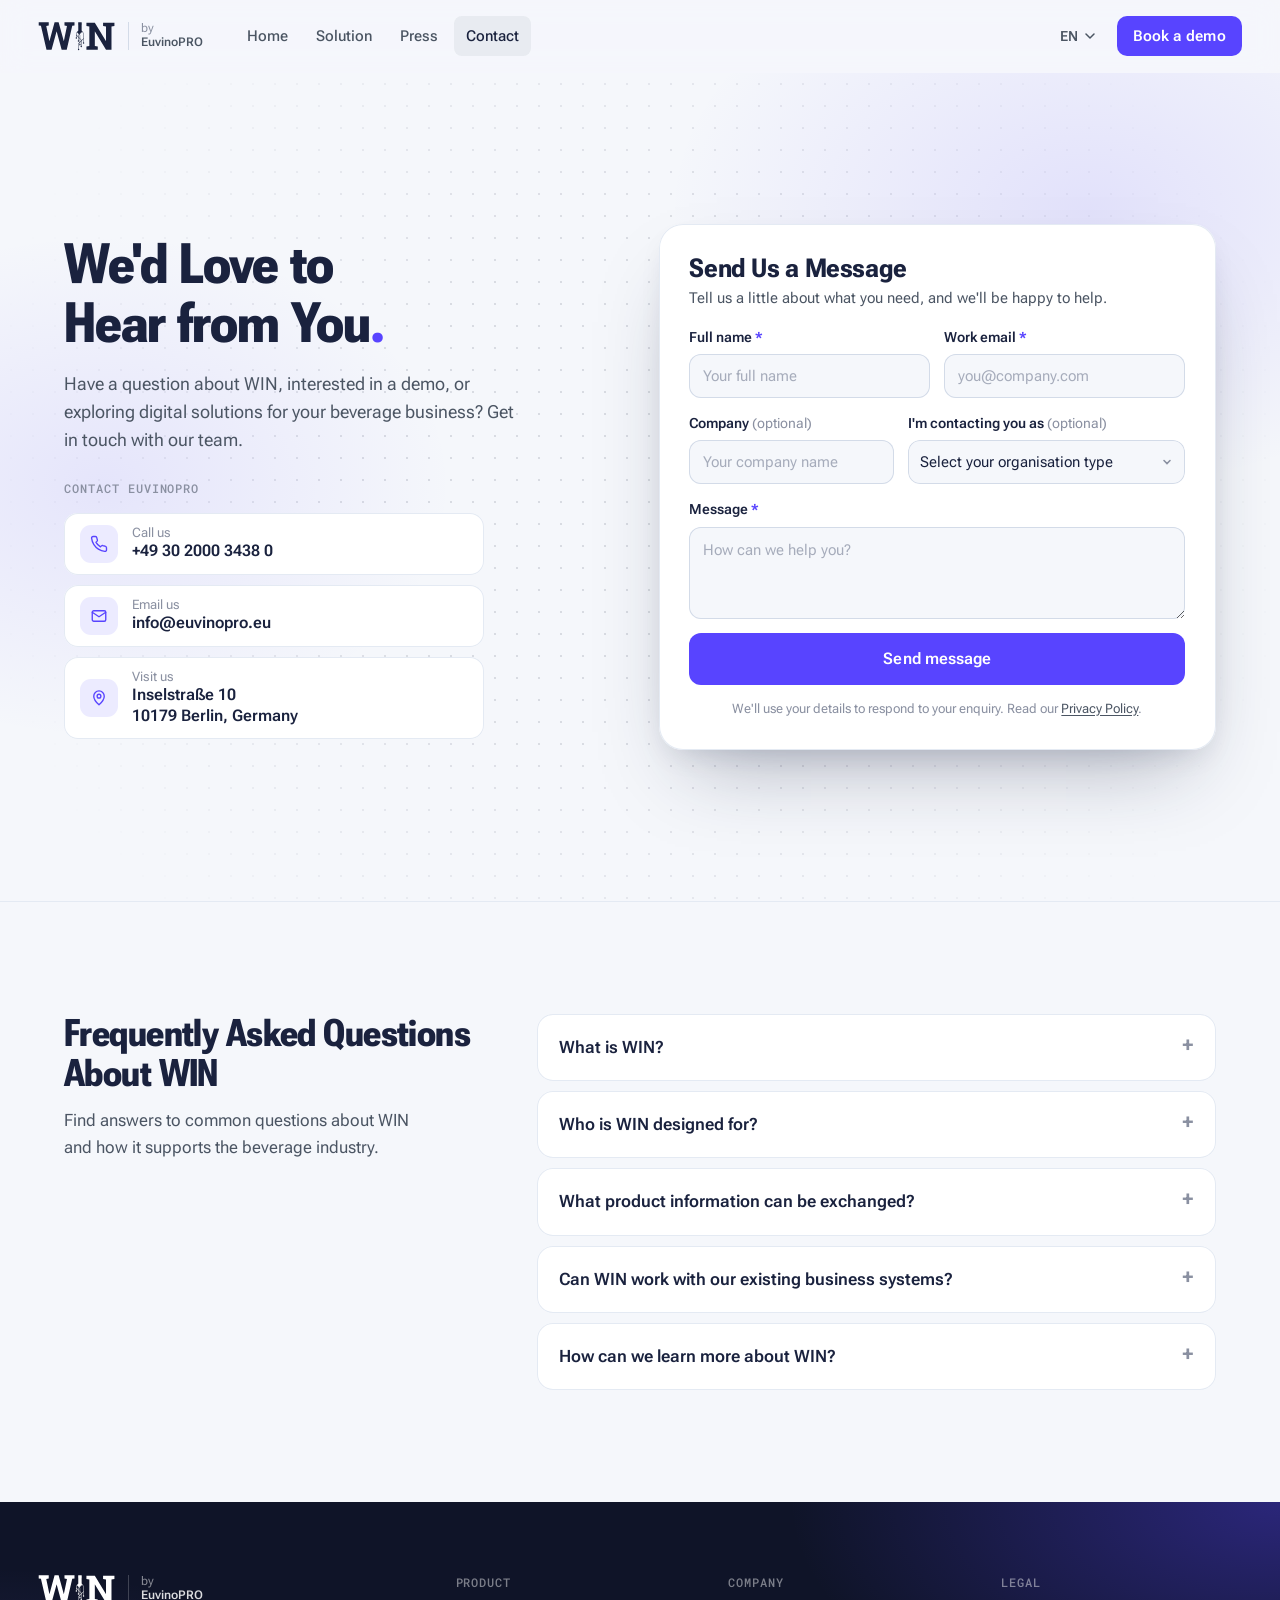
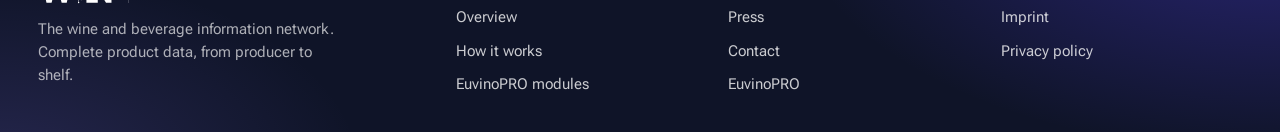
==== contact.html @ f9d50a59 "German version of the whole site: language menu with English/Deutsch, i18n engine, full German dicti" ====
<!doctype html>
<html lang="en">
<head>
  <meta charset="utf-8">
  <meta name="viewport" content="width=device-width, initial-scale=1">
  <title>Contact | WIN by EuvinoPRO</title>
  <meta name="description" content="Contact the EuvinoPRO team about WIN: questions, demos and digital solutions for beverage businesses.">
  <meta name="robots" content="noindex">
  <link rel="icon" href="assets/brand/favicon.svg" type="image/svg+xml">
  <link rel="preconnect" href="https://fonts.googleapis.com">
  <link rel="preconnect" href="https://fonts.gstatic.com" crossorigin>
  <link href="https://fonts.googleapis.com/css2?family=Roboto+Flex:opsz,wdth,wght@8..144,25..151,300..900&family=Roboto+Mono:wght@400;500&display=swap" rel="stylesheet">
  <link rel="stylesheet" href="css/styles.css">
<script src="js/lang-de.js"></script>
<script src="js/i18n.js"></script>
</head>
<body data-page="contact">
<script src="js/layout.js"></script>

<main>
  <section class="cx" aria-labelledby="cxTitle">
    <div class="hero-bg" aria-hidden="true"></div>
    <div class="container cx-grid">
      <div class="cx-intro">
        <h1 id="cxTitle">We'd Love to Hear from You<span class="dot">.</span></h1>
        <p class="cx-lead">Have a question about WIN, interested in a demo, or exploring digital solutions for your beverage business? Get in touch with our team.</p>

        <h2 class="cx-label">Contact EuvinoPRO</h2>
        <ul class="cx-cards">
          <li>
            <a class="cx-card" href="tel:+4930200034380">
              <span class="cx-ico" aria-hidden="true"><svg viewBox="0 0 24 24"><path d="M22 16.9v3a2 2 0 01-2.2 2 19.8 19.8 0 01-8.6-3.1 19.5 19.5 0 01-6-6A19.8 19.8 0 012.1 4.2 2 2 0 014.1 2h3a2 2 0 012 1.7c.1.9.4 1.8.7 2.7a2 2 0 01-.5 2.1L8 9.8a16 16 0 006 6l1.3-1.3a2 2 0 012.1-.4c.9.3 1.8.6 2.7.7a2 2 0 011.7 2z"/></svg></span>
              <span><small>Call us</small><b>+49 30 2000 3438 0</b></span>
            </a>
          </li>
          <li>
            <a class="cx-card" href="mailto:info@euvinopro.eu">
              <span class="cx-ico" aria-hidden="true"><svg viewBox="0 0 24 24"><rect x="3" y="5" width="18" height="14" rx="2"/><path d="M3 7l9 6 9-6"/></svg></span>
              <span><small>Email us</small><b>info@euvinopro.eu</b></span>
            </a>
          </li>
          <li>
            <div class="cx-card">
              <span class="cx-ico" aria-hidden="true"><svg viewBox="0 0 24 24"><path d="M12 21s-7-6.2-7-11.5A7 7 0 0112 2.5a7 7 0 017 7C19 14.8 12 21 12 21z"/><circle cx="12" cy="9.5" r="2.5"/></svg></span>
              <span><small>Visit us</small><b>Inselstraße 10<br>10179 Berlin, Germany</b></span>
            </div>
          </li>
        </ul>
      </div>

      <div class="cx-form-card">
        <form id="contactForm" novalidate>
          <div class="cx-form-head">
            <h2>Send Us a Message</h2>
            <p>Tell us a little about what you need, and we'll be happy to help.</p>
          </div>

          <div class="form-row">
            <div class="fld">
              <label for="f-name">Full name <span class="req" aria-hidden="true">*</span></label>
              <input id="f-name" name="name" type="text" autocomplete="name" required placeholder="Your full name" aria-describedby="e-name">
              <p class="fld-err" id="e-name" role="alert"></p>
            </div>
            <div class="fld">
              <label for="f-email">Work email <span class="req" aria-hidden="true">*</span></label>
              <input id="f-email" name="email" type="email" autocomplete="email" required placeholder="you@company.com" aria-describedby="e-email">
              <p class="fld-err" id="e-email" role="alert"></p>
            </div>
          </div>
          <div class="form-row form-row--org">
            <div class="fld">
              <label for="f-company">Company <span class="opt">(optional)</span></label>
              <input id="f-company" name="company" type="text" autocomplete="organization" placeholder="Your company name">
            </div>
            <div class="fld">
              <label for="f-type">I'm contacting you as <span class="opt">(optional)</span></label>
              <select id="f-type" name="type">
                <option value="">Select your organisation type</option>
                <option>Beverage producer</option>
                <option>Retailer or distributor</option>
                <option>Trade agency or importer</option>
                <option>Other</option>
              </select>
            </div>
          </div>
          <div class="fld">
            <label for="f-message">Message <span class="req" aria-hidden="true">*</span></label>
            <textarea id="f-message" name="message" rows="3" required placeholder="How can we help you?" aria-describedby="e-message"></textarea>
            <p class="fld-err" id="e-message" role="alert"></p>
          </div>

          <button class="btn btn-primary btn-block" type="submit">Send message</button>
          <p class="cx-privacy">We'll use your details to respond to your enquiry. Read our <a href="https://www.win.wine/datenschutzerklaerung/" target="_blank" rel="noopener">Privacy Policy</a>.</p>
        </form>

        <div class="cx-success" id="formSuccess" hidden tabindex="-1">
          <div class="success-ico" aria-hidden="true"><svg viewBox="0 0 24 24"><path d="M5 12.5l4.5 4.5L19 7.5"/></svg></div>
          <h2>Thanks, <span id="successName">your message is ready</span>.</h2>
          <p>This is a design prototype, so <strong>nothing has been sent</strong>. On the live site, your message would go to the EuvinoPRO team. To reach them now, email <a href="mailto:info@euvinopro.eu">info@euvinopro.eu</a>.</p>
          <button class="btn btn-secondary" type="button" id="resetForm">Write another message</button>
        </div>
      </div>
    </div>
  </section>

  <section class="cx-faq" aria-labelledby="faqTitle">
    <div class="container faq-grid">
      <div class="faq-head">
        <h2 id="faqTitle" class="h-sm">Frequently Asked Questions About WIN</h2>
        <p>Find answers to common questions about WIN and how it supports the beverage industry.</p>
      </div>
      <div class="faq">
        <details><summary>What is WIN?</summary><p>WIN is EuvinoPRO's beverage data management platform, helping businesses exchange structured product information digitally.</p></details>
        <details><summary>Who is WIN designed for?</summary><p>WIN supports beverage producers, retailers, distributors, and trade agencies.</p></details>
        <details><summary>What product information can be exchanged?</summary><p>Depending on the workflow, this can include product names, barcodes, packaging details, origin, and other product attributes.</p></details>
        <details><summary>Can WIN work with our existing business systems?</summary><p>WIN supports connections with existing business systems. Contact the team to discuss your organisation's requirements.</p></details>
        <details><summary>How can we learn more about WIN?</summary><p>Send us a message or use the Book a Demo option to discuss how WIN could support your business.</p></details>
      </div>
    </div>
  </section>
</main>

<script>WINi18n.start();</script>
<script>
(function () {
  var form = document.getElementById('contactForm');
  var success = document.getElementById('formSuccess');
  var el = function (n) { return form.elements.namedItem(n); };
  var rules = {
    name: function (v) { return v.trim() ? '' : 'Please enter your full name.'; },
    email: function (v) {
      if (!v.trim()) return 'Please enter your work email.';
      return /^[^\s@]+@[^\s@]+\.[^\s@]+$/.test(v.trim()) ? '' : 'Please enter a valid email address, like you@company.com.';
    },
    message: function (v) { return v.trim() ? '' : 'Please tell us how we can help.'; }
  };
  function check(name) {
    var input = el(name), msg = rules[name](input.value);
    var err = document.getElementById('e-' + name);
    err.textContent = msg;
    input.setAttribute('aria-invalid', msg ? 'true' : 'false');
    input.closest('.fld').classList.toggle('is-invalid', !!msg);
    return !msg;
  }
  Object.keys(rules).forEach(function (n) {
    el(n).addEventListener('blur', function () { if (el(n).value) check(n); });
    el(n).addEventListener('input', function () { if (el(n).closest('.fld').classList.contains('is-invalid')) check(n); });
  });
  form.addEventListener('submit', function (e) {
    e.preventDefault();
    var first = null;
    Object.keys(rules).forEach(function (n) { if (!check(n) && !first) first = el(n); });
    if (first) { first.focus(); return; }
    var name = el('name').value.trim().split(' ')[0];
    document.getElementById('successName').textContent = name || 'your message is ready';
    form.hidden = true; success.hidden = false; success.focus();
  });
  document.getElementById('resetForm').addEventListener('click', function () {
    form.reset();
    form.querySelectorAll('.is-invalid').forEach(function (f) { f.classList.remove('is-invalid'); });
    form.querySelectorAll('.fld-err').forEach(function (p) { p.textContent = ''; });
    success.hidden = true; form.hidden = false; el('name').focus();
  });
})();
</script>
</body>
</html>
---- css/styles.css ----
/* =========================================================
   WIN — concept redesign
   Brand: EuvinoPRO language (navy / violet) + WIN orange
   ========================================================= */

:root {
  /* Brand */
  --navy: #1a223e;
  --navy-900: #0f1428;
  --navy-800: #161d36;
  --navy-700: #232c4d;
  --violet: #5844ff;
  --violet-600: #4733f0;
  --violet-100: #ecebff;
  --orange: #e57f09; /* warnings only */
  --accent: var(--violet);
  --accent-light: #a99dff;
  --accent-soft: #f4f2ff;
  --orange-100: var(--accent-soft);
  --teal: #048ba8;
  --teal-100: #e1f3f7;
  --red: #d9483b;

  /* Neutrals */
  --bg: #f5f7fb;
  --surface: #ffffff;
  --line: #e4eaf3;
  --line-strong: #d3dbe8;
  --ink: var(--navy);
  --ink-2: #4b5563;
  --ink-3: #8a90a1;

  /* Type */
  --font: "Roboto Flex", Roboto, system-ui, sans-serif;
  --mono: "Roboto Mono", ui-monospace, monospace;

  /* Layout */
  --max: 1200px;
  --gutter: 24px;
  --radius: 14px;
  --radius-lg: 22px;

  --shadow-sm: 0 1px 2px rgba(26, 34, 62, .06), 0 1px 1px rgba(26, 34, 62, .04);
  --shadow-md: 0 10px 30px -12px rgba(26, 34, 62, .18), 0 2px 6px rgba(26, 34, 62, .05);
  --shadow-lg: 0 40px 80px -30px rgba(26, 34, 62, .35), 0 12px 30px -12px rgba(26, 34, 62, .15);

  --ease: cubic-bezier(.2, .7, .2, 1);
}

*, *::before, *::after { box-sizing: border-box; }
html { scroll-behavior: smooth; scroll-padding-top: 88px; -webkit-text-size-adjust: 100%; }
body {
  margin: 0;
  font-family: var(--font);
  font-size: 17px;
  line-height: 1.6;
  color: var(--ink);
  background: var(--bg);
  -webkit-font-smoothing: antialiased;
  overflow-x: hidden;
}
img, svg { display: block; max-width: 100%; }
a { color: inherit; text-decoration: none; }
button { font: inherit; color: inherit; cursor: pointer; border: 0; background: none; padding: 0; }
:focus-visible { outline: 2px solid var(--violet); outline-offset: 3px; border-radius: 6px; }

.container { width: 100%; max-width: var(--max); margin: 0 auto; padding: 0 var(--gutter); }
.sr-only { position: absolute; width: 1px; height: 1px; overflow: hidden; clip: rect(0 0 0 0); white-space: nowrap; }

/* ---------- Type ---------- */
.display, h1, h2, h3 {
  font-variation-settings: "wdth" 78, "opsz" 72;
  font-weight: 700;
  letter-spacing: -0.015em;
  line-height: 1.04;
  margin: 0;
}
h1 { font-size: clamp(44px, 6.4vw, 84px); }
h2 { font-size: clamp(34px, 4.4vw, 56px); }
h3 { font-size: 24px; line-height: 1.15; font-variation-settings: "wdth" 85, "opsz" 32; }
.dot { color: var(--accent); }
p { margin: 0; }
.lead { font-size: clamp(18px, 1.6vw, 21px); color: var(--ink-2); line-height: 1.55; max-width: 60ch; }
.eyebrow {
  display: inline-flex; align-items: center; gap: 10px;
  font-family: var(--mono); font-size: 12.5px; font-weight: 500;
  letter-spacing: .08em; text-transform: uppercase; color: var(--ink-2);
}
.eyebrow::before { content: ""; width: 18px; height: 2px; background: var(--accent); border-radius: 2px; }
.mono { font-family: var(--mono); }

.section { padding: clamp(80px, 11vw, 140px) 0; position: relative; }
.section-head { display: grid; gap: 18px; max-width: 760px; margin-bottom: clamp(40px, 6vw, 64px); }
.section-head.center { margin-inline: auto; text-align: center; justify-items: center; }

/* ---------- Buttons (text-only by default) ---------- */
.btn {
  display: inline-flex; align-items: center; justify-content: center;
  height: 48px; padding: 0 22px; border-radius: 12px;
  font-weight: 600; font-size: 16px; letter-spacing: .005em;
  transition: transform .2s var(--ease), background .2s, box-shadow .2s, color .2s;
  white-space: nowrap;
}
.btn:active { transform: translateY(1px); }
.btn-primary { background: var(--violet); color: #fff; }
.btn-primary:hover { background: var(--violet-600); }
.btn-primary:focus-visible { outline: none; box-shadow: 0 0 0 3px #fff, 0 0 0 5px var(--violet); }
.btn-secondary { background: var(--surface); color: var(--ink); box-shadow: inset 0 0 0 1px var(--line-strong); }
.btn-secondary:hover { box-shadow: inset 0 0 0 1px var(--ink-3); }
.btn-ghost-light { color: #fff; box-shadow: inset 0 0 0 1px rgba(255,255,255,.28); }
.btn-ghost-light:hover { box-shadow: inset 0 0 0 1px rgba(255,255,255,.6); }
.btn-sm { height: 40px; padding: 0 16px; font-size: 15px; border-radius: 10px; }

.text-link { color: var(--violet); font-weight: 600; display: inline-flex; gap: 6px; align-items: center; }
.text-link::after { content: "→"; transition: transform .2s var(--ease); }
.text-link:hover::after { transform: translateX(3px); }

/* ---------- Concept strip ---------- */
.concept-strip {
  background: var(--navy-900); color: rgba(255,255,255,.72);
  font-size: 13px; text-align: center; padding: 8px var(--gutter);
}
.concept-strip strong { color: #fff; font-weight: 600; }

/* ---------- Nav ---------- */
.nav {
  position: sticky; top: 0; z-index: 50;
  background: rgba(245, 247, 251, .78);
  backdrop-filter: saturate(1.6) blur(14px);
  -webkit-backdrop-filter: saturate(1.6) blur(14px);
  border-bottom: 1px solid transparent;
  transition: border-color .3s, background .3s;
}
.nav.is-scrolled { border-bottom-color: var(--line); background: rgba(255, 255, 255, .85); }
.nav-inner { height: 72px; display: flex; align-items: center; gap: 32px; width: 100%; padding: 0 clamp(20px, 3vw, 48px); }
.brand { display: flex; align-items: center; gap: 12px; flex-shrink: 0; }
.win-logo { height: 30px; width: auto; }
.win-logo__type { fill: var(--navy); }
.win-logo__vine { fill: var(--navy); }
.brand-by { font-size: 12px; color: var(--ink-3); line-height: 1.15; padding-left: 12px; border-left: 1px solid var(--line-strong); }
.brand-by b { display: block; color: var(--ink-2); font-weight: 600; }

.nav-links { display: flex; gap: 4px; margin-right: auto; }
.nav-links a {
  font-size: 15px; font-weight: 500; color: var(--ink-2);
  padding: 8px 12px; border-radius: 8px; transition: color .2s, background .2s;
}
.nav-links a:hover { color: var(--ink); background: rgba(26,34,62,.05); }
.nav-actions { display: flex; align-items: center; gap: 14px; }
.nav-login { font-size: 15px; font-weight: 500; color: var(--ink-2); }
.nav-login:hover { color: var(--ink); }

.lang-toggle {
  display: inline-flex; padding: 3px; border-radius: 10px;
  background: rgba(26,34,62,.06); position: relative;
}
.lang-toggle button {
  font-family: var(--mono); font-size: 12px; font-weight: 500; letter-spacing: .06em;
  width: 38px; height: 28px; border-radius: 7px; color: var(--ink-3);
  position: relative; z-index: 1; transition: color .2s;
}
.lang-toggle button[aria-pressed="true"] { color: var(--ink); }
.lang-toggle .lang-thumb {
  position: absolute; top: 3px; left: 3px; width: 38px; height: 28px; border-radius: 7px;
  background: var(--surface); box-shadow: var(--shadow-sm); transition: transform .25s var(--ease);
}
.lang-toggle[data-lang="de"] .lang-thumb { transform: translateX(38px); }

.nav-burger { display: none; width: 40px; height: 40px; border-radius: 10px; align-items: center; justify-content: center; }
.nav-burger span, .nav-burger span::before, .nav-burger span::after {
  display: block; width: 18px; height: 2px; background: var(--ink); border-radius: 2px; position: relative; transition: transform .25s var(--ease), opacity .2s;
}
.nav-burger span::before, .nav-burger span::after { content: ""; position: absolute; left: 0; }
.nav-burger span::before { top: -6px; }
.nav-burger span::after { top: 6px; }
.nav.is-open .nav-burger span { background: transparent; }
.nav.is-open .nav-burger span::before { transform: translateY(6px) rotate(45deg); }
.nav.is-open .nav-burger span::after { transform: translateY(-6px) rotate(-45deg); }

.mobile-menu { display: none; }

.lang-notice {
  position: fixed; left: 50%; bottom: 24px; z-index: 80;
  transform: translate(-50%, 20px); opacity: 0; pointer-events: none;
  background: var(--navy); color: #fff; font-size: 14px;
  padding: 12px 18px; border-radius: 12px; box-shadow: var(--shadow-lg);
  transition: opacity .3s, transform .3s var(--ease); max-width: calc(100% - 32px); text-align: center;
}
.lang-notice.is-visible { opacity: 1; transform: translate(-50%, 0); }

/* ---------- Hero ---------- */
.hero { position: relative; padding: clamp(56px, 8vw, 96px) 0 0; overflow: hidden; }
.hero-bg {
  position: absolute; inset: 0; pointer-events: none; z-index: 0;
  background:
    radial-gradient(600px 400px at 85% 138px, rgba(88, 68, 255, .12), transparent 70%),
    radial-gradient(500px 360px at 8% 413px, rgba(88,68,255, .10), transparent 70%);
}
.hero-bg::after {
  content: ""; position: absolute; inset: 0;
  background-image: radial-gradient(rgba(26,34,62,.13) 1px, transparent 1px);
  background-size: 22px 22px;
  mask-image: radial-gradient(ellipse 70% 826px at 50% 413px, #000 30%, transparent 75%);
  -webkit-mask-image: radial-gradient(ellipse 70% 826px at 50% 413px, #000 30%, transparent 75%);
}
.hero-copy { position: relative; z-index: 1; display: grid; justify-items: center; text-align: center; gap: 26px; }
.hero-pill {
  display: inline-flex; align-items: center; gap: 10px;
  padding: 6px 14px 6px 6px; border-radius: 999px;
  background: var(--surface); box-shadow: var(--shadow-sm), inset 0 0 0 1px var(--line);
  font-size: 14px; color: var(--ink-2);
}
.hero-pill b {
  font-family: var(--mono); font-size: 11px; letter-spacing: .06em; text-transform: uppercase;
  background: var(--violet-100); color: var(--violet); padding: 4px 9px; border-radius: 999px; font-weight: 500;
}
.hero h1 { max-width: 17ch; font-size: clamp(40px, 5.2vw, 72px); }
.hero h1 .accent {
  background: linear-gradient(100deg, #4733f0 5%, var(--violet) 45%, #9a7cff 95%);
  -webkit-background-clip: text; background-clip: text; color: transparent;
}
.hero .lead { margin: 0 auto; text-align: center; }
.hero-ctas { display: flex; gap: 12px; flex-wrap: wrap; justify-content: center; }

/* ---------- Product mockup ---------- */
.hero-stage { position: relative; z-index: 1; margin-top: clamp(40px, 6vw, 72px); padding-bottom: clamp(56px, 7vw, 96px); }
.stage-glow {
  position: absolute; left: 50%; top: 12%; width: 80%; height: 70%; transform: translateX(-50%);
  background: radial-gradient(closest-side, rgba(88,68,255,.25), transparent); filter: blur(40px); z-index: -1;
}
/* Container-scroll tilt (after aceternity / manuarora700 container-scroll-animation) */
.device-scene { perspective: 1200px; max-width: 1120px; margin: 0 auto; }
.device {
  --rx: 20deg; --sc: 1.05;
  transform: rotateX(var(--rx)) scale(var(--sc)); transform-origin: center top;
  padding: 12px; border-radius: 30px; background: var(--navy-800);
  border: 4px solid #2c3660;
  box-shadow: 0 9px 20px rgba(15,20,40,.29), 0 37px 37px rgba(15,20,40,.26), 0 84px 50px rgba(15,20,40,.15), 0 149px 60px rgba(15,20,40,.04);
  will-change: transform;
}
.device .browser { border-radius: 18px; box-shadow: none; max-width: none; }
.browser {
  background: var(--surface); border-radius: 16px 16px 0 0;
  box-shadow: var(--shadow-lg), 0 0 0 1px rgba(26,34,62,.08);
  overflow: hidden; max-width: 1080px; margin: 0 auto;
}
.browser-bar {
  height: 44px; display: flex; align-items: center; gap: 14px; padding: 0 16px;
  background: #f0f3f8; border-bottom: 1px solid var(--line);
}
.browser-dots { display: flex; gap: 7px; }
.browser-dots i { width: 11px; height: 11px; border-radius: 50%; background: #d6dce7; }
.browser-url {
  flex: 1; max-width: 420px; margin: 0 auto; height: 28px; border-radius: 8px; background: var(--surface);
  display: flex; align-items: center; justify-content: center; gap: 8px;
  font-family: var(--mono); font-size: 12px; color: var(--ink-3); box-shadow: inset 0 0 0 1px var(--line);
}
.browser-url::before {
  content: ""; width: 10px; height: 10px;
  background: url("data:image/svg+xml,%3Csvg xmlns='http://www.w3.org/2000/svg' viewBox='0 0 12 12'%3E%3Crect x='2' y='5' width='8' height='6' rx='1.5' fill='%238a90a1'/%3E%3Cpath d='M4 5V3.6a2 2 0 014 0V5' fill='none' stroke='%238a90a1' stroke-width='1.3'/%3E%3C/svg%3E") center/contain no-repeat;
}
.browser-spacer { width: 47px; }

.app { display: grid; grid-template-columns: 210px 1fr; min-height: 520px; text-align: left; }
.app-side { background: #fafbfd; border-right: 1px solid var(--line); padding: 18px 14px; display: flex; flex-direction: column; gap: 4px; }
.app-side .win-logo { height: 22px; margin: 2px 8px 18px; }
.app-side-label { font-family: var(--mono); font-size: 10.5px; letter-spacing: .08em; text-transform: uppercase; color: var(--ink-3); padding: 12px 10px 6px; }
.app-nav-item {
  display: flex; align-items: center; gap: 10px; padding: 8px 10px; border-radius: 8px;
  font-size: 13.5px; color: var(--ink-2); font-weight: 500;
}
.app-nav-item svg { width: 16px; height: 16px; stroke: currentColor; fill: none; stroke-width: 1.6; flex-shrink: 0; }
.app-nav-item.is-active { background: var(--violet-100); color: var(--violet); }
.app-nav-item .count { margin-left: auto; font-family: var(--mono); font-size: 11px; background: var(--accent); color: #fff; border-radius: 999px; padding: 1px 7px; }
.app-side-foot { margin-top: auto; display: flex; align-items: center; gap: 10px; padding: 10px; border-top: 1px solid var(--line); }
.avatar { width: 28px; height: 28px; border-radius: 50%; background: linear-gradient(135deg, var(--navy), var(--violet)); color: #fff; font-size: 11px; font-weight: 700; display: grid; place-items: center; }
.app-side-foot div { font-size: 12px; line-height: 1.3; color: var(--ink-2); }
.app-side-foot b { display: block; color: var(--ink); font-weight: 600; }

.app-main { padding: 22px 26px; min-width: 0; }
.app-head { display: flex; align-items: center; justify-content: space-between; gap: 16px; margin-bottom: 18px; }
.app-crumb { font-family: var(--mono); font-size: 11px; color: var(--ink-3); letter-spacing: .04em; }
.app-title { font-size: 22px; font-weight: 700; font-variation-settings: "wdth" 85; margin-top: 2px; }
.app-btn { height: 34px; padding: 0 14px; border-radius: 9px; background: var(--violet); color: #fff; font-size: 13px; font-weight: 600; display: inline-flex; align-items: center; }

.kpis { display: grid; grid-template-columns: repeat(5, 1fr); gap: 10px; margin-bottom: 18px; }
.kpi { border: 1px solid var(--line); border-radius: 12px; padding: 12px 14px; background: var(--surface); }
.kpi span { font-size: 11.5px; color: var(--ink-3); display: flex; align-items: center; gap: 6px; }
.kpi span::before { content: ""; width: 7px; height: 7px; border-radius: 50%; background: var(--c, var(--ink-3)); }
.kpi b { display: block; font-size: 22px; font-weight: 700; font-variation-settings: "wdth" 85; margin-top: 2px; }

.app-tools { display: flex; gap: 10px; margin-bottom: 12px; }
.app-search {
  flex: 1; height: 34px; border-radius: 9px; border: 1px solid var(--line); font-size: 12.5px; color: var(--ink-3);
  display: flex; align-items: center; padding: 0 12px; gap: 8px;
}
.app-search svg { width: 14px; height: 14px; stroke: var(--ink-3); fill: none; stroke-width: 1.8; }
.app-filter { height: 34px; border-radius: 9px; border: 1px solid var(--line); font-size: 12.5px; color: var(--ink-2); padding: 0 12px; display: flex; align-items: center; }

.table { width: 100%; border-collapse: collapse; font-size: 13px; }
.table th {
  text-align: left; font-weight: 500; font-size: 11px; color: var(--ink-3); letter-spacing: .04em; text-transform: uppercase;
  padding: 8px 10px; border-bottom: 1px solid var(--line); white-space: nowrap;
}
.table td { padding: 10px; border-bottom: 1px solid #eef2f8; white-space: nowrap; color: var(--ink-2); }
.table td:first-child { color: var(--ink); font-weight: 600; }
.table tr { transition: background .3s; }
.table tr.is-flash { background: #fff8ee; }
.id { font-family: var(--mono); font-size: 11.5px; color: var(--ink-3); }
.flag { display: inline-block; font-family: var(--mono); font-size: 10.5px; padding: 1px 6px; border-radius: 5px; background: #f0f3f8; color: var(--ink-2); }
.status { display: inline-flex; align-items: center; gap: 6px; font-size: 12px; font-weight: 500; padding: 3px 9px; border-radius: 999px; }
.status::before { content: ""; width: 6px; height: 6px; border-radius: 50%; background: currentColor; }
.status.complete { background: var(--teal-100); color: var(--teal); }
.status.progress { background: var(--violet-100); color: #b56300; }
.status.invited { background: var(--violet-100); color: var(--violet); }
.bar { width: 90px; height: 6px; border-radius: 6px; background: #eef2f8; overflow: hidden; }
.bar i { display: block; height: 100%; border-radius: 6px; background: var(--teal); width: var(--w); }
.bar.warn i { background: var(--warn, #e5a03a); }

/* Floating event cards */
.float {
  position: absolute; z-index: 3; background: var(--surface); border-radius: 14px;
  box-shadow: var(--shadow-lg), 0 0 0 1px rgba(26,34,62,.06);
  padding: 12px 14px; display: flex; gap: 12px; align-items: center; width: 320px; text-align: left;
  opacity: 0; transform: translateY(14px) scale(.97);
  transition: opacity .6s var(--ease), transform .6s var(--ease);
}
.float.is-on { opacity: 1; transform: none; }
.float-icon { width: 36px; height: 36px; border-radius: 10px; display: grid; place-items: center; flex-shrink: 0; }
.float-icon svg { width: 18px; height: 18px; fill: none; stroke-width: 2; stroke-linecap: round; stroke-linejoin: round; }
.float-icon.violet { background: var(--violet-100); } .float-icon.violet svg { stroke: var(--violet); }
.float-icon.orange { background: var(--violet-100); } .float-icon.orange svg { stroke: var(--accent); }
.float-icon.teal { background: var(--teal-100); } .float-icon.teal svg { stroke: var(--teal); }
.float small { display: block; font-family: var(--mono); font-size: 10.5px; letter-spacing: .06em; text-transform: uppercase; color: var(--ink-3); }
.float b { display: block; font-size: 14px; line-height: 1.3; font-weight: 600; }
.float em { font-style: normal; color: var(--ink-2); font-weight: 400; }
.float-1 { top: 70px; right: max(-30px, calc(50% - 600px)); }
.float-2 { top: 250px; left: max(-30px, calc(50% - 610px)); }
.float-3 { top: 400px; right: max(-10px, calc(50% - 590px)); }

/* ---------- Logos ---------- */
.logos { padding: 56px 0 24px; border-bottom: 1px solid var(--line); background: var(--surface); position: relative; z-index: 2; }
.logos p { text-align: center; font-size: 14px; color: var(--ink-3); margin-bottom: 28px; }
.marquee { overflow: hidden; mask-image: linear-gradient(90deg, transparent, #000 10%, #000 90%, transparent); -webkit-mask-image: linear-gradient(90deg, transparent, #000 10%, #000 90%, transparent); }
.marquee-track { display: flex; width: max-content; }

/* ---------- Before / After ---------- */

 

/* ---------- Pillars / bento ---------- */
.bento { display: grid; grid-template-columns: repeat(6, 1fr); gap: 20px; }
.tile {
  background: var(--surface); border-radius: var(--radius-lg); padding: 32px;
  box-shadow: var(--shadow-sm), inset 0 0 0 1px var(--line);
  display: flex; flex-direction: column; gap: 14px; overflow: hidden; position: relative;
}
.tile-wide { grid-column: span 3; }
.tile-third { grid-column: span 2; }
.tile-tag { font-family: var(--mono); font-size: 12px; letter-spacing: .08em; text-transform: uppercase; color: var(--accent); font-weight: 500; }
.tile h3 { font-size: 28px; }
.tile > p { color: var(--ink-2); font-size: 16px; }
.tile-visual { margin-top: auto; padding-top: 12px; }

/* Field config visual */
.fields { display: grid; gap: 8px; }
.field { display: flex; align-items: center; justify-content: space-between; gap: 10px; padding: 10px 14px; border-radius: 10px; background: #f7f9fc; box-shadow: inset 0 0 0 1px var(--line); font-size: 14px; }
.field span:first-child { display: flex; gap: 10px; align-items: center; }
.field .mono { font-size: 11px; color: var(--ink-3); }
.seg { display: inline-flex; padding: 2px; border-radius: 8px; background: #e9edf4; font-size: 11.5px; font-weight: 600; }
.seg i { font-style: normal; padding: 3px 9px; border-radius: 6px; color: var(--ink-3); }
.seg i.on { background: var(--surface); color: var(--ink); box-shadow: var(--shadow-sm); }
.seg i.on.req { color: var(--violet); }

/* Validation visual */
.checks { display: grid; gap: 8px; }
.check { display: flex; align-items: center; gap: 12px; font-size: 14px; padding: 9px 12px; border-radius: 10px; background: #f7f9fc; box-shadow: inset 0 0 0 1px var(--line); }
.check .mono { margin-left: auto; font-size: 11.5px; color: var(--ink-3); }
.tick { width: 20px; height: 20px; border-radius: 50%; display: grid; place-items: center; flex-shrink: 0; background: var(--teal-100); }
.tick svg { width: 12px; height: 12px; stroke: var(--teal); fill: none; stroke-width: 2.4; stroke-linecap: round; stroke-linejoin: round; }
.tick.err { background: #fbe6e3; } .tick.err svg { stroke: var(--red); }
.check.is-err { box-shadow: inset 0 0 0 1px #f3c9c3; background: #fff8f7; }
.check.is-err .mono { color: var(--red); }

/* Speed visual */
.pipe { display: flex; align-items: center; gap: 10px; }
.pipe-node { flex: 1; text-align: center; padding: 14px 8px; border-radius: 12px; background: #f7f9fc; box-shadow: inset 0 0 0 1px var(--line); font-size: 13px; font-weight: 600; }
.pipe-node small { display: block; font-family: var(--mono); font-weight: 400; font-size: 10.5px; color: var(--ink-3); margin-top: 2px; }
.pipe-node.hub { background: var(--navy); color: #fff; box-shadow: none; }
.pipe-node.hub small { color: rgba(255,255,255,.6); }
.pipe-line { width: 34px; height: 2px; background: repeating-linear-gradient(90deg, var(--line-strong) 0 4px, transparent 4px 8px); position: relative; overflow: visible; flex-shrink: 0; }
.pipe-line::after { content: ""; position: absolute; top: -3px; left: 0; width: 8px; height: 8px; border-radius: 50%; background: var(--accent); animation: packet 1.8s var(--ease) infinite; }
.pipe-line:nth-of-type(4)::after { animation-delay: .9s; }

.stat-pair { grid-column: span 3; display: grid; grid-template-columns: 1fr 1fr; gap: 20px; }
.stat-tile { justify-content: space-between; }
.stat-num { font-size: clamp(48px, 5vw, 64px); font-weight: 800; font-variation-settings: "wdth" 70, "opsz" 72; line-height: 1; letter-spacing: -.02em; }
.stat-num .unit { color: var(--accent); }
.stat-tile p { color: var(--ink-2); font-size: 15px; }

/* ---------- How it works ---------- */

.diagram-card {
  background: var(--bg); border-radius: var(--radius-lg); box-shadow: inset 0 0 0 1px var(--line);
  padding: 20px; position: sticky; top: 100px;
}
.diagram { width: 100%; height: auto; overflow: visible; }
.diagram .lane { fill: none; stroke: var(--line-strong); stroke-width: 2; stroke-dasharray: 5 6; transition: stroke .4s; }
.diagram .lane.is-active { stroke: var(--violet); stroke-dasharray: none; }
.diagram .node-box { fill: var(--surface); stroke: var(--line-strong); stroke-width: 1.5; transition: stroke .4s, fill .4s; }
.diagram .node.is-active .node-box { stroke: var(--violet); stroke-width: 2; }
.diagram .node-label { font: 600 15px var(--font); fill: var(--ink); font-variation-settings: "wdth" 85; }
.diagram .node-sub { font: 400 11px var(--mono); fill: var(--ink-3); letter-spacing: .04em; }
.diagram .node-ico { fill: none; stroke: var(--ink-2); stroke-width: 1.6; stroke-linecap: round; stroke-linejoin: round; transition: stroke .4s; }
.diagram .node.is-active .node-ico { stroke: var(--violet); }
.diagram .hub-ring { fill: none; stroke: var(--accent); stroke-width: 2; stroke-dasharray: 6 7; transform-origin: center; transform-box: fill-box; animation: spin 24s linear infinite; }
.diagram .hub-core { fill: var(--navy); }
.diagram .hub.is-active .hub-core { fill: var(--navy-700); }
.diagram .agency { transition: opacity .5s var(--ease); }
.diagram[data-mode="direct"] .agency { opacity: 0; pointer-events: none; }

.diagram .packet { fill: var(--accent); filter: drop-shadow(0 0 6px rgba(88,68,255,.7)); opacity: 0; }
.diagram .packet.is-data { fill: var(--teal); filter: drop-shadow(0 0 6px rgba(4,139,168,.6)); }
.diagram .bubble rect { fill: var(--navy); }
.diagram .bubble text { font: 500 12px var(--font); fill: #fff; }
.diagram .bubble { opacity: 0; transition: opacity .35s; }
.diagram .bubble.is-on { opacity: 1; }
@keyframes spin { to { transform: rotate(360deg); } }
.diagram-caption { display: flex; justify-content: space-between; align-items: center; gap: 16px; padding: 14px 6px 2px; font-size: 13px; color: var(--ink-3); }
.diagram-caption .legend { display: flex; gap: 16px; }
.diagram-caption .legend span { display: inline-flex; align-items: center; gap: 6px; }
.diagram-caption .legend i { width: 9px; height: 9px; border-radius: 50%; }
.play-btn { font-size: 13px; font-weight: 600; color: var(--violet); }

.steps { list-style: none; margin: 0; padding: 0; display: grid; gap: 4px; counter-reset: s; }
.step {
  display: grid; grid-template-columns: 36px 1fr; gap: 16px; padding: 16px; border-radius: 14px;
  cursor: pointer; transition: background .25s; position: relative;
}
.step:hover { background: #f7f9fc; }
.step-num {
  width: 36px; height: 36px; border-radius: 10px; display: grid; place-items: center;
  font-family: var(--mono); font-size: 13px; font-weight: 500; color: var(--ink-3);
  background: #f0f3f8; transition: background .25s, color .25s;
}
.step h4 { margin: 6px 0 2px; font-size: 17px; font-weight: 600; line-height: 1.3; }
.step p { font-size: 15px; color: var(--ink-2); line-height: 1.5; max-height: 0; overflow: hidden; opacity: 0; transition: max-height .4s var(--ease), opacity .3s; }
.step .who { font-family: var(--mono); font-size: 11px; letter-spacing: .06em; text-transform: uppercase; color: var(--ink-3); }
.step.is-active { background: #f7f6ff; }
.step.is-active .step-num { background: var(--violet); color: #fff; }
.step.is-active p { max-height: 120px; opacity: 1; margin-top: 4px; }
.step-progress { position: absolute; left: 16px; right: 16px; bottom: 6px; height: 2px; border-radius: 2px; background: transparent; overflow: hidden; }
.step.is-active .step-progress i { display: block; height: 100%; background: var(--violet); opacity: .35; animation: grow var(--dur, 3.2s) linear forwards; }
.is-paused .step.is-active .step-progress i { animation-play-state: paused; }
@keyframes grow { from { width: 0; } to { width: 100%; } }

/* ---------- Solutions ---------- */
.roles-tabs { display: flex; gap: 8px; flex-wrap: wrap; margin-bottom: 28px; }
.role-tab {
  padding: 12px 18px; border-radius: 12px; font-weight: 600; font-size: 15px; color: var(--ink-2);
  background: var(--surface); box-shadow: inset 0 0 0 1px var(--line); transition: all .2s;
}
.role-tab[aria-selected="true"] { background: var(--navy); color: #fff; box-shadow: none; }
.role-panel { display: none; grid-template-columns: 1fr 1fr; gap: 20px; }
.role-panel.is-active { display: grid; animation: fadeUp .5s var(--ease); }
.role-copy { background: var(--surface); border-radius: var(--radius-lg); padding: 40px; box-shadow: inset 0 0 0 1px var(--line); display: flex; flex-direction: column; gap: 18px; }
.role-copy h3 { font-size: 32px; }
.role-copy > p { color: var(--ink-2); }
.role-list { list-style: none; margin: 0; padding: 0; display: grid; gap: 14px; }
.role-list li { display: grid; grid-template-columns: 28px 1fr; gap: 12px; font-size: 16px; color: var(--ink-2); line-height: 1.5; }
.role-list li b { color: var(--ink); font-weight: 600; display: block; }
.role-list li::before {
  content: ""; width: 28px; height: 28px; border-radius: 8px; background: var(--violet-100) url("data:image/svg+xml,%3Csvg xmlns='http://www.w3.org/2000/svg' viewBox='0 0 14 14'%3E%3Cpath d='M3.2 7.3l2.5 2.5 5.1-5.3' fill='none' stroke='%235844ff' stroke-width='1.9' stroke-linecap='round' stroke-linejoin='round'/%3E%3C/svg%3E") center/14px no-repeat;
}
.role-copy .text-link { margin-top: auto; }
.role-visual {
  border-radius: var(--radius-lg); padding: 32px; position: relative; overflow: hidden;
  background: linear-gradient(160deg, #1f2850, var(--navy-900)); color: #fff; display: flex; flex-direction: column; justify-content: center; gap: 12px; min-height: 420px;
}
.role-visual::before {
  content: ""; position: absolute; inset: 0;
  background-image: radial-gradient(rgba(255,255,255,.08) 1px, transparent 1px); background-size: 20px 20px;
}
.role-visual > * { position: relative; }
.rv-card { background: rgba(255,255,255,.06); border: 1px solid rgba(255,255,255,.1); border-radius: 14px; padding: 14px 16px; display: flex; align-items: center; gap: 14px; backdrop-filter: blur(6px); }
.rv-card .rv-ico { width: 36px; height: 36px; border-radius: 10px; display: grid; place-items: center; background: rgba(88,68,255,.18); flex-shrink: 0; }
.rv-card .rv-ico svg { width: 18px; height: 18px; stroke: var(--accent-light); fill: none; stroke-width: 1.8; stroke-linecap: round; stroke-linejoin: round; }
.rv-card b { display: block; font-size: 15px; font-weight: 600; }
.rv-card small { font-size: 13px; color: rgba(255,255,255,.6); }
.rv-card .rv-right { margin-left: auto; font-family: var(--mono); font-size: 12px; color: rgba(255,255,255,.7); }
.rv-card .pill-ok { margin-left: auto; font-size: 12px; font-weight: 600; padding: 4px 10px; border-radius: 999px; background: rgba(4,139,168,.25); color: #7fd6e8; }
.rv-card .pill-off { margin-left: auto; font-size: 12px; font-weight: 600; padding: 4px 10px; border-radius: 999px; background: rgba(255,255,255,.08); color: rgba(255,255,255,.55); }
.rv-title { font-family: var(--mono); font-size: 11.5px; letter-spacing: .08em; text-transform: uppercase; color: rgba(255,255,255,.55); margin-bottom: 4px; }
.rv-big { font-size: 64px; font-weight: 800; font-variation-settings: "wdth" 70; line-height: 1; }
.rv-big span { color: var(--accent); }

/* ---------- Trust (dark) ---------- */
.trust { background: var(--navy-900); color: #fff; overflow: hidden; }
.trust::before {
  content: ""; position: absolute; inset: 0; pointer-events: none;
  background:
    radial-gradient(700px 400px at 90% 0%, rgba(88,68,255,.22), transparent 70%),
    radial-gradient(500px 300px at 0% 100%, rgba(88,68,255,.12), transparent 70%);
}
.trust .container { position: relative; }
.trust .eyebrow { color: rgba(255,255,255,.65); }
.trust .lead { color: rgba(255,255,255,.7); }
.trust-grid { display: grid; grid-template-columns: repeat(4, 1fr); gap: 16px; }
.trust-card {
  border-radius: var(--radius-lg); padding: 28px; background: rgba(255,255,255,.04);
  border: 1px solid rgba(255,255,255,.08); display: flex; flex-direction: column; gap: 12px;
  transition: background .3s, border-color .3s;
}
.trust-card:hover { background: rgba(255,255,255,.07); border-color: rgba(255,255,255,.16); }
.trust-ico { width: 44px; height: 44px; border-radius: 12px; display: grid; place-items: center; background: rgba(88,68,255,.2); margin-bottom: 8px; }
.trust-ico svg { width: 22px; height: 22px; stroke: #a99dff; fill: none; stroke-width: 1.7; stroke-linecap: round; stroke-linejoin: round; }
.trust-card h3 { font-size: 21px; }
.trust-card p { font-size: 15px; color: rgba(255,255,255,.65); line-height: 1.55; }

/* ---------- Ecosystem ---------- */
.eco { display: grid; grid-template-columns: 1fr 1.4fr; gap: 56px; align-items: center; }
.eco-copy { display: grid; gap: 20px; }
.eco-orbit { position: relative; aspect-ratio: 1 / .82; }
.eco-orbit svg.orbit-lines { position: absolute; inset: 0; width: 100%; height: 100%; }
.orbit-lines ellipse { fill: none; stroke: var(--line-strong); stroke-width: 1.5; stroke-dasharray: 4 6; vector-effect: non-scaling-stroke; }
.eco-core {
  position: absolute; left: 50%; top: 50%; transform: translate(-50%, -50%);
  width: 150px; height: 150px; border-radius: 50%; background: var(--navy); display: grid; place-items: center;
  box-shadow: 0 0 0 12px rgba(26,34,62,.06), 0 0 0 26px rgba(26,34,62,.03), var(--shadow-lg);
}
.eco-core .win-logo { height: 34px; }
.eco-core .win-logo__type, .eco-core .win-logo__vine { fill: #fff; }
.eco-module {
  position: absolute; transform: translate(-50%, -50%);
  background: var(--surface); border-radius: 14px; padding: 12px 16px; box-shadow: var(--shadow-md), inset 0 0 0 1px var(--line);
  display: flex; align-items: center; gap: 10px; font-size: 14.5px; font-weight: 600; white-space: nowrap;
  transition: transform .3s var(--ease), box-shadow .3s;
}
.eco-module:hover { transform: translate(-50%, -54%); box-shadow: var(--shadow-lg), inset 0 0 0 1px var(--line); }
.eco-module i { width: 30px; height: 30px; border-radius: 9px; display: grid; place-items: center; background: var(--violet-100); }
.eco-module i svg { width: 16px; height: 16px; stroke: var(--violet); fill: none; stroke-width: 1.8; stroke-linecap: round; stroke-linejoin: round; }
.eco-module .new { font-family: var(--mono); font-size: 10px; letter-spacing: .06em; background: var(--accent); color: #fff; padding: 2px 7px; border-radius: 999px; font-weight: 500; }
.eco-module small { display: block; font-weight: 400; font-size: 12px; color: var(--ink-3); }

/* ---------- Press ---------- */
.press-grid { display: grid; grid-template-columns: 1.3fr 1fr; gap: 20px; }
.press-feature {
  border-radius: var(--radius-lg); padding: 40px; background: var(--surface); box-shadow: inset 0 0 0 1px var(--line);
  display: flex; flex-direction: column; gap: 22px; position: relative; overflow: hidden;
}
.press-feature::after { content: "“"; position: absolute; right: 28px; top: -10px; font-size: 220px; line-height: 1; color: var(--violet-100); font-family: Georgia, serif; }
.press-meta { display: flex; gap: 10px; align-items: center; font-family: var(--mono); font-size: 12px; letter-spacing: .06em; text-transform: uppercase; color: var(--ink-3); position: relative; z-index: 1; }
.press-meta b { color: var(--accent); font-weight: 500; }
.press-feature blockquote { margin: 0; font-size: clamp(22px, 2.3vw, 30px); line-height: 1.3; font-weight: 500; font-variation-settings: "wdth" 90; position: relative; z-index: 1; }
.press-feature .press-src { font-size: 14px; color: var(--ink-2); }
.press-feature .press-logo { display: flex; align-items: center; gap: 14px; margin-top: auto; padding-top: 22px; border-top: 1px solid var(--line); }
.press-feature .press-logo img { height: auto; max-height: 48px; }
.press-list { display: grid; gap: 12px; }
.press-item {
  display: grid; grid-template-columns: 1fr auto; gap: 6px 16px; align-items: center;
  padding: 20px 22px; border-radius: 16px; background: var(--surface); box-shadow: inset 0 0 0 1px var(--line);
  transition: box-shadow .25s, transform .25s var(--ease);
}
.press-item:hover { box-shadow: inset 0 0 0 1px var(--line-strong), var(--shadow-md); transform: translateY(-2px); }
.press-item h4 { margin: 0; font-size: 17px; font-weight: 600; line-height: 1.3; }
.press-item .press-meta { grid-column: 1; }
.press-item .arrow { grid-row: 1 / span 2; grid-column: 2; width: 34px; height: 34px; border-radius: 50%; display: grid; place-items: center; background: #f0f3f8; color: var(--ink-2); transition: background .2s, color .2s; }
.press-item:hover .arrow { background: var(--violet); color: #fff; }

/* ---------- CTA ---------- */
.cta-wrap { padding: 0 0 clamp(80px, 10vw, 120px); }
.cta {
  border-radius: 28px; padding: clamp(40px, 6vw, 72px); background: var(--navy); color: #fff;
  display: grid; grid-template-columns: 1.3fr 1fr; gap: 40px; align-items: center; position: relative; overflow: hidden;
}
.cta::before {
  content: ""; position: absolute; inset: 0;
  background:
    radial-gradient(500px 300px at 100% 0%, rgba(88,68,255,.45), transparent 70%),
    radial-gradient(400px 260px at 0% 120%, rgba(88,68,255,.3), transparent 70%);
}
.cta > * { position: relative; }
.cta h2 { font-size: clamp(34px, 4vw, 52px); }
.cta p { color: rgba(255,255,255,.72); margin-top: 16px; font-size: 18px; }
.cta-actions { display: grid; gap: 14px; justify-items: start; }
.cta-contact { display: grid; gap: 10px; margin-top: 8px; }
.cta-contact a { display: flex; gap: 12px; align-items: center; color: rgba(255,255,255,.85); font-size: 16px; }
.cta-contact a:hover { color: #fff; }
.cta-contact span { font-family: var(--mono); font-size: 11px; letter-spacing: .08em; text-transform: uppercase; color: rgba(255,255,255,.5); width: 54px; }

/* ---------- Footer ---------- */
.footer { border-top: 1px solid var(--line); background: var(--surface); padding: 56px 0 32px; font-size: 14.5px; }
.footer-grid { display: grid; grid-template-columns: 1.6fr repeat(3, 1fr); gap: 32px; }
.footer-brand { display: grid; gap: 14px; align-content: start; max-width: 300px; }
.footer-brand p { color: var(--ink-2); }
.footer-brand .eu { display: flex; align-items: center; gap: 8px; color: var(--ink-3); font-size: 13px; }
.footer-brand .eu img { height: 64px; width: auto; margin-left: -18px; }
.footer h5 { margin: 0 0 14px; font-family: var(--mono); font-size: 11.5px; letter-spacing: .08em; text-transform: uppercase; color: var(--ink-3); font-weight: 500; }
.footer ul { list-style: none; padding: 0; margin: 0; display: grid; gap: 10px; }
.footer ul a { color: var(--ink-2); }
.footer ul a:hover { color: var(--ink); }
.footer-bottom { margin-top: 48px; padding-top: 24px; border-top: 1px solid var(--line); display: flex; justify-content: space-between; gap: 16px; flex-wrap: wrap; color: var(--ink-3); font-size: 13px; }

/* ---------- Reveal ---------- */
.reveal { opacity: 0; transform: translateY(24px); transition: opacity .8s var(--ease), transform .8s var(--ease); }
.reveal.is-in { opacity: 1; transform: none; }
.hero-copy > * { animation: fadeUp .9s var(--ease) both; }
.hero-copy > *:nth-child(2) { animation-delay: .08s; }
.hero-copy > *:nth-child(3) { animation-delay: .16s; }
.hero-copy > *:nth-child(4) { animation-delay: .24s; }
.hero-copy > *:nth-child(5) { animation-delay: .32s; }
.hero-stage { animation: fadeUp 1.1s .35s var(--ease) both; }
@keyframes fadeUp { from { opacity: 0; transform: translateY(24px); } to { opacity: 1; transform: none; } }

/* =========================================================
   Responsive
   ========================================================= */
@media (max-width: 1080px) {
  .nav-links a { padding: 8px 9px; }
  .brand-by { display: none; }
  .float-1 { right: 8px; } .float-2 { left: 8px; } .float-3 { right: 8px; }
  .trust-grid { grid-template-columns: repeat(2, 1fr); }
  .kpis { grid-template-columns: repeat(3, 1fr); }
  .kpis .kpi:nth-child(n+4) { display: none; }
}

@media (max-width: 900px) {
  .nav-links, .nav-login, .nav-actions .btn { display: none; }
  .nav-burger { display: inline-flex; }
  .nav-inner { gap: 12px; }
  .nav-actions { margin-left: auto; }
  .mobile-menu {
    display: grid; gap: 4px; padding: 0 var(--gutter); max-height: 0; overflow: hidden;
    transition: max-height .4s var(--ease), padding .4s var(--ease);
    background: var(--surface);
  }
  .nav.is-open .mobile-menu { max-height: 480px; padding: 8px var(--gutter) 24px; border-bottom: 1px solid var(--line); }
  .mobile-menu a:not(.btn) { padding: 14px 4px; font-size: 18px; font-weight: 600; border-bottom: 1px solid var(--line); }
  .mobile-menu .btn { margin-top: 16px; height: 52px; }

  .app { grid-template-columns: 1fr; min-height: 0; }
  .app-side { display: none; }
  .app-main { padding: 18px; }
  .table .hide-sm { display: none; }
  .float { width: 250px; padding: 10px 12px; }
  .float-1 { top: 54px; }
  .float-2 { display: none; }
  .float-3 { top: auto; bottom: 80px; }
  .device { padding: 6px; border-radius: 20px; border-width: 3px; }
  .device .browser { border-radius: 14px; }

  
  .bento { grid-template-columns: 1fr 1fr; }
  .tile-wide { grid-column: span 2; }
  .tile-third { grid-column: span 1; }
  .stat-pair { grid-column: span 2; }
  
  .diagram-card { position: relative; top: 0; }
  .role-panel { grid-template-columns: 1fr; }
  .role-visual { min-height: 0; }
  .eco { grid-template-columns: 1fr; }
  .press-grid { grid-template-columns: 1fr; }
  .cta { grid-template-columns: 1fr; }
  .footer-grid { grid-template-columns: 1fr 1fr; }
  .footer-brand { grid-column: span 2; }
}

@media (max-width: 600px) {
  :root { --gutter: 16px; }
  body { font-size: 16px; }
  .concept-strip { font-size: 12px; }
  .hero-pill { font-size: 13px; }
  .hero-ctas { width: 100%; }
  .hero-ctas .btn { flex: 1; }
  
  .browser-bar { height: 36px; } .browser-url { font-size: 10.5px; } .browser-spacer { display: none; }
  .kpis { grid-template-columns: repeat(2, 1fr); }
  .kpis .kpi:nth-child(n+3) { display: none; }
  .app-tools .app-filter { display: none; }
  .table .hide-xs { display: none; }
  .table th, .table td { padding: 9px 6px; }
  .table td:first-child { white-space: normal; }
  .status { font-size: 11px; padding: 3px 7px; }
  .float { width: 220px; }
  .float b { font-size: 13px; }
  .float-1 { right: 8px; top: 40px; }
  .float-3 { right: auto; left: 8px; bottom: 14px; }
  .logo-tile { width: 140px; height: 80px; }
  
  
  .bento { grid-template-columns: 1fr; }
  .tile-wide, .tile-third, .stat-pair { grid-column: span 1; }
  .tile { padding: 26px 22px; }
  
  
  .diagram-card { padding: 10px; }
  .diagram .node-label { font-size: 21px; }
  .diagram .node-sub { display: none; }
  
  
  
  .diagram .bubble text { font-size: 17px; }
  .field { flex-wrap: wrap; font-size: 14px; }
  .field .mono { display: none; }
  .diagram-caption { flex-direction: column; align-items: flex-start; gap: 8px; }
  .step { padding: 14px 10px; gap: 12px; }
  .roles-tabs { flex-wrap: nowrap; overflow-x: auto; margin-inline: calc(var(--gutter) * -1); padding: 0 var(--gutter) 4px; scrollbar-width: none; }
  .role-tab { flex-shrink: 0; padding: 10px 14px; font-size: 14px; }
  .role-copy { padding: 28px 22px; }
  .role-copy h3 { font-size: 26px; }
  .role-visual { padding: 22px; }
  .trust-grid { grid-template-columns: 1fr; }
  .eco-orbit { aspect-ratio: auto; display: grid; gap: 10px; }
  .eco-orbit svg.orbit-lines { display: none; }
  .eco-core { position: relative; left: auto; top: auto; transform: none; width: 100%; height: 110px; border-radius: 18px; margin-bottom: 6px; box-shadow: var(--shadow-md); }
  .eco-module { position: relative; transform: none !important; left: auto !important; top: auto !important; white-space: normal; }
  .press-feature { padding: 28px 22px; }
  .press-item { padding: 18px; }
  .cta { border-radius: 22px; padding: 36px 22px; }
  .cta-actions .btn { width: 100%; }
  .footer-grid { grid-template-columns: 1fr 1fr; gap: 28px 16px; }
  .footer-bottom { flex-direction: column; }
}

@media (prefers-reduced-motion: reduce) {
  .device { --rx: 0deg !important; --sc: 1 !important; }
  *, *::before, *::after { animation-duration: .01ms !important; animation-iteration-count: 1 !important; transition-duration: .01ms !important; scroll-behavior: auto !important; }
  .reveal { opacity: 1; transform: none; }
}

/* =========================================================
   Sub-pages (press, contact)
   ========================================================= */
.nav-links a[aria-current="page"] { color: var(--ink); background: rgba(26,34,62,.06); }
.section-tight { padding: clamp(40px, 6vw, 72px) 0; position: relative; }
.h-sm { font-size: clamp(28px, 3vw, 38px); }

.page-hero { position: relative; padding: clamp(56px, 8vw, 104px) 0 clamp(24px, 4vw, 48px); overflow: hidden; }
.page-hero-inner { position: relative; z-index: 1; display: grid; gap: 20px; max-width: 820px; }
.page-hero h1 { max-width: 16ch; }

/* Contact */
.contact-grid { position: relative; z-index: 1; display: grid; grid-template-columns: 1fr 1fr; gap: clamp(32px, 5vw, 72px); align-items: start; }
.contact-copy { display: grid; gap: 22px; }
.contact-copy h1 { font-size: clamp(42px, 5.4vw, 72px); }
.next-steps { list-style: none; margin: 6px 0 0; padding: 0; display: grid; gap: 14px; }
.next-steps li { display: grid; grid-template-columns: 40px 1fr; gap: 14px; color: var(--ink-2); font-size: 15.5px; line-height: 1.45; }
.next-steps b { display: block; color: var(--ink); font-size: 16px; }
.next-steps li > span { width: 40px; height: 40px; border-radius: 12px; display: grid; place-items: center; background: var(--surface); box-shadow: inset 0 0 0 1px var(--line); font-family: var(--mono); font-size: 13px; color: var(--accent); }
.contact-cards { display: grid; grid-template-columns: 1fr 1fr; gap: 10px; margin-top: 6px; }
.contact-card { padding: 14px 16px; border-radius: 14px; background: var(--surface); box-shadow: inset 0 0 0 1px var(--line); display: grid; gap: 2px; transition: box-shadow .2s; }
a.contact-card:hover { box-shadow: inset 0 0 0 1px var(--line-strong), var(--shadow-sm); }
.contact-card small { font-family: var(--mono); font-size: 11px; letter-spacing: .06em; text-transform: uppercase; color: var(--ink-3); }
.contact-card b { font-size: 15px; font-weight: 600; }

.form-card { background: var(--surface); border-radius: 24px; padding: clamp(24px, 3vw, 36px); box-shadow: var(--shadow-lg), inset 0 0 0 1px var(--line); position: sticky; top: 96px; }
.form-card form { display: grid; gap: 16px; }
.form-card form[hidden] { display: none; }
.topic { border: 0; margin: 0 0 4px; padding: 0; }
.topic legend { font-weight: 600; font-size: 15px; margin-bottom: 10px; padding: 0; }
.topic-options { display: flex; flex-wrap: wrap; gap: 8px; }
.topic-options label { cursor: pointer; }
.topic-options input { position: absolute; opacity: 0; pointer-events: none; }
.topic-options span { display: inline-flex; height: 38px; align-items: center; padding: 0 14px; border-radius: 999px; font-size: 14px; font-weight: 500; color: var(--ink-2); box-shadow: inset 0 0 0 1px var(--line-strong); transition: all .2s; }
.topic-options input:checked + span { background: var(--violet-100); color: var(--violet); box-shadow: inset 0 0 0 1.5px var(--violet); }
.topic-options input:focus-visible + span { outline: 2px solid var(--violet); outline-offset: 2px; }
.form-row { display: grid; grid-template-columns: 1fr 1fr; gap: 14px; }
.field-l { display: grid; gap: 6px; font-size: 14px; font-weight: 600; }
.field-l em { font-style: normal; font-weight: 400; color: var(--ink-3); }
.field-l input, .field-l select, .field-l textarea {
  font: inherit; font-weight: 400; font-size: 15px; color: var(--ink); width: 100%;
  height: 46px; padding: 0 14px; border-radius: 12px; border: 0; background: var(--bg);
  box-shadow: inset 0 0 0 1px var(--line-strong); transition: box-shadow .2s, background .2s;
  appearance: none; -webkit-appearance: none;
}
.field-l select { background-image: url("data:image/svg+xml,%3Csvg xmlns='http://www.w3.org/2000/svg' viewBox='0 0 12 12'%3E%3Cpath d='M3 4.5l3 3 3-3' fill='none' stroke='%238a90a1' stroke-width='1.6' stroke-linecap='round'/%3E%3C/svg%3E"); background-repeat: no-repeat; background-position: right 14px center; background-size: 12px; }
.field-l textarea { height: auto; padding: 12px 14px; resize: vertical; line-height: 1.5; }
.field-l input::placeholder, .field-l textarea::placeholder { color: #a6acbb; }
.field-l input:focus, .field-l select:focus, .field-l textarea:focus { outline: none; background: #fff; box-shadow: inset 0 0 0 1.5px var(--violet), 0 0 0 4px rgba(88,68,255,.12); }
.field-l.is-invalid input, .field-l.is-invalid select { box-shadow: inset 0 0 0 1.5px var(--red); background: #fff8f7; }
.consent { display: flex; gap: 10px; align-items: flex-start; font-size: 14px; color: var(--ink-2); line-height: 1.45; cursor: pointer; }
.consent input { width: 18px; height: 18px; margin: 1px 0 0; accent-color: var(--violet); flex-shrink: 0; }
.consent.is-invalid { color: var(--red); }
.btn-block { width: 100%; height: 52px; }
.form-note { font-size: 12.5px; color: var(--ink-3); text-align: center; }
.form-success { display: grid; gap: 14px; justify-items: start; padding: 20px 4px; }
.form-success[hidden] { display: none; }
.success-ico { width: 56px; height: 56px; border-radius: 16px; background: var(--teal-100); display: grid; place-items: center; }
.success-ico svg { width: 28px; height: 28px; stroke: var(--teal); fill: none; stroke-width: 2.4; stroke-linecap: round; stroke-linejoin: round; }
.form-success p { color: var(--ink-2); }

.faq-grid { display: grid; grid-template-columns: 1fr 1.6fr; gap: 48px; align-items: start; }
.faq { display: grid; gap: 10px; }
.faq details { background: var(--surface); border-radius: 16px; box-shadow: inset 0 0 0 1px var(--line); padding: 0 22px; }
.faq summary { list-style: none; cursor: pointer; padding: 20px 0; font-weight: 600; font-size: 17px; display: flex; justify-content: space-between; gap: 16px; }
.faq summary::-webkit-details-marker { display: none; }
.faq summary::after { content: "+"; font-size: 22px; line-height: 1; color: var(--ink-3); transition: transform .25s var(--ease); }
.faq details[open] summary::after { transform: rotate(45deg); color: var(--violet); }
.faq details p { padding: 0 0 20px; color: var(--ink-2); font-size: 16px; }

@media (max-width: 900px) {
  .contact-grid { grid-template-columns: 1fr; }
  .form-card { position: relative; top: 0; }
  .faq-grid { grid-template-columns: 1fr; gap: 20px; }
}
@media (max-width: 600px) {
  .contact-cards { grid-template-columns: 1fr; }
  .form-row { grid-template-columns: 1fr; }
  .faq details { padding: 0 18px; }
}

.cursor.is-visible { opacity: 1; }
.cursor-label {
  display: flex; align-items: center; justify-content: center; white-space: nowrap;
  min-width: 0; height: 0; padding: 0; border-radius: 999px; background: var(--accent); opacity: 0;
  transform: translate(18px, 14px); font-size: 0; font-weight: 600; color: #fff; letter-spacing: .01em;
  transition: height .3s var(--ease), padding .3s var(--ease), font-size .2s, background .25s, color .25s, box-shadow .25s;
}
.cursor.has-label .cursor-label { height: 34px; padding: 0 14px; font-size: 13px; opacity: 1; }
.cursor.is-link .cursor-label { background: var(--accent); box-shadow: 0 10px 30px -8px rgba(88,68,255,.7); }
.cursor.is-logo .cursor-label { background: #fff; color: var(--navy); }
.cursor.is-scroll .cursor-label { background: rgba(255,255,255,.1); color: #fff; backdrop-filter: blur(8px); -webkit-backdrop-filter: blur(8px); box-shadow: inset 0 0 0 1px rgba(255,255,255,.25); }
.cursor.is-down .cursor-label { transform: translate(18px, 14px) scale(.92); }

/* Home: side section navigation (scrollspy) */
.section-nav {
  position: fixed; right: clamp(12px, 1.6vw, 28px); top: 50%; z-index: 40;
  transform: translate(12px, -50%); opacity: 0; pointer-events: none;
  transition: opacity .35s, transform .35s var(--ease);
}
.section-nav.is-visible { opacity: 1; transform: translate(0, -50%); pointer-events: auto; }
.section-nav ol {
  list-style: none; margin: 0; padding: 10px 8px; display: grid; gap: 2px;
  background: rgba(255,255,255,.78); backdrop-filter: saturate(1.6) blur(14px); -webkit-backdrop-filter: saturate(1.6) blur(14px);
  border-radius: 16px; box-shadow: var(--shadow-md), inset 0 0 0 1px rgba(26,34,62,.06);
}
.section-nav a {
  display: flex; align-items: center; justify-content: flex-end; gap: 10px;
  height: 26px; padding: 0 6px; border-radius: 8px; color: var(--ink-3); font-size: 13px; font-weight: 500;
  transition: color .2s, background .2s;
}
.section-nav a::after {
  content: ""; width: 12px; height: 2px; border-radius: 2px; background: var(--line-strong); flex-shrink: 0;
  transition: width .3s var(--ease), background .3s;
}
.section-nav span {
  max-width: 0; opacity: 0; overflow: hidden; white-space: nowrap;
  transition: max-width .35s var(--ease), opacity .2s;
}
.section-nav:hover span, .section-nav:focus-within span { max-width: 140px; opacity: 1; }
.section-nav a:hover { color: var(--ink); background: rgba(26,34,62,.05); }
.section-nav a:hover::after { background: var(--ink-3); }
.section-nav a[aria-current="true"] { color: var(--ink); }
.section-nav a[aria-current="true"]::after { width: 24px; background: var(--accent); }
@media (max-width: 1179px) {
  /* Narrower screens: the section nav becomes a floating chip bar at the bottom */
  .section-nav { top: auto; right: 50%; bottom: 16px; transform: translate(50%, 12px); max-width: calc(100% - 32px); }
  .section-nav.is-visible { transform: translate(50%, 0); }
  .section-nav ol {
    display: flex; gap: 4px; padding: 6px; overflow-x: auto; scrollbar-width: none; border-radius: 999px;
    background: rgba(255,255,255,.88); scroll-behavior: smooth;
  }
  .section-nav ol::-webkit-scrollbar { display: none; }
  .section-nav a { height: 34px; padding: 0 14px; border-radius: 999px; white-space: nowrap; color: var(--ink-2); }
  .section-nav a::after { display: none; }
  .section-nav span { max-width: none; opacity: 1; }
  .section-nav a[aria-current="true"] { background: var(--navy); color: #fff; }
}

/* v3.1: more breathing room, balanced date, larger logos */

/* =========================================================
   Contact page v2: two columns, fits the first viewport
   ========================================================= */
.cx { position: relative; overflow: hidden; min-height: calc(100vh - 72px); display: flex; align-items: center; padding: clamp(24px, 4vh, 48px) 0; }
.cx-grid { position: relative; z-index: 1; display: grid; grid-template-columns: 1fr 1.05fr; gap: clamp(40px, 5vw, 80px); align-items: center; }
.cx-intro { display: grid; gap: 18px; align-content: center; }
.cx-intro h1 { font-size: clamp(40px, 4.4vw, 64px); max-width: 12ch; }
.cx-lead { font-size: 18px; line-height: 1.55; color: var(--ink-2); max-width: 46ch; }
.cx-label { margin: 10px 0 0; font-family: var(--mono); font-size: 12px; font-weight: 500; letter-spacing: .08em; text-transform: uppercase; color: var(--ink-3); font-variation-settings: normal; }
.cx-cards { list-style: none; margin: 0; padding: 0; display: grid; gap: 10px; max-width: 420px; }
.cx-card { display: flex; align-items: center; gap: 14px; padding: 12px 16px; border-radius: 14px; background: var(--surface); box-shadow: inset 0 0 0 1px var(--line); transition: box-shadow .2s, transform .2s var(--ease); }
a.cx-card:hover { box-shadow: inset 0 0 0 1px var(--line-strong), var(--shadow-sm); transform: translateY(-1px); }
.cx-ico { width: 38px; height: 38px; border-radius: 11px; display: grid; place-items: center; background: var(--violet-100); flex-shrink: 0; }
.cx-ico svg { width: 18px; height: 18px; fill: none; stroke: var(--violet); stroke-width: 1.8; stroke-linecap: round; stroke-linejoin: round; }
.cx-card small { display: block; font-size: 12.5px; color: var(--ink-3); line-height: 1.3; }
.cx-card b { display: block; font-size: 15.5px; font-weight: 600; line-height: 1.35; }

.cx-form-card { background: var(--surface); border-radius: 24px; padding: clamp(22px, 2.4vw, 32px); box-shadow: var(--shadow-lg), inset 0 0 0 1px var(--line); }
.cx-form-card form { display: grid; gap: 14px; }
.cx-form-card form[hidden] { display: none; }
.cx-form-head { display: grid; gap: 4px; margin-bottom: 2px; }
.cx-form-head h2 { font-size: 26px; font-variation-settings: "wdth" 85, "opsz" 32; }
.cx-form-head p { font-size: 15px; color: var(--ink-2); }
.fld { display: grid; gap: 6px; min-width: 0; }
.fld label { font-size: 14px; font-weight: 600; }
.fld .req { color: var(--violet); }
.fld .opt { font-weight: 400; color: var(--ink-3); }
.fld input, .fld select, .fld textarea {
  font: inherit; font-size: 15px; color: var(--ink); width: 100%; height: 44px; padding: 0 14px; border: 0; border-radius: 12px;
  background: var(--bg); box-shadow: inset 0 0 0 1px var(--line-strong); transition: box-shadow .2s, background .2s; appearance: none; -webkit-appearance: none;
}
.fld select { padding-right: 36px; background-image: url("data:image/svg+xml,%3Csvg xmlns='http://www.w3.org/2000/svg' viewBox='0 0 12 12'%3E%3Cpath d='M3 4.5l3 3 3-3' fill='none' stroke='%238a90a1' stroke-width='1.6' stroke-linecap='round'/%3E%3C/svg%3E"); background-repeat: no-repeat; background-position: right 14px center; background-size: 12px; }
.fld select:invalid, .fld select option[value=""] { color: #a6acbb; }
.fld textarea { height: auto; min-height: 92px; padding: 12px 14px; line-height: 1.5; resize: vertical; }
.fld input::placeholder, .fld textarea::placeholder { color: #a6acbb; }
.fld input:focus-visible, .fld select:focus-visible, .fld textarea:focus-visible { outline: none; background: #fff; box-shadow: inset 0 0 0 1.5px var(--violet), 0 0 0 4px rgba(88,68,255,.15); }
.fld.is-invalid input, .fld.is-invalid textarea { background: #fff8f7; box-shadow: inset 0 0 0 1.5px var(--red); }
.fld-err { font-size: 13px; color: var(--red); line-height: 1.35; min-height: 0; }
.fld-err:empty { display: none; }
.cx-privacy { font-size: 13px; color: var(--ink-3); text-align: center; }
.cx-privacy a { color: var(--ink-2); text-decoration: underline; text-underline-offset: 2px; }
.cx-privacy a:hover { color: var(--violet); }
.cx-success { display: grid; gap: 14px; justify-items: start; padding: 12px 4px; }
.cx-success[hidden] { display: none; }
.cx-success:focus { outline: none; }
.cx-success h2 { font-size: 28px; }
.cx-success p { color: var(--ink-2); }
.cx-success p a { color: var(--violet); font-weight: 600; }

.cx-faq { padding: clamp(64px, 9vw, 112px) 0; border-top: 1px solid var(--line); }
.faq-head { display: grid; gap: 14px; align-content: start; }
.faq-head p { color: var(--ink-2); max-width: 40ch; }

@media (max-width: 900px) {
  .cx { min-height: 0; display: block; padding: 40px 0 56px; }
  .cx-grid { grid-template-columns: 1fr; gap: 36px; }
  .cx-cards { max-width: none; }
}
@media (max-width: 600px) {
  .cx-intro h1 { font-size: 40px; }
  .cx-lead { font-size: 16.5px; }
  .cx-form-card { border-radius: 20px; }
}
.form-row--org { grid-template-columns: .85fr 1.15fr; }
.fld select { font-size: 14.5px; padding-left: 12px; padding-right: 32px; background-position: right 12px center; text-overflow: ellipsis; }
@media (max-width: 600px) { .form-row--org { grid-template-columns: 1fr; } }

/* =========================================================
   Press 2: 3D scroll gallery (port of youcefbnm/animated-gallery)
   ========================================================= */
.gx-intro { position: relative; padding: clamp(56px, 9vh, 104px) 0 clamp(24px, 4vh, 48px); text-align: center; z-index: 2; }
.gx-intro-inner { display: grid; justify-items: center; gap: 18px; }
.gx-intro h1 { font-size: clamp(42px, 5.4vw, 76px); max-width: 16ch; }
.gx-intro h1 .accent { background: linear-gradient(100deg, #4733f0 5%, var(--violet) 45%, #9a7cff 95%); -webkit-background-clip: text; background-clip: text; color: transparent; }
.gx-intro .lead { margin: 0 auto; text-align: center; }
/* staggered blur-in, like the component's ContainerStagger */
.gx-in { animation: gxBlurIn .9s var(--ease) both; }
.gx-in:nth-child(2) { animation-delay: .15s; }
.gx-in:nth-child(3) { animation-delay: .3s; }
@keyframes gxBlurIn { from { opacity: 0; filter: blur(10px); transform: translateY(8px); } to { opacity: 1; filter: blur(0); transform: none; } }

.gx { position: relative; height: 420vh; perspective: 1000px; perspective-origin: center top; }
.gx-sticky { position: sticky; top: 72px; height: calc(100svh - 72px); overflow: hidden; perspective: 1000px; perspective-origin: center top; }
.gx-grid {
  display: grid; grid-template-columns: repeat(3, 1fr); gap: clamp(8px, 1vw, 14px);
  width: 100%; height: 100%; padding: 0 clamp(8px, 1.2vw, 18px);
  transform: rotateX(75deg) scale(1.2); transform-style: preserve-3d; transform-origin: 50% 0; will-change: transform;
}
.gx-col { display: flex; flex-direction: column; gap: clamp(8px, 1vw, 14px); will-change: transform; }
.gx-col--mid { margin-top: -18%; }
.gx-tile {
  position: relative; display: block; aspect-ratio: 16 / 11; border-radius: 12px; overflow: hidden; flex-shrink: 0;
  background: var(--surface); box-shadow: 0 10px 30px -14px rgba(26,34,62,.35), 0 0 0 1px rgba(26,34,62,.06);
}
.gx-tile img { width: 100%; height: 100%; object-fit: cover; object-position: top center; transition: transform .6s var(--ease); }
.gx-tile:hover img { transform: scale(1.04); }
.gx-cap {
  position: absolute; left: 0; right: 0; bottom: 0; padding: 28px 16px 14px; display: grid; gap: 3px;
  background: linear-gradient(to top, rgba(15,20,40,.88), rgba(15,20,40,.55) 55%, transparent); color: #fff;
  transform: translateY(35%); opacity: .0; transition: transform .35s var(--ease), opacity .3s;
}
.gx-cap small { font-family: var(--mono); font-size: 11px; letter-spacing: .06em; text-transform: uppercase; color: var(--accent-light); }
.gx-cap b { font-size: clamp(14px, 1.2vw, 18px); line-height: 1.25; font-weight: 600; }
.gx-tile:hover .gx-cap, .gx-tile:focus-visible .gx-cap { transform: none; opacity: 1; }
.gx-tile:focus-visible { outline: 3px solid var(--violet); outline-offset: 3px; }

/* text clippings for coverage without an image */
.gx-clip { display: flex; flex-direction: column; justify-content: flex-end; padding: clamp(14px, 1.6vw, 24px); gap: 8px; }
.gx-clip-pub { position: absolute; top: clamp(14px, 1.6vw, 22px); left: clamp(14px, 1.6vw, 24px); font-weight: 700; font-size: clamp(13px, 1.1vw, 16px); font-variation-settings: "wdth" 85; letter-spacing: .01em; }
.gx-clip-kicker { font-family: var(--mono); font-size: 11px; letter-spacing: .08em; text-transform: uppercase; opacity: .7; }
.gx-clip-title { font-size: clamp(18px, 2vw, 30px); line-height: 1.08; font-weight: 700; font-variation-settings: "wdth" 78, "opsz" 48; max-width: 16ch; }
.gx-clip .gx-cap { display: none; }
.gx-clip.is-navy { background: var(--navy); color: #fff; }
.gx-clip.is-orange { background: var(--violet-100); color: var(--navy); }
.gx-clip.is-violet { background: var(--violet); color: #fff; }
.gx-clip.is-light { background: #fff; color: var(--navy); }
.gx-clip.is-light .gx-clip-kicker { color: var(--accent); opacity: 1; }
.gx-clip { transition: transform .35s var(--ease), box-shadow .35s; }
.gx-clip:hover { transform: translateY(-3px); box-shadow: 0 18px 40px -16px rgba(26,34,62,.5); }

.gx.is-static { height: auto; }
.gx.is-static .gx-sticky { position: relative; top: 0; height: auto; overflow: visible; padding-bottom: 80px; }
.gx.is-static .gx-grid { transform: none; }
.gx.is-static .gx-col--mid { margin-top: 0; }

@media (hover: none) { .gx-cap { transform: none; opacity: 1; } }
@media (max-width: 700px) {
  .gx-cap { padding: 16px 8px 8px; } .gx-cap small { display: none; } .gx-cap b { font-size: 11.5px; }
  .gx-clip-title { font-size: 13px; } .gx-clip-kicker { display: none; } .gx-clip-pub { font-size: 10.5px; }
  .gx-tile { border-radius: 8px; }
}

/* =========================================================
   Home motion: data being requested, checked, delivered
   ========================================================= */
/* Cursor-following highlight on cards */

.tile, .trust-card { transition: transform .4s var(--ease), box-shadow .4s var(--ease), opacity .8s var(--ease); }
.tile:hover { transform: translateY(-4px); box-shadow: var(--shadow-md), inset 0 0 0 1px var(--line); }
.trust-card:hover { transform: translateY(-4px); }

 
 
 
 

/* Easy: toggles snap into place */
.seg i { transition: background .3s, color .3s, box-shadow .3s; }
.field { transition: box-shadow .4s, background .4s; }
.field.is-setting { background: var(--violet-100); box-shadow: inset 0 0 0 1px rgba(88,68,255,.35); }

/* Right: validation runs row by row */
.check { transition: box-shadow .35s, background .35s, opacity .35s; }
.check .tick { transition: background .3s, transform .35s cubic-bezier(.3,1.6,.5,1); }
.check.is-pending { opacity: .55; }
.check.is-pending .tick { background: #eef1f6; transform: scale(.85); }
.check.is-pending .tick svg { opacity: 0; }
.check.is-pending .tick::after {
  content: ""; width: 10px; height: 10px; border-radius: 50%; border: 2px solid var(--line-strong); border-top-color: var(--violet);
  animation: spin .7s linear infinite; position: absolute;
}
.check .tick { position: relative; }
.check.is-fixed { box-shadow: inset 0 0 0 1px rgba(4,139,168,.35); background: #f2fbfd; }
.check.is-fixed .mono { color: var(--teal); }

/* Fast: hub pulses as packets pass */
.pipe-node.hub { animation: hubPulse 1.8s ease-in-out infinite; }
@keyframes hubPulse { 0%,100% { box-shadow: 0 0 0 0 rgba(88,68,255,0); } 50% { box-shadow: 0 0 0 6px rgba(88,68,255,.18); } }

/* Security: icons draw in */
.trust-ico svg * { stroke-dasharray: 80; stroke-dashoffset: 80; transition: stroke-dashoffset 1.2s var(--ease) .2s; }
.trust-card.is-in .trust-ico svg * { stroke-dashoffset: 0; }
.trust-card:nth-child(2) .trust-ico svg * { transition-delay: .35s; }
.trust-card:nth-child(3) .trust-ico svg * { transition-delay: .5s; }
.trust-card:nth-child(4) .trust-ico svg * { transition-delay: .65s; }
.trust-card:nth-child(2) { transition-delay: .08s; } .trust-card:nth-child(3) { transition-delay: .16s; } .trust-card:nth-child(4) { transition-delay: .24s; }

/* Platform: data flows from WIN to each module */
.orbit-lines .spoke { stroke: var(--accent); stroke-width: 1.5; vector-effect: non-scaling-stroke; stroke-dasharray: 2 10; opacity: 0; transition: opacity .6s; }
.eco-orbit.is-in .orbit-lines .spoke { opacity: .55; animation: flow 1.6s linear infinite; animation-delay: var(--d); }
@keyframes flow { to { stroke-dashoffset: -24; } }
.eco-module { opacity: 0; transition: opacity .5s var(--ease), transform .5s var(--ease), box-shadow .3s; }
.eco-orbit:not(.is-in) .eco-module { transform: translate(-50%, -40%) scale(.85); }
.eco-orbit.is-in .eco-module { opacity: 1; animation: bob 5s ease-in-out infinite; }
.eco-orbit.is-in .eco-module:nth-of-type(2) { transition-delay: .1s; animation-delay: -1s; }
.eco-orbit.is-in .eco-module:nth-of-type(3) { transition-delay: .2s; animation-delay: -2s; }
.eco-orbit.is-in .eco-module:nth-of-type(4) { transition-delay: .3s; animation-delay: -3s; }
.eco-orbit.is-in .eco-module:nth-of-type(5) { transition-delay: .4s; animation-delay: -4s; }
.eco-orbit.is-in .eco-module:nth-of-type(6) { transition-delay: .5s; animation-delay: -2.5s; }
.eco-orbit.is-in .eco-module:nth-of-type(7) { transition-delay: .6s; animation-delay: -3.5s; }
@keyframes bob { 0%,100% { transform: translate(-50%, -50%); } 50% { transform: translate(-50%, calc(-50% - 6px)); } }
.eco-core { animation: corePulse 3.2s ease-in-out infinite; }
@keyframes corePulse { 0%,100% { box-shadow: 0 0 0 12px rgba(26,34,62,.06), 0 0 0 26px rgba(26,34,62,.03), var(--shadow-lg); } 50% { box-shadow: 0 0 0 16px rgba(88,68,255,.10), 0 0 0 34px rgba(88,68,255,.04), var(--shadow-lg); } }

/* Solutions: cards slide in on tab switch */
.role-panel.is-active .rv-card, .role-panel.is-active .rv-big { animation: rvIn .55s var(--ease) both; }
.role-panel.is-active .rv-card:nth-of-type(2) { animation-delay: .08s; }
.role-panel.is-active .rv-card:nth-of-type(3) { animation-delay: .16s; }
.role-panel.is-active .rv-card:nth-of-type(4) { animation-delay: .24s; }
@keyframes rvIn { from { opacity: 0; transform: translateX(18px); } to { opacity: 1; transform: none; } }

/* Logo carousel: lift on hover */

@media (max-width: 600px) {
  .eco-orbit:not(.is-in) .eco-module { transform: translateY(10px) scale(.95); }
  .eco-orbit.is-in .eco-module { animation: none; }
}
@media (prefers-reduced-motion: reduce) {
  .trust-ico svg * { stroke-dashoffset: 0 !important; }
  
}

/* =========================================================
   Why WIN: stacking cards (after uilayout/stacking-card)
   Header stays pinned; each card pins below it, the next one
   slides over it and earlier cards ease back.
   ========================================================= */
.why { --why-top: 92px; --stack-top: 236px; }
.why-head { position: sticky; top: var(--why-top); z-index: 3; display: grid; gap: 14px; padding: 12px 0 28px;
  background: linear-gradient(to bottom, var(--bg) 78%, rgba(245,247,251,0)); }
.stack { position: relative; }
.stack-item { position: sticky; top: var(--stack-top); height: calc(100vh - var(--stack-top)); z-index: calc(4 + var(--i)); pointer-events: none; }
.stack-item { padding-top: calc(var(--i) * 26px); }
.stack-item .stack-card { pointer-events: auto; }
.stack::after { content: ""; display: block; height: 36vh; }
.stack-card {
  display: grid; grid-template-columns: 1fr 1.1fr; gap: clamp(28px, 4vw, 56px); align-items: center;
  min-height: min(420px, calc(100vh - var(--stack-top) - 90px)); padding: clamp(28px, 3.4vw, 48px); border-radius: 28px;
  background: var(--surface); box-shadow: 0 -12px 40px -24px rgba(26,34,62,.35), var(--shadow-md), inset 0 0 0 1px var(--line);
  transform-origin: 50% 0; will-change: transform; transition: filter .3s;
}
.stack-copy { display: grid; gap: 16px; align-content: center; }
.stack-copy h3 { font-size: clamp(30px, 3vw, 42px); }
.stack-copy p { color: var(--ink-2); font-size: 17px; line-height: 1.6; max-width: 44ch; }
.stack-visual { border-radius: 20px; padding: clamp(18px, 2vw, 26px); background: var(--bg); box-shadow: inset 0 0 0 1px var(--line); }
.stack-visual .tile-visual { margin: 0; padding: 0; }
.stack-card.is-right { background: var(--navy); color: #fff; box-shadow: 0 -12px 40px -24px rgba(15,20,40,.6), var(--shadow-lg); }
.stack-card.is-right .stack-copy p { color: rgba(255,255,255,.7); }
.stack-card.is-right .stack-visual { background: rgba(255,255,255,.06); box-shadow: inset 0 0 0 1px rgba(255,255,255,.1); }
.stack-card.is-right .check { color: var(--ink); }
.stack-card.is-fast { background: linear-gradient(160deg, var(--accent-soft), #ffffff 60%); }
.stack-card.is-fast .stack-visual { background: #fff; padding-top: 36px; padding-bottom: 36px; }

@media (max-width: 900px) {
  .why { --stack-top: 88px; }
  .why-head { position: relative; top: 0; padding-bottom: 20px; background: none; }
  .stack-item { height: auto; min-height: calc(100vh - var(--stack-top)); }
  .stack-item { padding-top: calc(var(--i) * 14px); }
  .stack-card { grid-template-columns: 1fr; gap: 22px; min-height: 0; padding: 26px 22px; border-radius: 22px; }
  .stack-copy h3 { font-size: 28px; }
  .stack-copy p { font-size: 16px; }
}
@media (prefers-reduced-motion: reduce) { .stack-card { transform: none !important; } }

/* Language menu (simple "EN ⌄" trigger, room for more languages) */
.lang-dd { position: relative; flex-shrink: 0; }
.lang-trigger { display: inline-flex; align-items: center; gap: 6px; height: 36px; padding: 0 8px; border-radius: 8px; font-size: 14px; font-weight: 600; color: var(--ink-2); letter-spacing: .02em; transition: color .2s, background .2s; }
.lang-trigger:hover { color: var(--ink); background: rgba(26,34,62,.05); }
.lang-trigger svg { width: 10px; height: 6px; fill: none; stroke: currentColor; stroke-width: 1.5; stroke-linecap: round; stroke-linejoin: round; transition: transform .2s var(--ease); }
.lang-dd.is-open .lang-trigger svg { transform: rotate(180deg); }
.lang-menu { position: absolute; right: 0; top: calc(100% + 6px); min-width: 190px; padding: 6px; border-radius: 12px; background: var(--surface); box-shadow: var(--shadow-md), inset 0 0 0 1px var(--line); display: none; z-index: 60; }
.lang-dd.is-open .lang-menu { display: grid; gap: 2px; animation: fadeUp .18s var(--ease); }
.lang-opt { display: flex; align-items: center; justify-content: space-between; gap: 12px; width: 100%; padding: 9px 10px; border-radius: 8px; font-size: 14px; color: var(--ink-2); text-align: left; }
.lang-opt:hover { background: var(--bg); color: var(--ink); }
.lang-opt.is-active { color: var(--violet); font-weight: 600; }
.lang-opt small { font-family: var(--mono); font-size: 10.5px; letter-spacing: .06em; text-transform: uppercase; color: var(--ink-3); }

/* Hero: real product screenshot inside the device */
.device-screen { display: block; border-radius: 18px; overflow: hidden; background: #fff; }
.device-screen img { display: block; width: 100%; height: auto; }
.float-icon.amber { background: #fff4e3; } .float-icon.amber svg { stroke: #c27a12; }
.float-1 { top: 18%; } .float-2 { top: 46%; } .float-3 { top: 70%; }
@media (max-width: 900px) { .device .device-screen { border-radius: 14px; } .float-1 { top: 8%; } .float-3 { top: auto; bottom: 10%; } }

/* =========================================================
   Why WIN v2: one card style, live UI moments (no inner box)
   ========================================================= */
.stack-card, .stack-card.is-right, .stack-card.is-fast {
  background: radial-gradient(600px 300px at 100% 0%, rgba(88,68,255,.07), transparent 60%), var(--surface);
  color: var(--ink); box-shadow: 0 -12px 40px -24px rgba(26,34,62,.35), var(--shadow-md), inset 0 0 0 1px var(--line);
}
.stack-card.is-right .stack-copy p { color: var(--ink-2); }
.stack-visual, .stack-card.is-right .stack-visual, .stack-card.is-fast .stack-visual { background: none; box-shadow: none; padding: 0; border-radius: 0; }
.ui { position: relative; display: grid; gap: 10px; font-size: 14px; }
.ui-head { display: flex; align-items: baseline; gap: 10px; flex-wrap: wrap; padding-bottom: 6px; }
.ui-head > b { font-size: 16px; font-weight: 700; }
.ui-sub { color: var(--ink-3); font-size: 13px; }

/* Easy: required-fields switches with a moving pointer */
.ui-count { margin-left: auto; font-size: 13px; color: var(--violet); background: var(--violet-100); padding: 3px 10px; border-radius: 999px; font-weight: 500; }
.ui-count b { font-weight: 700; display: inline-block; transition: transform .3s cubic-bezier(.3,1.6,.5,1); }
.ui-count.is-bump b { transform: scale(1.35); }
.ui-row { display: grid; grid-template-columns: 1fr auto 40px; align-items: center; gap: 12px; padding: 11px 2px; border-bottom: 1px solid var(--line); transition: background .3s; border-radius: 8px; }
.ui-row:last-of-type { border-bottom: 0; }
.ui-row.is-hot { background: var(--accent-soft); }
.ui-label { font-weight: 500; }
.ui-chip { font-family: var(--mono); font-size: 10.5px; letter-spacing: .05em; text-transform: uppercase; color: var(--ink-3); padding: 2px 7px; border-radius: 6px; background: #f0f3f8; }
.ui-switch { position: relative; width: 38px; height: 22px; border-radius: 999px; background: #d9dfe9; transition: background .25s; }
.ui-switch::after { content: ""; position: absolute; top: 3px; left: 3px; width: 16px; height: 16px; border-radius: 50%; background: #fff; box-shadow: 0 1px 3px rgba(26,34,62,.3); transition: transform .25s cubic-bezier(.3,1.4,.5,1); }
.ui-switch.is-on { background: var(--violet); }
.ui-switch.is-on::after { transform: translateX(16px); }
.ui-cursor { position: absolute; left: 0; top: 0; width: 22px; height: 22px; fill: var(--navy); stroke: #fff; stroke-width: 1.4; stroke-linejoin: round; filter: drop-shadow(0 2px 4px rgba(26,34,62,.35)); transform: translate(var(--cx, 70%), var(--cy, 110%)); transition: transform .8s cubic-bezier(.45,0,.2,1); pointer-events: none; z-index: 2; opacity: 0; }
.ui-fields.is-live .ui-cursor { opacity: 1; }
.ui-cursor.is-click { animation: clickPress .25s ease; }
@keyframes clickPress { 50% { transform: translate(var(--cx), var(--cy)) scale(.82); } }

/* Right: producer form fills in and gets checked */
.ui-field { display: grid; grid-template-columns: 96px 1fr; align-items: center; gap: 4px 12px; }
.ui-field label { font-size: 13px; color: var(--ink-2); font-weight: 500; }
.ui-input { display: flex; align-items: center; height: 40px; padding: 0 12px; border-radius: 10px; background: var(--bg); box-shadow: inset 0 0 0 1px var(--line-strong); font-family: var(--mono); font-size: 13.5px; transition: box-shadow .25s, background .25s; }
.ui-caret { display: none; width: 1.5px; height: 18px; margin-left: 1px; background: var(--violet); animation: blink 1s steps(1) infinite; }
.ui-field.is-typing .ui-input { background: #fff; box-shadow: inset 0 0 0 1.5px var(--violet), 0 0 0 3px rgba(88,68,255,.12); }
.ui-field.is-typing .ui-caret { display: block; }
.ui-field.is-ok .ui-input { box-shadow: inset 0 0 0 1px rgba(4,139,168,.45); }
.ui-field.is-err .ui-input { background: #fff8f7; box-shadow: inset 0 0 0 1.5px var(--red); }
.ui-msg { grid-column: 2; font-size: 12px; min-height: 0; line-height: 1.3; display: none; }
.ui-field.is-ok .ui-msg { display: block; color: var(--teal); }
.ui-field.is-err .ui-msg { display: block; color: var(--red); }
@keyframes blink { 50% { opacity: 0; } }
.ui-progress { display: grid; grid-template-columns: 1fr auto; gap: 6px; margin-top: 6px; font-size: 13px; color: var(--ink-2); }
.ui-progress b { color: var(--ink); }
.ui-progress i { grid-column: 1 / -1; height: 6px; border-radius: 6px; background: #eef1f6; overflow: hidden; }
.ui-progress em { display: block; height: 100%; width: var(--pct, 0%); background: #b6bdcc; border-radius: 6px; transition: width .6s var(--ease), background .3s; }
.ui-progress.is-full em { background: var(--violet); }
.ui-send { justify-self: start; display: inline-flex; align-items: center; gap: 8px; height: 38px; padding: 0 16px; border-radius: 10px; font-weight: 600; font-size: 14px; background: #e3e7ef; color: var(--ink-3); transition: background .3s, color .3s, transform .15s; }
.ui-send.is-ready { background: var(--violet); color: #fff; }
.ui-send.is-press { transform: scale(.95); }
.ui-send.is-sent { background: var(--violet); color: #fff; }

/* Fast: request travels and the log fills in */

 
 

 
@keyframes logIn { from { opacity: 0; transform: translateY(6px); } to { opacity: 1; transform: none; } }

@media (max-width: 600px) {
  .ui-field { grid-template-columns: 1fr; } .ui-msg { grid-column: 1; }
   
  
}
@media (max-width: 600px) { .ui-input { height: 36px; } .ui-form { gap: 8px; } .stack-copy { gap: 12px; } }

/* Footer: deep navy with the brand glow (replaces the old CTA band) */
.footer { position: relative; overflow: hidden; background: var(--navy-900); color: rgba(255,255,255,.72); border-top: 0; padding: 72px 0 32px; }
.footer::before { content: ""; position: absolute; inset: 0; pointer-events: none;
  background: radial-gradient(700px 360px at 100% 0%, rgba(88,68,255,.38), transparent 70%), radial-gradient(520px 300px at 0% 120%, rgba(143,125,255,.18), transparent 70%); }
.footer .container { position: relative; }
.footer .win-logo__type, .footer .win-logo__vine { fill: #fff; }
.footer-brand p { color: rgba(255,255,255,.66); }
.footer-brand .eu { color: rgba(255,255,255,.5); }
.footer-brand .eu img { filter: brightness(0) invert(1); opacity: .85; }
.footer h5 { color: rgba(255,255,255,.45); }
.footer ul a { color: rgba(255,255,255,.78); transition: color .2s; }
.footer ul a:hover { color: #fff; }
.footer-bottom { border-top-color: rgba(255,255,255,.1); color: rgba(255,255,255,.45); }

/* =========================================================
   How it works v2: two real windows and the WIN hub
   ========================================================= */

 

 

.win-pane { border-radius: 16px; background: #fff; box-shadow: var(--shadow-lg), 0 0 0 1px rgba(26,34,62,.08); overflow: hidden; transition: box-shadow .35s, transform .35s var(--ease); }
.win-pane.is-active { box-shadow: var(--shadow-lg), 0 0 0 2px var(--violet), 0 0 0 7px rgba(88,68,255,.12); transform: translateY(-3px); }
.pane-bar { display: flex; align-items: center; gap: 6px; height: 36px; padding: 0 12px; background: #f0f3f8; border-bottom: 1px solid var(--line); font-size: 12px; color: var(--ink-2); font-weight: 600; }
.pane-bar i { width: 9px; height: 9px; border-radius: 50%; background: #d6dce7; }
.pane-bar span { margin-left: 8px; transition: opacity .3s; }
.pane-body { padding: 14px 16px 16px; min-height: 270px; position: relative; }

.erp-head, .erp-row { display: grid; grid-template-columns: 72px 1.5fr 1fr 96px; gap: 8px; align-items: center; font-size: 12.5px; }
.erp-head { color: var(--ink-3); font-size: 11px; text-transform: uppercase; letter-spacing: .05em; padding: 0 8px 8px; border-bottom: 1px solid var(--line); }
.erp-row { padding: 10px 8px; border-bottom: 1px solid #eef2f8; border-radius: 8px; transition: background .4s; }
.erp-row .mono { font-size: 11.5px; color: var(--ink-3); }
.erp-row.is-new { background: var(--accent-soft); opacity: 0; transform: translateY(6px); transition: opacity .35s, transform .35s var(--ease), background .4s; }
.erp-row.is-new.is-in { opacity: 1; transform: none; }
.erp-row.is-new.is-complete { background: #eaf7fa; }
.erp-name { display: flex; align-items: center; min-width: 0; } .erp-name b { font-weight: 600; white-space: nowrap; overflow: hidden; }
.erp-name .ui-caret { display: none; } .erp-row.is-typing .erp-name .ui-caret { display: block; }
.pill { justify-self: start; font-size: 11px; font-weight: 600; padding: 3px 8px; border-radius: 999px; background: #eef1f6; color: var(--ink-2); white-space: nowrap; transition: background .3s, color .3s; }
.pill.ok { background: var(--teal-100); color: var(--teal); }
.pill.req { background: var(--violet-100); color: var(--violet); }
.pill.wait { background: #fff4e3; color: #b26d0e; }
.erp-detail { margin-top: 14px; display: grid; grid-template-columns: 1fr auto; gap: 6px; font-size: 12.5px; color: var(--ink-2); opacity: .45; transition: opacity .3s; }
.erp-detail.is-on { opacity: 1; }
.erp-detail i { grid-column: 1 / -1; height: 6px; border-radius: 6px; background: #eef1f6; overflow: hidden; }
.erp-detail em { display: block; height: 100%; width: 0; background: var(--teal); border-radius: 6px; transition: width .9s var(--ease); }

.hub-col { position: relative; height: 100%; display: grid; place-items: center; }
.hub-line { position: absolute; top: 50%; height: 2px; width: calc(50% - 34px); background: repeating-linear-gradient(90deg, var(--line-strong) 0 6px, transparent 6px 12px); }
.hub-line.l { left: 0; } .hub-line.r { right: 0; }
.hub-col.is-left .hub-line.l, .hub-col.is-right .hub-line.r { background: repeating-linear-gradient(90deg, var(--violet) 0 6px, transparent 6px 12px); animation: dash .6s linear infinite; }
.hub-col.is-data.is-left .hub-line.l, .hub-col.is-data.is-right .hub-line.r { background: repeating-linear-gradient(90deg, var(--teal) 0 6px, transparent 6px 12px); }
@keyframes dash { to { background-position: 12px 0; } }
.hub-badge { position: relative; z-index: 2; width: 68px; height: 68px; border-radius: 20px; background: var(--navy); color: #fff; display: grid; place-content: center; text-align: center; box-shadow: 0 0 0 8px rgba(88,68,255,.08); transition: box-shadow .3s; }
.hub-badge b { font-size: 17px; letter-spacing: .04em; font-variation-settings: "wdth" 80; } .hub-badge small { font-size: 9.5px; color: rgba(255,255,255,.65); font-family: var(--mono); }
.hub-col.is-left .hub-badge, .hub-col.is-right .hub-badge { box-shadow: 0 0 0 8px rgba(88,68,255,.2); }
.hub-pill { position: absolute; z-index: 3; top: calc(50% - 40px); left: 50%; transform: translateX(-50%); white-space: nowrap; font-size: 11.5px; font-weight: 600; padding: 4px 10px; border-radius: 999px; background: var(--violet); color: #fff; box-shadow: var(--shadow-md); opacity: 0; transition: left .9s cubic-bezier(.45,0,.2,1), opacity .25s, background .2s; }
.hub-pill.is-data { background: var(--teal); }

.prod-view { display: none; animation: fadeUp .35s var(--ease); }
.prod-view.is-on { display: block; }
.empty { display: grid; gap: 4px; place-items: center; text-align: center; min-height: 230px; color: var(--ink-3); font-size: 13px; } .empty b { color: var(--ink-2); font-size: 14px; }
.notif, .rule { display: flex; align-items: center; gap: 12px; padding: 14px; border-radius: 12px; background: var(--bg); box-shadow: inset 0 0 0 1px var(--line); font-size: 13px; margin-top: 50px; }
.notif small, .rule small { display: block; font-size: 11px; color: var(--ink-3); } .notif b, .rule b { display: block; font-size: 13.5px; } .notif span, .rule span { color: var(--ink-2); }
.notif { animation: notifIn .5s cubic-bezier(.3,1.4,.5,1); box-shadow: inset 0 0 0 1px rgba(88,68,255,.35), var(--shadow-md); background: #fff; }
@keyframes notifIn { from { opacity: 0; transform: translateY(-14px) scale(.96); } to { opacity: 1; transform: none; } }
.notif-dot { width: 10px; height: 10px; border-radius: 50%; background: var(--violet); flex-shrink: 0; box-shadow: 0 0 0 0 rgba(88,68,255,.5); animation: ping 1.4s ease-out infinite; }
@keyframes ping { to { box-shadow: 0 0 0 10px rgba(88,68,255,0); } }
.notif-btn { margin-left: auto; font-size: 12px; font-weight: 600; color: #fff; background: var(--violet); padding: 6px 12px; border-radius: 8px; }
.rule .ui-switch { margin-left: auto; flex-shrink: 0; }
.pf-head { display: flex; align-items: center; justify-content: space-between; gap: 8px; margin-bottom: 8px; font-size: 13.5px; }
.pf-chip { font-size: 11px; font-weight: 600; padding: 3px 8px; border-radius: 999px; background: var(--violet-100); color: var(--violet); white-space: nowrap; }
.pf-row { display: grid; grid-template-columns: 96px 1fr 18px; align-items: center; gap: 8px; height: 36px; padding: 0 10px; margin-top: 6px; border-radius: 9px; background: var(--bg); box-shadow: inset 0 0 0 1px var(--line); font-size: 12.5px; transition: box-shadow .25s, background .25s; }
.pf-row span { color: var(--ink-3); } .pf-row b { font-family: var(--mono); font-weight: 500; font-size: 12.5px; }
.pf-row::after { content: ""; width: 16px; height: 16px; border-radius: 50%; }
.pf-row.is-typing { background: #fff; box-shadow: inset 0 0 0 1.5px var(--violet); }
.pf-row.is-ok::after { background: var(--teal-100) url("data:image/svg+xml,%3Csvg xmlns='http://www.w3.org/2000/svg' viewBox='0 0 12 12'%3E%3Cpath d='M2.5 6.3l2.2 2.2 4.8-4.8' fill='none' stroke='%23048ba8' stroke-width='1.8' stroke-linecap='round' stroke-linejoin='round'/%3E%3C/svg%3E") center/11px no-repeat; }
.pf-foot { display: flex; align-items: center; justify-content: space-between; margin-top: 12px; font-size: 12.5px; color: var(--ink-2); }
.pf-send { font-size: 12.5px; font-weight: 600; padding: 7px 14px; border-radius: 9px; background: #e3e7ef; color: var(--ink-3); transition: background .3s, color .3s, transform .15s; }
.pf-send.is-ready { background: var(--violet); color: #fff; } .pf-send.is-sent { background: var(--teal); color: #fff; }

@media (max-width: 1100px) {   .erp-head, .erp-row { grid-template-columns: 64px 1.4fr .9fr 88px; } }
@media (max-width: 900px) {
  
  
  
  
  .hub-col { height: 96px; }
  .hub-line { top: 0; bottom: 0; left: 50% !important; right: auto !important; width: 2px; height: calc(50% - 34px); background: repeating-linear-gradient(180deg, var(--line-strong) 0 6px, transparent 6px 12px); }
  .hub-line.r { top: auto; bottom: 0; }
  .hub-col.is-left .hub-line.l, .hub-col.is-right .hub-line.r { background: repeating-linear-gradient(180deg, var(--violet) 0 6px, transparent 6px 12px); }
  .hub-pill { top: 50%; left: calc(50% + 48px) !important; transform: translateY(-50%); }
  .pane-body { min-height: 0; }
}
@media (max-width: 600px) { .erp-head, .erp-row { grid-template-columns: 58px 1fr 76px; } .erp-head span:nth-child(3), .erp-row > span:nth-child(3) { display: none; } }

/* Fast card v2: the dot travels only along the link between two boxes */

/* Footer brand lockup matches the nav */
.footer .brand-by { display: block; color: rgba(255,255,255,.5); border-left-color: rgba(255,255,255,.2); }
.footer .brand-by b { color: rgba(255,255,255,.85); }

/* Side section nav: just the lines; panel and labels appear on hover or focus */
@media (min-width: 1180px) {
  .section-nav ol { background: transparent; box-shadow: none; backdrop-filter: none; -webkit-backdrop-filter: none; transition: background .25s, box-shadow .25s; }
  .section-nav:hover ol, .section-nav:focus-within ol {
    background: rgba(255,255,255,.88); backdrop-filter: saturate(1.6) blur(14px); -webkit-backdrop-filter: saturate(1.6) blur(14px);
    box-shadow: var(--shadow-md), inset 0 0 0 1px rgba(26,34,62,.06);
  }
  .section-nav a::after { background: rgba(26,34,62,.32); box-shadow: 0 0 0 1px rgba(255,255,255,.55); }
  .section-nav a[aria-current="true"]::after { background: var(--violet); }
}

/* =========================================================
   How it works v3: network diagram (left) + active party's screen (right)
   ========================================================= */
.how3-wrap { display: grid; gap: 26px; }
.how3-top { display: flex; align-items: end; justify-content: space-between; gap: 20px; flex-wrap: wrap; }
.how3-runs { display: flex; align-items: center; gap: 10px; flex-wrap: wrap; }
.run { display: inline-flex; align-items: center; gap: 8px; height: 36px; padding: 0 14px; border-radius: 999px; font-size: 13.5px; font-weight: 600; color: var(--ink-3); background: var(--bg); box-shadow: inset 0 0 0 1px var(--line); transition: all .3s; }
.run i { width: 8px; height: 8px; border-radius: 50%; background: var(--line-strong); }
.run.is-on { color: var(--ink); background: #fff; box-shadow: inset 0 0 0 1.5px var(--violet); }
.run.is-on i { background: var(--violet); animation: ping 1.4s ease-out infinite; }
.how3-grid { display: grid; grid-template-columns: .9fr 1.1fr; gap: clamp(24px, 3vw, 48px); align-items: center; }

/* diagram */
.net { position: relative; aspect-ratio: 440 / 380; width: 100%; max-height: 470px; margin: 0 auto; border-radius: 24px; background: radial-gradient(circle at 50% 50%, rgba(88,68,255,.06), transparent 65%), var(--bg); box-shadow: inset 0 0 0 1px var(--line); }

.edge { fill: none; stroke: var(--line-strong); stroke-width: 2; stroke-dasharray: 5 7; transition: stroke .3s, opacity .4s; }
.edge.is-live { stroke: var(--violet); animation: edgeFlow .7s linear infinite; }
.edge.is-live.is-data { stroke: var(--teal); }
@keyframes edgeFlow { to { stroke-dashoffset: -24; } }

 

 

.net[data-run="direct"] .agency-only { opacity: .22; }

 

/* screen */
.scr { display: grid; gap: 12px; }
.scr-who { display: inline-flex; align-items: center; gap: 8px; font-size: 13px; font-weight: 600; color: var(--ink-2); }
.scr-dot { width: 8px; height: 8px; border-radius: 50%; background: var(--violet); }
.scr-win { border-radius: 16px; background: #fff; box-shadow: var(--shadow-lg), 0 0 0 1px rgba(26,34,62,.08); overflow: hidden; }
.scr-url { font-family: var(--mono); font-weight: 400; color: var(--ink-3); margin-left: 10px; padding: 3px 10px; border-radius: 7px; background: #fff; box-shadow: inset 0 0 0 1px var(--line); font-size: 11.5px; }
.scr-body { position: relative; height: 330px; padding: 18px 20px; }
.scr-view { position: absolute; inset: 18px 20px; display: grid; align-content: start; gap: 12px; opacity: 0; transform: translateY(8px); pointer-events: none; transition: opacity .35s, transform .35s var(--ease); }
.scr-view.is-on { opacity: 1; transform: none; }
.scr-h { display: flex; align-items: center; justify-content: space-between; gap: 10px; font-size: 15px; }
.muted { font-size: 12.5px; color: var(--ink-3); }
.frm { display: grid; grid-template-columns: 112px 1fr; gap: 8px 12px; align-items: center; font-size: 13px; }
.frm label { color: var(--ink-2); font-size: 12.5px; }
.inp { display: flex; align-items: center; height: 36px; padding: 0 12px; border-radius: 9px; background: var(--bg); box-shadow: inset 0 0 0 1px var(--line); font-size: 13px; transition: box-shadow .25s, background .25s; }
.inp.mono { font-family: var(--mono); font-size: 12.5px; }
.inp .ui-caret { display: none; }
.inp.is-typing { background: #fff; box-shadow: inset 0 0 0 1.5px var(--violet); } .inp.is-typing .ui-caret { display: block; }
.inp.is-ok { box-shadow: inset 0 0 0 1px rgba(4,139,168,.45); }
.scr-actions { display: flex; align-items: center; justify-content: space-between; gap: 12px; margin-top: 4px; }
.btn-fake { display: inline-flex; align-items: center; height: 36px; padding: 0 16px; border-radius: 9px; background: var(--violet); color: #fff; font-size: 13px; font-weight: 600; transition: transform .15s, background .3s; }
.btn-fake.sm { height: 28px; padding: 0 12px; font-size: 12px; }
.btn-fake.is-press { transform: scale(.94); } .btn-fake.is-done { background: var(--teal); }
.frm-count { font-size: 12.5px; color: var(--ink-2); }
.console { list-style: none; margin: 0; padding: 14px; border-radius: 12px; background: var(--navy); color: rgba(255,255,255,.85); font-family: var(--mono); font-size: 12px; line-height: 1.5; display: grid; gap: 8px; min-height: 200px; align-content: start; }
.console li { display: grid; grid-template-columns: 62px 1fr; gap: 10px; animation: logIn .35s var(--ease) both; }
.console time { color: rgba(255,255,255,.45); } .console .hl { color: #b8adff; } .console .ok { color: #7fd6e8; }
.mail-list { display: grid; border-radius: 12px; box-shadow: inset 0 0 0 1px var(--line); overflow: hidden; }
.mail { display: grid; gap: 2px; padding: 11px 14px; border-bottom: 1px solid var(--line); font-size: 12.5px; }
.mail:last-child { border-bottom: 0; }
.mail .from { font-size: 11.5px; color: var(--ink-3); } .mail b { font-weight: 500; font-size: 13px; } .mail .snippet { color: var(--ink-3); white-space: nowrap; overflow: hidden; text-overflow: ellipsis; }
.mail.is-new { background: var(--accent-soft); box-shadow: inset 3px 0 0 var(--violet); } .mail.is-new b { font-weight: 700; }
.mail.is-new.is-arrive { animation: notifIn .5s cubic-bezier(.3,1.4,.5,1); }
.mail-tag { justify-self: start; margin-top: 4px; font-size: 11px; font-weight: 600; padding: 2px 8px; border-radius: 999px; background: var(--violet); color: #fff; }
.req-head, .req-row { display: grid; grid-template-columns: 80px 1.6fr 1.1fr 64px; gap: 8px; align-items: center; font-size: 12.5px; }
.req-head { font-size: 11px; color: var(--ink-3); text-transform: uppercase; letter-spacing: .05em; padding: 0 10px 6px; border-bottom: 1px solid var(--line); }
.req-row { padding: 11px 10px; border-bottom: 1px solid #eef2f8; border-radius: 9px; }
.req-row.is-new { background: var(--accent-soft); font-weight: 600; }
.req-row.is-new.is-arrive { animation: notifIn .5s cubic-bezier(.3,1.4,.5,1); }
.checklist { list-style: none; margin: 0; padding: 0; display: grid; gap: 8px; }
.checklist li { display: grid; grid-template-columns: 22px 1fr auto; align-items: center; gap: 10px; height: 40px; padding: 0 12px; border-radius: 10px; background: var(--bg); box-shadow: inset 0 0 0 1px var(--line); font-size: 13px; opacity: .45; transition: opacity .3s, box-shadow .3s; }
.checklist li::before { content: ""; width: 18px; height: 18px; border-radius: 50%; border: 2px solid var(--line-strong); border-top-color: var(--violet); animation: spin .7s linear infinite; }
.checklist li span { font-family: var(--mono); font-size: 11.5px; color: var(--ink-3); }
.checklist li.is-ok { opacity: 1; box-shadow: inset 0 0 0 1px rgba(4,139,168,.35); }
.checklist li.is-ok::before { border: 0; animation: none; background: var(--teal-100) url("data:image/svg+xml,%3Csvg xmlns='http://www.w3.org/2000/svg' viewBox='0 0 12 12'%3E%3Cpath d='M2.5 6.3l2.2 2.2 4.8-4.8' fill='none' stroke='%23048ba8' stroke-width='1.8' stroke-linecap='round' stroke-linejoin='round'/%3E%3C/svg%3E") center/12px no-repeat; }
.approved { justify-self: start; font-size: 13px; font-weight: 600; color: #fff; background: var(--teal); padding: 8px 14px; border-radius: 9px; opacity: 0; transform: translateY(6px); transition: opacity .3s, transform .3s var(--ease); }
.approved.is-on { opacity: 1; transform: none; }
.attr { display: grid; grid-template-columns: 1fr 1fr; gap: 8px; }
.attr div { display: grid; gap: 2px; padding: 9px 12px; border-radius: 10px; background: var(--bg); box-shadow: inset 0 0 0 1px var(--line); font-size: 12px; opacity: 0; transform: translateY(6px); transition: opacity .3s, transform .3s var(--ease); }
.attr div.is-in { opacity: 1; transform: none; }
.attr span { color: var(--ink-3); font-size: 11px; } .attr b { font-weight: 600; font-size: 13px; }
.scr-steps { list-style: none; margin: 0; padding: 0; display: flex; gap: 6px; }
.scr-steps li { flex: 1; height: 4px; border-radius: 4px; background: var(--line); overflow: hidden; }
.scr-steps li i { display: block; height: 100%; width: 0; background: var(--violet); }
.scr-steps li.is-done i { width: 100%; }
.scr-steps li.is-active i { animation: grow var(--dur, 3000ms) linear forwards; }
.how3.is-paused .scr-steps li.is-active i { animation-play-state: paused; }
.frm .agency-field { display: none; } .frm.has-agency .agency-field { display: flex; } .frm.has-agency label.agency-field { display: block; }

@media (max-width: 1000px) { .how3-grid { grid-template-columns: 1fr; } .net { max-width: 520px; } }
@media (max-width: 600px) {
    
   
  
  .scr-body { height: 360px; padding: 14px; } .scr-view { inset: 14px; }
  .frm { grid-template-columns: 1fr; gap: 4px; }
  .req-head, .req-row { grid-template-columns: 1fr 64px; } .req-head span:nth-child(1), .req-head span:nth-child(3), .req-row > span:nth-child(1), .req-row > span:nth-child(3) { display: none; }
  .attr { grid-template-columns: 1fr; } .attr div:nth-child(n+5) { display: none; }
  .how3-runs .run { height: 32px; font-size: 12.5px; }
}

/* =========================================================
   How it works v4: normal flow, data lane, steps + screen
   ========================================================= */

/* lane */
.lane { position: relative; padding: 28px clamp(16px, 2vw, 28px) 30px; border-radius: 28px; background: var(--bg); box-shadow: inset 0 0 0 1px var(--line); margin-bottom: clamp(36px, 4vw, 56px); }
.lane-parties { display: grid; grid-template-columns: repeat(4, 1fr); gap: 16px; }
.party { display: grid; justify-items: center; gap: 4px; text-align: center; padding: 18px 12px 16px; border-radius: 18px; background: #fff; box-shadow: var(--shadow-sm), inset 0 0 0 1px var(--line); transition: box-shadow .35s, opacity .45s, transform .35s var(--ease); }
.party .ico { width: 40px; height: 40px; border-radius: 12px; display: grid; place-items: center; background: var(--violet-100); margin-bottom: 6px; }
.party .ico svg { width: 20px; height: 20px; fill: none; stroke: var(--violet); stroke-width: 1.7; stroke-linecap: round; stroke-linejoin: round; }
.party > b { font-size: 16px; } .party small { font-size: 12.5px; color: var(--ink-3); }
.party.is-hub .ico { background: var(--navy); color: #fff; font-size: 16px; }
.party.is-active { box-shadow: var(--shadow-md), inset 0 0 0 2px var(--violet), 0 0 0 6px rgba(88,68,255,.1); transform: translateY(-3px); }
.lane[data-run="direct"] .agency-only { opacity: .3; }
.lane-track { position: relative; height: 4px; margin: 34px 12.5% 0; border-radius: 4px; background: repeating-linear-gradient(90deg, var(--line-strong) 0 8px, transparent 8px 14px); }
.lane-fill { position: absolute; top: 0; height: 100%; border-radius: 4px; background: var(--violet); left: var(--from, 0%); width: var(--w, 0%); transition: left 1.1s cubic-bezier(.45,0,.2,1), width 1.1s cubic-bezier(.45,0,.2,1), background .3s; }
.lane-fill.is-data { background: var(--teal); }
.lane-stop { position: absolute; top: 50%; left: calc((var(--x) - 12.5%) / .75); width: 14px; height: 14px; margin: -7px 0 0 -7px; border-radius: 50%; background: #fff; box-shadow: inset 0 0 0 3px var(--line-strong); }
.lane-track { --s: 1; }
.record { position: relative; left: var(--rx, 12.5%); transform: translateX(-50%); width: 260px; margin-top: 18px; padding: 12px 14px; border-radius: 14px; background: #fff; box-shadow: var(--shadow-md), inset 0 0 0 1.5px var(--violet); display: grid; gap: 6px; transition: left 1.1s cubic-bezier(.45,0,.2,1), box-shadow .3s; }
.record::before { content: ""; position: absolute; left: 50%; top: -9px; width: 14px; height: 14px; margin-left: -7px; background: #fff; transform: rotate(45deg); box-shadow: -1.5px -1.5px 0 0 var(--violet); }
.record.is-data { box-shadow: var(--shadow-md), inset 0 0 0 1.5px var(--teal); } .record.is-data::before { box-shadow: -1.5px -1.5px 0 0 var(--teal); }
.record-top { display: flex; align-items: center; justify-content: space-between; }
.record-tag { font-size: 11.5px; font-weight: 600; padding: 3px 9px; border-radius: 999px; background: var(--violet-100); color: var(--violet); transition: background .3s, color .3s; }
.record.is-data .record-tag { background: var(--teal-100); color: var(--teal); }
.record-dir { font-size: 15px; color: var(--ink-3); }
.record-name { font-size: 13.5px; }
.record-meter { display: grid; grid-template-columns: 1fr auto; align-items: center; gap: 10px; font-size: 12px; color: var(--ink-2); }
.record-meter i { height: 6px; border-radius: 6px; background: #eef1f6; overflow: hidden; }
.record-meter em { display: block; height: 100%; width: 1%; border-radius: 6px; background: var(--violet); transition: width .8s var(--ease), background .3s; }
.record.is-data .record-meter em { background: var(--teal); }

/* steps + screen */

@media (max-width: 700px) {
  .lane { padding: 18px 12px 22px; border-radius: 20px; }
  .lane-parties { gap: 6px; } .party { padding: 10px 4px; border-radius: 12px; } .party .ico { width: 30px; height: 30px; } .party > b { font-size: 12px; } .party small { display: none; }
  .lane-track { margin-top: 22px; }
  .record { width: 200px; padding: 10px 12px; }
  .record { left: clamp(100px, var(--rx), calc(100% - 100px)); }
    
}

/* =========================================================
   How it works v5: classic diagram + screen (left), steps (right)
   ========================================================= */

.dia { border-radius: 24px; background: var(--bg); box-shadow: inset 0 0 0 1px var(--line); padding: 18px 18px 14px; }
.dia-svg { display: block; width: 100%; height: auto; overflow: visible; }
.dia-lane { fill: none; stroke: var(--line-strong); stroke-width: 2; stroke-dasharray: 5 6; transition: stroke .3s, opacity .4s; }
.dia-lane.is-live { stroke: var(--violet); stroke-dasharray: none; }
.dia-lane.is-live.is-data { stroke: var(--teal); }
.dia-node rect { fill: #fff; stroke: var(--line-strong); stroke-width: 1.5; transition: stroke .3s; }
.dia-node.is-active rect { stroke: var(--violet); stroke-width: 2.5; }
.dia-ico { fill: none; stroke: var(--ink-2); stroke-width: 1.6; stroke-linecap: round; stroke-linejoin: round; }
.dia-node.is-active .dia-ico { stroke: var(--violet); }
.dia-label { font: 600 15px var(--font); fill: var(--ink); font-variation-settings: "wdth" 85; }
.dia-sub { font: 400 10.5px var(--mono); fill: var(--ink-3); letter-spacing: .05em; }
.dia .hub-ring { fill: none; stroke: var(--violet); stroke-width: 2; stroke-dasharray: 6 7; transform-origin: center; transform-box: fill-box; animation: spin 24s linear infinite; opacity: .6; }
.dia .hub-core { fill: var(--navy); transition: fill .3s; }
.dia .dia-node.is-hub.is-active .hub-core { fill: #232c55; }
.dia .dia-node.is-hub.is-active .hub-ring { opacity: 1; }
.hub-text { font: 800 22px var(--font); fill: #fff; font-variation-settings: "wdth" 75; letter-spacing: .04em; }
.dia-svg[data-run="direct"] .agency-only { opacity: .18; }
.dia-svg .agency-only { transition: opacity .5s; }
.dia-packet { fill: var(--violet); opacity: 0; filter: drop-shadow(0 0 6px rgba(88,68,255,.6)); }
.dia-packet.is-data { fill: var(--teal); filter: drop-shadow(0 0 6px rgba(4,139,168,.6)); }
.dia-bubble { opacity: 0; transition: opacity .3s; }
.dia-bubble.is-on { opacity: 1; }
.dia-bubble rect { fill: var(--navy); } .dia-bubble text { font: 500 12px var(--font); fill: #fff; }
.dia-legend { display: flex; gap: 18px; padding: 8px 6px 2px; font-size: 13px; color: var(--ink-3); }
.dia-legend span { display: inline-flex; align-items: center; gap: 6px; }
.dia-legend i { width: 9px; height: 9px; border-radius: 50%; } .lg-req { background: var(--violet); } .lg-data { background: var(--teal); }

/* right: official steps */

/* producer forwarding rule screen */
.rule-card { display: grid; gap: 14px; padding: 18px; border-radius: 14px; background: var(--bg); box-shadow: inset 0 0 0 1px var(--line); position: relative; }
.rule-card small { display: block; font-size: 12px; color: var(--ink-3); } .rule-card b { display: block; font-size: 14.5px; } .rule-card span { font-size: 13px; color: var(--ink-2); }
.rule-target { display: flex; align-items: center; gap: 12px; padding: 12px; border-radius: 12px; background: #fff; box-shadow: inset 0 0 0 1px var(--line-strong); }
.ico-sm { width: 34px; height: 34px; border-radius: 10px; display: grid; place-items: center; background: var(--violet-100); color: var(--violet); font-weight: 700; }
.rule-card .ui-switch { position: absolute; right: 18px; top: 18px; }
.rule-note { margin: 0; font-size: 13px; color: var(--teal); font-weight: 600; opacity: 0; transition: opacity .3s; }
.rule-note.is-on { opacity: 1; }

@media (max-width: 600px) {
  .dia { padding: 10px; } .dia-sub { display: none; } .dia-label { font-size: 19px; }
    
}

/* =========================================================
   How it works v5.1: one viewport, linked diagram and screen,
   auto-scrolling steps
   ========================================================= */

/* the beam from the active party down to its screen */
.link-beam { position: absolute; z-index: 3; width: 2px; left: var(--bx, 50%); top: var(--by, 0); height: var(--bh, 24px); margin-left: -1px; background: linear-gradient(var(--violet), rgba(88,68,255,.35)); transition: left .5s cubic-bezier(.45,0,.2,1), top .3s, height .3s; }
.link-beam::before { content: ""; position: absolute; left: 50%; top: -4px; width: 8px; height: 8px; margin-left: -4px; border-radius: 50%; background: var(--violet); box-shadow: 0 0 0 4px rgba(88,68,255,.18); }

.scr-tab { position: relative; z-index: 2; align-self: start; justify-self: start; display: inline-flex; align-items: center; gap: 8px; height: 30px; padding: 0 12px; margin-left: var(--tx, 0px); border-radius: 10px 10px 0 0; background: var(--violet); color: #fff; font-size: 12.5px; font-weight: 600; white-space: nowrap; transition: margin-left .5s cubic-bezier(.45,0,.2,1); }
.scr-tab .scr-dot { background: #fff; }
.scr-tab small { font-weight: 400; color: rgba(255,255,255,.75); }

/* steps scroll so the active one sits in the middle */
.steps-view { position: relative; overflow: hidden; height: 100%; min-height: 360px;
  -webkit-mask-image: linear-gradient(transparent, #000 18%, #000 82%, transparent); mask-image: linear-gradient(transparent, #000 18%, #000 82%, transparent); }

@media (max-width: 1000px) {
  
  .steps-view { height: 380px; }
  
}

/* =========================================================
   How it works v6: header in normal flow; the animation is one
   calm panel sized to the viewport
   ========================================================= */

/* left panel */

/* right panel: steps */

.steps-head { flex: none; display: flex; align-items: baseline; justify-content: space-between; gap: 12px; padding: 24px 28px 14px; border-bottom: 1px solid var(--line); }
.steps-head b { font-size: 15px; } .steps-head small { font-family: var(--mono); font-size: 11.5px; color: var(--ink-3); letter-spacing: .04em; }

/* use the room the screen has */

@media (max-width: 600px) {   .steps-head { padding: 18px 18px 12px; } }

/* Home: full-width announcement bar under the nav; light surface, close on the far right */
.announce { position: fixed; z-index: 45; left: 0; right: 0; top: 72px; display: flex; align-items: center; background: var(--violet-100); color: var(--ink); font-size: 14px; border-bottom: 1px solid rgba(88,68,255,.16);
  transform: translateY(0); opacity: 1; transition: transform .45s var(--ease), opacity .35s; }
.announce.is-hidden { transform: translateY(-110%); opacity: 0; pointer-events: none; }
.announce-row { flex: 1; display: flex; align-items: center; justify-content: center; gap: 12px; min-height: 44px; padding: 8px 56px; }
.announce-tag { flex: none; font-family: var(--mono); font-size: 10.5px; letter-spacing: .08em; text-transform: uppercase; padding: 3px 8px; border-radius: 999px; background: var(--violet); color: #fff; }
.announce-text { text-align: center; color: var(--ink-2); }
.announce-link { flex: none; color: var(--violet); font-weight: 600; text-decoration: underline; text-underline-offset: 3px; text-decoration-color: rgba(88,68,255,.35); }
.announce-link:hover { text-decoration-color: var(--violet); }
.announce-close { position: absolute; right: clamp(12px, 2vw, 28px); top: 50%; transform: translateY(-50%); width: 30px; height: 30px; border-radius: 8px; display: grid; place-items: center; color: var(--ink-3); }
.announce-close svg { width: 12px; height: 12px; fill: none; stroke: currentColor; stroke-width: 1.8; stroke-linecap: round; }
.announce-close:hover { color: var(--ink); background: rgba(88,68,255,.1); }
body[data-page="home"] .hero { padding-top: calc(clamp(56px, 8vw, 96px) + 42px); }
@media (max-width: 700px) { .announce { font-size: 12.5px; } .announce-row { justify-content: flex-start; gap: 8px; padding: 8px 44px 8px 16px; } }
.announce-short { display: none; }
@media (max-width: 700px) { .announce-text { display: none; } .announce-short { display: inline; flex: 1; } }

/* =========================================================
   How it works v7: premium node cards; the screen opens out of
   the active card and folds back into it when data moves
   ========================================================= */

.net2-lines { position: absolute; inset: 0; width: 100%; height: 100%; overflow: visible; z-index: 0; }
.net2-lines path { fill: none; stroke: #cbd4e3; stroke-width: 1.5; stroke-dasharray: 4 6; transition: stroke .4s, opacity .5s; }
.net2-lines path.is-live { stroke: var(--violet); stroke-dasharray: 6 6; animation: edgeFlow .6s linear infinite; }
.net2-lines path.is-live.is-data { stroke: var(--teal); }
.net2[data-run="direct"] .agency-only { opacity: .22; filter: grayscale(1); }

.net2-packet { position: absolute; z-index: 1; left: 0; top: 0; display: flex; align-items: center; gap: 8px; transform: translate(-6px, -6px); opacity: 0; transition: opacity .25s; pointer-events: none; }
.net2-packet i { width: 12px; height: 12px; border-radius: 50%; background: var(--violet); box-shadow: 0 0 0 5px rgba(88,68,255,.18), 0 0 16px 2px rgba(88,68,255,.55); flex: none; }
.net2-packet em { font-style: normal; font-size: 11.5px; font-weight: 600; white-space: nowrap; padding: 4px 10px; border-radius: 999px; background: var(--navy); color: #fff; box-shadow: var(--shadow-md); transform: translateY(-18px); }
.net2-packet.is-data i { background: var(--teal); box-shadow: 0 0 0 5px rgba(4,139,168,.18), 0 0 16px 2px rgba(4,139,168,.5); }

/* the screen: same purple outline as the active card; folds into it when data moves */

.scr-party { display: inline-flex; align-items: center; gap: 8px; margin-left: 10px; font-size: 12.5px; }
.scr-party b { font-weight: 650; color: var(--ink); }
.scr-ico { width: 20px; height: 20px; border-radius: 6px; display: grid; place-items: center; background: var(--violet); }
.scr-ico svg { width: 12px; height: 12px; fill: none; stroke: #fff; stroke-width: 2; stroke-linecap: round; stroke-linejoin: round; }
 

.shimmer { display: block; width: 46%; height: 10px; border-radius: 6px; background: linear-gradient(90deg, #eef1f6 0%, #f8f9fc 50%, #eef1f6 100%); background-size: 200% 100%; animation: shimmer 1.3s linear infinite; }
.shimmer.w80 { width: 38%; } .shimmer.w60 { width: 28%; }
@keyframes shimmer { to { background-position: -200% 0; } }

@media (max-width: 600px) {
  
    
    
  .net2-packet em { font-size: 10.5px; }
}
/* cards: separate translate/scale so edge cards can anchor to the panel sides */

 
 

@media (max-width: 600px) {  .scr-party b { white-space: nowrap; overflow: hidden; text-overflow: ellipsis; max-width: 220px; } }

/* =========================================================
   One card language for the whole site
   surface: white · hairline border · 20px radius · one soft shadow · 32px padding
   Dark variant (Security) keeps the same shape on navy.
   ========================================================= */
:root { --card-r: 20px; --card-pad: 32px; --card-shadow: 0 1px 2px rgba(26,34,62,.04), 0 12px 32px -18px rgba(26,34,62,.18); --card-shadow-hover: 0 1px 2px rgba(26,34,62,.05), 0 22px 44px -20px rgba(26,34,62,.26); }

/* "after" card: same surface, only the accent marks the difference */

.trust-card h3 { font-size: 21px; }

/* same hover on every interactive card */

/* stacked cards must not shift while pinned */
.stack-card:hover { transform: none; }

/* Solutions visual: same card, light surface, same inner rows as everywhere else */
.role-visual { background: radial-gradient(520px 260px at 100% 0%, rgba(88,68,255,.08), transparent 60%), var(--surface); color: var(--ink); padding: var(--card-pad); }
.role-visual::before { display: none; }
.rv-title { color: var(--ink-3); }
.rv-card { background: var(--bg); border: 0; box-shadow: inset 0 0 0 1px var(--line); backdrop-filter: none; -webkit-backdrop-filter: none; border-radius: 14px; color: var(--ink); }
.rv-card .rv-ico { background: var(--violet-100); }
.rv-card .rv-ico svg { stroke: var(--violet); }
.rv-card small { color: var(--ink-3); } .rv-card .rv-right { color: var(--ink-2); }
.rv-card .pill-ok { background: var(--teal-100); color: var(--teal); }
.rv-card .pill-off { background: #eef1f6; color: var(--ink-3); }
.rv-big { color: var(--ink); } .role-visual p { color: var(--ink-2) !important; }

/* Press: feature quote and list use the same card */
.press-feature::after { color: var(--violet-100); }
.press-meta b { color: var(--violet); }
.press-item .arrow { background: var(--violet-100); color: var(--violet); }
.press-item:hover .arrow { background: var(--violet); color: #fff; }

/* Security: same shape and padding on the dark band */
.trust-card { background: rgba(255,255,255,.04); box-shadow: inset 0 0 0 1px rgba(255,255,255,.1); }
.trust-card:hover { background: rgba(255,255,255,.07); box-shadow: inset 0 0 0 1px rgba(255,255,255,.18); transform: translateY(-3px); }

@media (max-width: 600px) { :root { --card-pad: 24px; }  }

/* No glow on hover: cards only lift */

/* Solutions visual v2: header + a small live scene per role */
.rv2 { display: grid; align-content: start; gap: 18px; min-height: 420px; }
.rv2-head { display: grid; gap: 4px; padding-bottom: 14px; border-bottom: 1px solid var(--line); }
.rv2-head b { font-size: 20px; font-variation-settings: "wdth" 85; }
.rv2-head span { font-size: 14px; color: var(--ink-2); }
.rv2-stage { display: grid; gap: 10px; align-content: start; }
.rv2-row { display: grid; grid-template-columns: 1.1fr 1fr auto; align-items: center; gap: 12px; padding: 13px 14px; border-radius: 12px; background: var(--bg); box-shadow: inset 0 0 0 1px var(--line); opacity: 0; transform: translateX(14px); }
.role-panel.is-active .rv2-row { animation: rv2In .55s var(--ease) var(--d, 0s) both; }
@keyframes rv2In { from { opacity: 0; transform: translateX(14px); } to { opacity: 1; transform: none; } }
.rv2-who { font-size: 14.5px; font-weight: 600; } .rv2-act { font-size: 13px; color: var(--ink-3); }
.rv2-state { display: inline-flex; align-items: center; gap: 6px; font-size: 12px; font-weight: 600; padding: 4px 10px; border-radius: 999px; background: #eef1f6; color: var(--ink-2); white-space: nowrap; }
.rv2-state i { width: 6px; height: 6px; border-radius: 50%; background: currentColor; }
.rv2-state.is-mid { background: var(--violet-100); color: var(--violet); } .rv2-state.is-mid i { animation: ping 1.4s ease-out infinite; }
.rv2-state.is-done { background: var(--teal-100); color: var(--teal); }
.rv2-toggle { position: relative; width: 38px; height: 22px; border-radius: 999px; background: #d9dfe9; flex: none; }
.rv2-toggle::after { content: ""; position: absolute; top: 3px; left: 3px; width: 16px; height: 16px; border-radius: 50%; background: #fff; box-shadow: 0 1px 3px rgba(26,34,62,.3); }
.rv2-toggle.is-on { background: var(--violet); } .rv2-toggle.is-on::after { transform: translateX(16px); }
.role-panel.is-active .rv2-row .rv2-toggle.is-on { animation: togOn .5s var(--ease) calc(var(--d, 0s) + .5s) both; }
@keyframes togOn { from { background: #d9dfe9; } to { background: var(--violet); } }
.role-panel.is-active .rv2-row .rv2-toggle.is-on::after { animation: knobOn .5s var(--ease) calc(var(--d, 0s) + .5s) both; }
@keyframes knobOn { from { transform: translateX(0); } to { transform: translateX(16px); } }
.rv2-hidden { opacity: 0; } .role-panel.is-active .rv2-hidden { animation: rv2InDim .55s var(--ease) var(--d, 0s) both; }
@keyframes rv2InDim { from { opacity: 0; transform: translateX(14px); } to { opacity: .55; transform: none; } }
.rv2-note { margin: 4px 2px 0; font-size: 13.5px; line-height: 1.5; color: var(--ink-2); }
.rv2-flow { display: flex; align-items: center; gap: 10px; padding: 4px 0 2px; }
.rv2-chip { font-size: 13.5px; font-weight: 600; padding: 9px 14px; border-radius: 12px; background: var(--bg); box-shadow: inset 0 0 0 1px var(--line-strong); }
.rv2-chip.is-ag { background: var(--violet-100); box-shadow: inset 0 0 0 1.5px var(--violet); color: var(--violet); }
.rv2-arrow { position: relative; flex: 1; height: 2px; background: repeating-linear-gradient(90deg, var(--line-strong) 0 6px, transparent 6px 12px); }
.rv2-arrow i { position: absolute; top: -4px; left: 0; width: 10px; height: 10px; border-radius: 50%; background: var(--violet); animation: rv2Dot 1.8s var(--ease) infinite; }
@keyframes rv2Dot { from { left: 0; opacity: 0; } 15% { opacity: 1; } 85% { opacity: 1; } to { left: calc(100% - 10px); opacity: 0; } }
.rv2-rule { display: flex; align-items: center; justify-content: space-between; gap: 12px; padding: 14px; border-radius: 12px; background: var(--bg); box-shadow: inset 0 0 0 1px var(--line); font-size: 14px; }
@media (max-width: 600px) { .rv2-row { grid-template-columns: 1fr auto; } .rv2-act { display: none; } .rv2 { min-height: 0; } }

/* Tertiary links: underline draws in from the left on hover and focus */

.text-link { background-image: linear-gradient(currentColor, currentColor); background-repeat: no-repeat; background-size: 0% 1.5px; background-position: 0 100%; padding-bottom: 3px; transition: background-size .35s var(--ease); }
.text-link:hover, .text-link:focus-visible { background-size: 100% 1.5px; }

.announce-link { background-image: linear-gradient(currentColor, currentColor); background-repeat: no-repeat; background-size: 0% 1.5px; background-position: 0 100%; padding-bottom: 2px; text-decoration: none; transition: background-size .35s var(--ease); }
.announce-link:hover, .announce-link:focus-visible { background-size: 100% 1.5px; }
.footer ul a, .nav-login { background-image: linear-gradient(currentColor, currentColor); background-repeat: no-repeat; background-size: 0% 1px; background-position: 0 100%; padding-bottom: 2px; transition: background-size .3s var(--ease), color .2s; }
.footer ul a:hover, .nav-login:hover { background-size: 100% 1px; }

 

/* the files: big, soft and behind everything, so they never fight the text */

/* No eyebrow labels. Card tags are plain words, not caps mono. */
.eyebrow { display: none !important; }
.tile-tag { font-family: var(--font); font-size: 15px; font-weight: 600; letter-spacing: 0; text-transform: none; color: var(--violet); }

/* Hero: headline on two lines on desktop, natural wrap on phones */
.hero h1 { max-width: none; font-size: clamp(40px, 5.6vw, 76px); }
@media (min-width: 900px) { .hero h1 .d-br { display: inline; } .hero h1 { white-space: nowrap; } }
@media (max-width: 899px) { .hero h1 .d-br { display: none; } .hero h1 { max-width: 15ch; } }

/* Hero trust ticks in brand purple */

/* Announcement: opaque colour; slides away the moment scrolling starts (no fade, so it never looks see-through) */
.announce { background-color: #ecebff; opacity: 1; transition: transform .4s var(--ease), visibility 0s linear .4s; }
.announce.is-hidden { opacity: 1; transform: translateY(-100%); visibility: hidden; pointer-events: none; }
.announce:not(.is-hidden) { visibility: visible; transition: transform .4s var(--ease), visibility 0s; }

/* =========================================================
   Why WIN v3: header with lead stays pinned; card visuals
   ========================================================= */
.why-head { gap: 10px; padding: 14px 0 20px; }
.why-head h2 { font-size: clamp(30px, 3.4vw, 44px); }
.why-head .lead { font-size: 15.5px; line-height: 1.55; max-width: 76ch; margin: 0; }
.tile-tag { display: block; }
.stack-copy h3 { font-size: 28px; }
@media (max-width: 900px) { .why-head .lead { font-size: 15px; } }

/* Easy: required / optional state next to each switch */
.ui-state { font-size: 12px; color: var(--ink-3); min-width: 60px; text-align: right; transition: color .25s; }
.ui-row.is-req .ui-state { color: var(--violet); font-weight: 600; }
.ui-row { grid-template-columns: 1fr auto 40px; }

/* Right: completion status line, warning colour while a required field is missing */
.ui-send[aria-disabled="true"] { opacity: .7; }

/* Fast: activity log (no timestamps), steps progress one by one */
.act { list-style: none; margin: 0; padding: 0; display: grid; gap: 0; position: relative; }
.act li { position: relative; display: grid; grid-template-columns: 22px 98px 1fr auto; align-items: center; gap: 12px; padding: 12px 10px; border-radius: 12px; opacity: .45; transition: opacity .3s, background .3s; }
.act li::before { content: ""; position: absolute; left: 20px; top: 34px; bottom: -12px; width: 2px; background: var(--line); }
.act li:last-child::before { display: none; }
.act-dot { position: relative; z-index: 1; width: 22px; height: 22px; border-radius: 50%; background: #fff; box-shadow: inset 0 0 0 2px var(--line-strong); transition: background .3s, box-shadow .3s; }
.act-who { justify-self: start; font-size: 12px; font-weight: 600; padding: 3px 9px; border-radius: 999px; background: #eef1f6; color: var(--ink-2); white-space: nowrap; }
.act-who.is-win { background: var(--violet-100); color: var(--violet); }
.act-msg { font-size: 14.5px; font-weight: 500; }
.act-state { font-size: 12px; color: var(--ink-3); min-width: 72px; text-align: right; }
.act li.is-active { opacity: 1; background: var(--accent-soft); }
.act li.is-active .act-dot { background: #fff; box-shadow: none; border: 2.5px solid var(--line-strong); border-top-color: var(--violet); animation: spin .8s linear infinite; }
.act li.is-active .act-state { color: var(--violet); font-weight: 600; }
.act li.is-done { opacity: 1; }
.act li.is-done::before { background: var(--teal); }
.act li.is-done .act-dot { background: var(--teal-100) url("data:image/svg+xml,%3Csvg xmlns='http://www.w3.org/2000/svg' viewBox='0 0 12 12'%3E%3Cpath d='M2.5 6.3l2.2 2.2 4.8-4.8' fill='none' stroke='%23048ba8' stroke-width='1.9' stroke-linecap='round' stroke-linejoin='round'/%3E%3C/svg%3E") center/12px no-repeat; box-shadow: none; }
.act li.is-done .act-state { color: var(--teal); }
.ui-count.is-ready { background: var(--teal-100); color: var(--teal); }
@media (max-width: 600px) { .act li { grid-template-columns: 22px 1fr auto; } .act-who { display: none; } .act-state { min-width: 0; } }

/* Press intro shares the Home/Contact top background (same px-anchored glows and dots), so switching pages never changes it.
   It runs a little past the intro and fades out so no hard edge shows. */
.gx-intro { z-index: auto; }
.gx-intro .hero-bg { bottom: -280px; z-index: 0; -webkit-mask-image: linear-gradient(to bottom, #000 0, #000 52%, transparent 100%); mask-image: linear-gradient(to bottom, #000 0, #000 52%, transparent 100%); }
.gx-intro .gx-intro-inner { position: relative; z-index: 1; }

/* Top nav "Log in" in brand purple */
.nav-login { color: var(--violet); font-weight: 600; }
.nav-login:hover { color: var(--violet-600); }

/* Logo strip: no frames, no hover effects, never pauses. Heights are balanced by eye (--h) so every logo reads the same size. */
.marquee-track { gap: 0; animation: marquee 46s linear infinite; padding: 8px 0 28px; }
@keyframes marquee { to { transform: translateX(-50%); } }
.logo-tile, .logo-tile:hover { width: auto; height: auto; padding: 0 clamp(28px, 3.6vw, 52px); background: none; box-shadow: none; border-radius: 0; transform: none; display: flex; align-items: center; justify-content: center; flex-shrink: 0; transition: none; }
.logo-tile img, .logo-tile:hover img { width: auto; height: var(--h, 40px); max-width: none; max-height: none; object-fit: contain; transform: none; transition: none; }
@media (max-width: 600px) { .logo-tile img { height: calc(var(--h, 40px) * .72); } .logo-tile { padding: 0 24px; } }

/* Why WIN sits on the same white band as the customer strip, with no divider between them */
.logos { border-bottom: 0; }
.why { background: var(--surface); padding-top: clamp(56px, 7vw, 96px); }
.why-head { background: linear-gradient(to bottom, var(--surface) 78%, rgba(255,255,255,0)); }

/* Why WIN cards: Easy / Right / Fast are the headers; the sentence below is the sub-headline */
.stack-copy { gap: 20px; align-content: center; }
.stack-copy .tile-tag {
  font-size: clamp(44px, 4.8vw, 68px); font-weight: 700; line-height: .95; letter-spacing: -.02em; color: var(--violet);
  font-variation-settings: "wdth" 78;
}
.stack-copy h3 { font-size: 28px; line-height: 1.15; max-width: 18ch; }
.stack-copy p { font-size: 18px; line-height: 1.6; max-width: 40ch; }
.stack-card { grid-template-columns: minmax(0, 1fr) minmax(0, 1.1fr); padding: clamp(32px, 4vw, 56px); }
@media (max-width: 1000px) {
  .stack-copy .tile-tag { font-size: 44px; }
  .stack-copy h3 { font-size: 28px; max-width: none; }
  .stack-copy p { font-size: 16px; max-width: none; }
}

/* Customer strip: more air above and below, uppercase label */
.logos { padding: clamp(80px, 9vw, 128px) 0 clamp(72px, 8vw, 112px); }
.logos p { font-size: 15px; letter-spacing: .01em; font-weight: 500; margin-bottom: 40px; }
.why { padding-top: clamp(24px, 3vw, 48px); }

/* Why WIN header: more air between title, lead and the first card (still pinned while cards stack) */
.why-head { gap: 20px; padding: 14px 0 44px; }

/* Right card: size is fixed at its largest state (message rows always reserve their space) */
.ui-msg { display: block; visibility: hidden; min-height: 16px; }
.ui-field.is-ok .ui-msg, .ui-field.is-err .ui-msg { visibility: visible; }
.ui-progress.is-warn em { background: #b6bdcc; }
@media (min-width: 1001px) and (max-height: 820px) {
  .stack-card { padding: 32px 40px; min-height: 0; }
  .ui-input { height: 34px; } .ui-form { gap: 6px; } .ui-msg { min-height: 14px; } .stack-copy { gap: 14px; }
  .stack-copy .tile-tag { font-size: 52px; }
}
.stack-card.is-right .stack-copy p { max-width: 46ch; font-size: 17px; }

/* Testimonials (carousel after 21st.dev "Carousel Testimonials") + closing CTA */
.testi { background: var(--bg); }
.testi-head { text-align: center; display: grid; gap: 16px; justify-items: center; margin-bottom: clamp(40px, 5vw, 64px); }
.testi-head .lead { max-width: 56ch; margin: 0; }
.testi-stage { display: grid; justify-items: center; gap: 40px; max-width: 880px; margin: 0 auto; }
.testi-stage .testi-slide { grid-area: 1 / 1; }
.testi-stage { grid-template-columns: minmax(0, 1fr); }
.testi-slide { margin: 0; display: grid; justify-items: center; gap: 36px; text-align: center; opacity: 0; visibility: hidden; transform: translateY(8px); transition: opacity .5s, transform .5s, visibility 0s .5s; }
.testi-slide.is-active { opacity: 1; visibility: visible; transform: none; transition: opacity .5s, transform .5s; }
.testi-slide blockquote { margin: 0; font-size: clamp(22px, 2.5vw, 32px); line-height: 1.35; color: var(--navy); font-weight: 500; letter-spacing: -.005em; }
.testi-slide figcaption { display: grid; justify-items: center; gap: 2px; }
.testi-slide figcaption b { font-size: 16px; color: var(--ink); }
.testi-slide figcaption small { font-size: 14px; color: var(--ink-3); }
.testi-av { width: 64px; height: 64px; border-radius: 50%; display: grid; place-items: center; background: var(--violet-100); color: var(--violet); font-size: 26px; font-weight: 700; margin-bottom: 12px; }
.testi-ctrl { grid-area: 2 / 1; display: flex; align-items: center; gap: 20px; }
.testi-btn { width: 44px; height: 44px; border-radius: 50%; background: var(--surface); box-shadow: inset 0 0 0 1px var(--line-strong); color: var(--navy); font-size: 18px; transition: background .2s, color .2s; }
.testi-btn:hover { background: var(--navy); color: #fff; }
.testi-dots { display: flex; gap: 8px; }
.testi-dots button { width: 8px; height: 8px; border-radius: 8px; background: #c9cfdd; transition: width .3s, background .3s; }
.testi-dots button.is-on { width: 24px; background: var(--violet); }
.testi-stage { min-height: 0; }
.cta-end { padding-top: 0; }
.cta-panel { background: var(--navy); color: #fff; border-radius: var(--card-r); padding: clamp(48px, 7vw, 96px) clamp(24px, 5vw, 64px); text-align: center; display: grid; justify-items: center; gap: 20px; box-shadow: var(--card-shadow); }
.cta-panel h2 { color: #fff; }
.cta-panel p { color: rgba(255,255,255,.72); font-size: 18px; max-width: 52ch; margin: 0 0 12px; }
@media (max-width: 600px) { .testi-slide { gap: 28px; } .testi-av { width: 56px; height: 56px; } }

/* =========================================================
   Solution page: How it works as a scroll timeline
   (after 21st.dev manuarora700/timeline). Sticky step number on the left,
   a line that fills with scroll, each step's screen loops on the right.
   ========================================================= */
.sol-intro h1 { max-width: 22ch; }
.sol-intro .lead { max-width: 60ch; }
.sol-tl { padding-top: clamp(32px, 5vw, 64px); }
.tl { position: relative; max-width: 1120px; margin: 0 auto; }
.tl-list { list-style: none; margin: 0; padding: 0; }
.tl-line { position: absolute; left: 19px; top: 8px; bottom: 0; width: 2px; background: var(--line); border-radius: 2px; overflow: hidden; }
.tl-line i { position: absolute; left: 0; top: 0; width: 100%; height: var(--tl-fill, 0px); background: var(--violet); border-radius: 2px; }
.tl-row { display: grid; grid-template-columns: minmax(220px, 300px) minmax(0, 1fr); gap: clamp(24px, 4vw, 64px); padding: 0 0 clamp(96px, 12vh, 160px); }
.tl-row:last-child { padding-bottom: 24px; }
.tl-side { position: sticky; top: 120px; align-self: start; display: grid; grid-template-columns: 40px 1fr; column-gap: 20px; align-items: center; }
.tl-dot { grid-row: 1 / span 2; width: 40px; height: 40px; border-radius: 50%; background: var(--surface); box-shadow: 0 0 0 1px var(--line-strong); display: grid; place-items: center; position: relative; z-index: 1; }
.tl-dot i { width: 14px; height: 14px; border-radius: 50%; background: var(--line-strong); transition: background .3s, transform .3s; }
.tl-row.is-reached .tl-dot i { background: var(--violet); transform: scale(1.1); }
.tl-num { font-size: clamp(48px, 5vw, 72px); font-weight: 700; line-height: .95; color: var(--ink-3); opacity: .55; font-variation-settings: "wdth" 78; letter-spacing: -.01em; transition: color .3s, opacity .3s; }
.tl-row.is-reached .tl-num { color: var(--navy); opacity: 1; }
.tl-who { grid-column: 2; font-size: 15px; font-weight: 600; color: var(--violet); margin-top: 6px; }
.tl-num-m { display: none; font-size: 15px; font-weight: 600; color: var(--violet); }
.tl-body { display: grid; gap: 16px; align-content: start; padding-top: 6px; }
.tl-body h3 { font-size: 28px; max-width: 30ch; }
.tl-body p { color: var(--ink-2); font-size: 17px; line-height: 1.6; max-width: 52ch; margin: 0 0 12px; }
.tl-scr { max-width: 680px; border-radius: 16px; box-shadow: 0 18px 40px -22px rgba(26,34,62,.35), 0 0 0 1px var(--line-strong); }
.tl-scr .scr-body { height: 340px; padding: 22px 24px; }
.tl-scr .scr-view { inset: 22px 24px; gap: 14px; }
.tl-scr .scr-party b { font-weight: 600; }
@media (max-width: 860px) {
  .tl-line { left: 15px; }
  .tl-row { grid-template-columns: 1fr; gap: 0; padding: 0 0 72px 52px; position: relative; }
  .tl-side { position: absolute; left: 0; top: 0; display: block; }
  .tl-dot { width: 32px; height: 32px; } .tl-dot i { width: 12px; height: 12px; }
  .tl-num, .tl-who { display: none; }
  .tl-num-m { display: block; }
  .tl-body h3 { font-size: 24px; }
  .tl-body p { font-size: 16px; }
  .tl-scr .scr-body { height: 360px; padding: 14px; } .tl-scr .scr-view { inset: 14px; }
  .tl-scr .frm { grid-template-columns: 1fr; gap: 4px; }
}
.tl-scr .scr-url { white-space: nowrap; overflow: hidden; text-overflow: ellipsis; min-width: 0; }
@media (max-width: 860px) { .tl-scr .scr-url { display: none; } }

/* Why WIN: closing line under the stacked cards, links to the Solution page */
.why-more { display: grid; justify-items: center; gap: 24px; text-align: center; padding: 0 0 clamp(24px, 3vw, 48px); }
.why-more p { margin: 0; font-size: clamp(20px, 1.8vw, 23px); font-weight: 600; line-height: 1.3; color: var(--navy); }

/* Platform (WIN Is the Core) on the dark band that used to hold security */
.eco-dark h2 { color: #fff; }
.eco-dark .text-link { color: var(--accent-light); }
.eco-dark .orbit-lines ellipse { stroke: rgba(255,255,255,.22); }
.eco-dark .orbit-lines .spoke { stroke: var(--accent-light); }
.eco-dark .eco-core { box-shadow: 0 0 0 1px rgba(255,255,255,.14), 0 20px 50px -20px rgba(0,0,0,.6); }

.eco-dark .eco-core { background: var(--violet); box-shadow: 0 0 0 12px rgba(88,68,255,.16), 0 0 0 26px rgba(88,68,255,.07), 0 20px 50px -20px rgba(0,0,0,.6); }
.eco-dark .eco-module { color: var(--ink); }

/* Why WIN: header is pinned only while the cards stack. It lives in .why-stage, which ends with the last card,
   so the header scrolls away together with it instead of showing below it. */
@media (min-width: 1001px) {
  .why-stage .stack::after { height: 120px; }
  /* the header leaves only through the transform in home.js: give its sticky box extra room so the browser never releases it a second time */
  .why-stage { padding-bottom: 100vh; margin-bottom: -100vh; }
}

/* CTA panel background (after 21st.dev "Nice BG"): dark base, a soft glow, a woven hatch texture and film grain,
   all in the brand navy and violet. */
.cta-panel { position: relative; overflow: hidden; isolation: isolate; background: var(--navy-900); }
.cta-panel > * { position: relative; z-index: 1; }
.cta-panel::before, .cta-panel::after { content: ""; position: absolute; inset: 0; pointer-events: none; z-index: 0; border-radius: inherit; }
.cta-panel::before {
  background:
    radial-gradient(ellipse 75% 95% at 78% 92%, rgba(88,68,255,.62), rgba(88,68,255,.18) 48%, transparent 72%),
    radial-gradient(ellipse 55% 70% at 8% 6%, rgba(88,68,255,.2), transparent 70%),
    repeating-linear-gradient(45deg, rgba(169,157,255,.13) 0 1px, transparent 1px 6px),
    repeating-linear-gradient(-45deg, rgba(169,157,255,.13) 0 1px, transparent 1px 6px);
  -webkit-mask-image: radial-gradient(ellipse 120% 120% at 60% 70%, #000 30%, rgba(0,0,0,.35) 100%);
  mask-image: radial-gradient(ellipse 120% 120% at 60% 70%, #000 30%, rgba(0,0,0,.35) 100%);
}
.cta-panel::after {
  background:
    radial-gradient(ellipse 100% 100% at 50% 50%, transparent 55%, rgba(8,11,26,.55) 100%),
    url("data:image/svg+xml,%3Csvg xmlns='http://www.w3.org/2000/svg' width='160' height='160'%3E%3Cfilter id='n'%3E%3CfeTurbulence type='fractalNoise' baseFrequency='.9' numOctaves='2' stitchTiles='stitch'/%3E%3CfeColorMatrix values='0 0 0 0 1  0 0 0 0 1  0 0 0 0 1  0 0 0 .55 0'/%3E%3C/filter%3E%3Crect width='100%25' height='100%25' filter='url(%23n)'/%3E%3C/svg%3E");
  opacity: .5; mix-blend-mode: soft-light;
}

/* Platform diagram: WIN in the middle, six modules evenly round it, opened and closed by scrolling (js/home.js) */
.eco-orbit { aspect-ratio: 1 / .86; }
.eco-orbit svg.orbit-lines { position: absolute; inset: 0; width: 100%; height: 100%; overflow: visible; }
.orbit-lines circle { fill: none; stroke: rgba(255,255,255,.26); stroke-width: 1.5; stroke-dasharray: 1.5 8; stroke-linecap: round; vector-effect: non-scaling-stroke; transform-box: fill-box; transform-origin: center; transform: rotate(-90deg) scale(.15); opacity: 0; transition: transform .9s cubic-bezier(.34, 1.2, .5, 1), opacity .5s var(--ease); }
.orbit-lines circle + circle { transition-delay: .1s; }
.eco-orbit.is-open .orbit-lines circle { transform: none; opacity: 1; }
.orbit-lines .spoke { stroke: var(--accent-light); stroke-width: 1.5; stroke-dasharray: 2 10; stroke-linecap: round; vector-effect: non-scaling-stroke; opacity: 0; animation: none; transition: opacity .5s; }
.eco-orbit.is-open .orbit-lines .spoke { opacity: .55; transition-delay: .5s; animation: flow 1.6s linear infinite; animation-delay: var(--d); }
.eco-orbit .eco-core { width: 108px; height: 108px; z-index: 3; pointer-events: none; transition: width .6s var(--ease), height .6s var(--ease), box-shadow .3s; }
.eco-orbit .eco-core .win-logo { height: 26px; position: relative; z-index: 1; transition: height .6s var(--ease); }
.eco-orbit .eco-core::after { content: ""; position: absolute; inset: -10px; border-radius: 50%; border: 1.5px dashed rgba(169,157,255,.55); transition: transform .9s cubic-bezier(.34, 1.3, .5, 1), inset .6s var(--ease); pointer-events: none; }
.eco-orbit.is-open .eco-core { width: 132px; height: 132px; animation: none; }
.eco-orbit.is-open .eco-core .win-logo { height: 32px; }
.eco-orbit.is-open .eco-core::after { transform: rotate(180deg); inset: -14px; }
.eco-orbit .eco-module { animation: none !important; transition: box-shadow .3s, translate .3s var(--ease); opacity: 0; }
.eco-orbit:not(.is-open) .eco-module { pointer-events: none; }
.eco-orbit.is-open .eco-module:hover { translate: 0 -4px; }
@media (max-width: 700px) {
  .eco-orbit { display: grid; gap: 12px; }
  .eco-orbit .eco-core { position: relative; left: auto; top: auto; transform: none; margin-bottom: 4px; border-radius: 18px; }
  .eco-orbit .eco-module { position: relative; transform: none !important; left: auto !important; top: auto !important; white-space: normal; }
  .eco-orbit { aspect-ratio: auto; }
  .eco-orbit .eco-core, .eco-orbit.is-open .eco-core { width: 100%; height: 96px; border-radius: 18px; }
  .eco-orbit .eco-core::after { display: none; }
  .eco-orbit svg.orbit-lines { display: none; }
  .eco-orbit:not(.is-open) .eco-module { display: none; }
  .eco-orbit.is-open .eco-module { opacity: 1; transform: none !important; animation: ecoDrop .45s var(--ease) both !important; animation-delay: calc(var(--i, 0) * 60ms) !important; }
  @keyframes ecoDrop { from { opacity: 0; transform: translateY(-8px) scale(.97); } to { opacity: 1; transform: none; } }
}
@media (prefers-reduced-motion: reduce) { .eco-orbit .eco-core::after, .orbit-lines circle { transition: none !important; } }

/* Hero floating cards: advantages. Same card language as the rest of the site: white, 20px radius, hairline, soft shadow. */
.float { width: 340px; min-height: 84px; padding: 18px 22px 18px 18px; gap: 16px; border-radius: var(--card-r); align-items: center;
  box-shadow: 0 18px 40px -22px rgba(26,34,62,.35), 0 0 0 1px var(--line-strong); }
.float-icon { width: 46px; height: 46px; border-radius: 14px; }
.float-icon svg { width: 22px; height: 22px; stroke-width: 1.8; }
.float b { font-size: 16px; line-height: 1.25; font-weight: 600; letter-spacing: -.005em; color: var(--navy); }
.float small { margin-top: 4px; font-family: var(--font); font-size: 14px; line-height: 1.3; letter-spacing: 0; text-transform: none; font-weight: 400; color: var(--ink-2); }
@media (max-width: 900px) { .float { width: 290px; min-height: 76px; padding: 14px 18px 14px 14px; gap: 14px; } .float-icon { width: 40px; height: 40px; border-radius: 12px; } .float b { font-size: 15px; } .float small { font-size: 13px; } }
@media (max-width: 700px) { .float { width: 250px; min-height: 0; padding: 12px 14px 12px 12px; } .float b { font-size: 14px; } .float small { font-size: 12.5px; } }

/* Hero cards: scroll-driven slide-in (--p set in js/home.js), sitting further out on the sides */
.float { opacity: var(--p, 0); transform: translateX(calc((1 - var(--p, 0)) * var(--dir, 1) * 160px)); transition: none; will-change: transform, opacity; }
.float-1, .float-3 { --dir: 1; } .float-2 { --dir: -1; }
.float.is-on { opacity: var(--p, 0); transform: translateX(calc((1 - var(--p, 0)) * var(--dir, 1) * 160px)); }
@media (min-width: 1001px) {
  .float-1 { right: calc(50% - 50vw + 24px); left: auto; }
  .float-2 { left: calc(50% - 50vw + 24px); right: auto; }
  .float-3 { right: calc(50% - 50vw + 64px); left: auto; }
}

/* Hero cards, calmer: short eased slide, edge-aligned, stay once in; icons loop gently (after useanimations-style line icons) */
.float, .float.is-on { transform: translateX(calc((1 - var(--p, 0)) * var(--dir, 1) * 44px)); }
@media (min-width: 1001px) {
  .float-1, .float-3 { right: calc(50% - 50vw + var(--edge)); left: auto; }
  .float-2 { left: calc(50% - 50vw + var(--edge)); right: auto; }
}
.float-1 { top: 11%; } .float-3 { top: 72%; }
.float-icon svg * { transform-box: fill-box; }
/* built-in validation: the check mark draws in, holds, and wipes out */
.check-mark { stroke-dasharray: 9; animation: icoCheck 3.6s ease-in-out infinite; }
@keyframes icoCheck { 0%, 8% { stroke-dashoffset: 9; } 38%, 78% { stroke-dashoffset: 0; } 100% { stroke-dashoffset: 9; } }
/* cross-platform integration: the two link halves slide together, hold, and part */
.link-a { animation: icoLinkA 3.8s ease-in-out infinite; }
.link-b { animation: icoLinkB 3.8s ease-in-out infinite; }
@keyframes icoLinkA { 0%, 12% { transform: translate(1.8px, -1.8px); } 42%, 72% { transform: translate(0, 0); } 100% { transform: translate(1.8px, -1.8px); } }
@keyframes icoLinkB { 0%, 12% { transform: translate(-1.8px, 1.8px); } 42%, 72% { transform: translate(0, 0); } 100% { transform: translate(-1.8px, 1.8px); } }
@media (prefers-reduced-motion: reduce) { .loop-run, .check-mark, .link-a, .link-b { animation: none; } .check-mark { stroke-dasharray: none; } }

/* Page ending: the CTA card and the (shorter) footer fit in one viewport together */
.cta-end { padding-bottom: clamp(40px, 7vh, 72px); }
.cta-panel { padding-top: clamp(40px, 7vh, 80px); padding-bottom: clamp(40px, 7vh, 80px); gap: 16px; }
.footer { padding: clamp(40px, 6vh, 56px) 0 clamp(32px, 5vh, 44px); }

/* One side edge for the nav, the announcement bar and the footer */
:root { --edge: clamp(20px, 3vw, 48px); }
.nav-inner { padding-left: var(--edge); padding-right: var(--edge); }
.announce-row { justify-content: flex-start; padding: 8px calc(var(--edge) + 44px) 8px var(--edge); }
.announce-text { text-align: left; }
.announce-close { right: calc(var(--edge) - 9px); }
.footer .container { max-width: none; padding-left: var(--edge); padding-right: var(--edge); }
@media (max-width: 700px) { .announce-row { padding: 8px calc(var(--edge) + 36px) 8px var(--edge); } }

/* CTA card: taller, with the same gap above (after testimonials) and below (before the footer) */
.testi { padding-bottom: clamp(56px, 8vh, 88px); }
.cta-end { padding-bottom: clamp(56px, 8vh, 88px); }
.cta-panel { padding-top: clamp(64px, 11vh, 112px); padding-bottom: clamp(64px, 11vh, 112px); }

/* Footer: bottom bar is back, with more air in the footer; the CTA card keeps its size */
.footer { padding: clamp(56px, 8vh, 80px) 0 clamp(28px, 4vh, 40px); }
.footer-bottom { margin-top: clamp(40px, 6vh, 56px); padding-top: 24px; }

/* Automatic ERP updates: the "infinity" loop icon from useanimations.com (Lottie "infinity", 4 s): a faint track with a
   dark stroke that grows, runs round the loop four times and settles. Rebuilt as an SVG dash animation. */
.ico-loop svg { width: 26px; height: 26px; }
.ico-loop path { stroke: var(--violet); stroke-width: 2; stroke-linecap: round; stroke-linejoin: round; fill: none; }
.loop-track { opacity: .3; }
.loop-run { stroke-dasharray: 1 0; animation: icoLoop 4s infinite; }
@keyframes icoLoop {
  0%      { stroke-dasharray: 1 0;     stroke-dashoffset: 0;     animation-timing-function: cubic-bezier(.3, 0, .7, 1); }
  16.7%   { stroke-dasharray: .1 .9;   stroke-dashoffset: -1.8;  animation-timing-function: linear; }
  44.2%   { stroke-dasharray: .1 .9;   stroke-dashoffset: -3.28; animation-timing-function: cubic-bezier(.3, 0, .7, 1); }
  74.2%, 100% { stroke-dasharray: 1 0; stroke-dashoffset: -4; }
}

/* Hero cards v3: slim, lifted off the screen, one shared 4 s icon loop, a clearer slide in from each side */
.float { width: auto; min-width: 0; min-height: 0; max-width: 300px; padding: 12px 18px 12px 12px; gap: 12px; border-radius: 16px;
  box-shadow: 0 28px 48px -20px rgba(26,34,62,.42), 0 10px 18px -10px rgba(26,34,62,.22), 0 0 0 1px rgba(26,34,62,.07); }
.float-icon { width: 38px; height: 38px; border-radius: 11px; }
.float-icon svg { width: 20px; height: 20px; }
.ico-loop svg { width: 24px; height: 24px; }
.float b { font-size: 15px; line-height: 1.25; white-space: nowrap; }
.float small { margin-top: 2px; font-size: 13px; line-height: 1.3; white-space: nowrap; }
.float, .float.is-on { transform: translateX(calc((1 - var(--p, 0)) * var(--dir, 1) * 96px)); }
/* all three icons run the same 4 s loop as the infinity icon: act through the first ~74 %, then hold */
.check-mark { stroke-dasharray: 9; animation: icoCheck 4s infinite; }
@keyframes icoCheck {
  0%      { stroke-dashoffset: 9; animation-timing-function: cubic-bezier(.3, 0, .7, 1); }
  20%, 74.2% { stroke-dashoffset: 0; animation-timing-function: cubic-bezier(.3, 0, .7, 1); }
  90%, 100% { stroke-dashoffset: 9; }
}
.link-a { animation: icoLinkA 4s infinite; }
.link-b { animation: icoLinkB 4s infinite; }
@keyframes icoLinkA {
  0% { transform: translate(1.8px, -1.8px); animation-timing-function: cubic-bezier(.3, 0, .7, 1); }
  20%, 74.2% { transform: translate(0, 0); animation-timing-function: cubic-bezier(.3, 0, .7, 1); }
  90%, 100% { transform: translate(1.8px, -1.8px); }
}
@keyframes icoLinkB {
  0% { transform: translate(-1.8px, 1.8px); animation-timing-function: cubic-bezier(.3, 0, .7, 1); }
  20%, 74.2% { transform: translate(0, 0); animation-timing-function: cubic-bezier(.3, 0, .7, 1); }
  90%, 100% { transform: translate(-1.8px, 1.8px); }
}
@media (max-width: 900px) { .float { padding: 10px 14px 10px 10px; } .float b { font-size: 14px; } .float small { font-size: 12.5px; } .float-icon { width: 34px; height: 34px; } }

/* Hero card 1 sits lower, level with the search bar on the right of the device, so it is not on screen at first load */
.float-1 { top: 34%; } .float-2 { top: 52%; } .float-3 { top: 74%; }
@media (max-width: 900px) { .float-1 { top: 30%; } .float-3 { top: auto; } }

/* Customer logos: hover paints a splash of brand violet that follows the pointer, only inside the logo shape */
@property --r { syntax: "<length>"; inherits: true; initial-value: 0px; }
.logo-tile { position: relative; }
.logo-splash { position: absolute; pointer-events: none; --r: 0px; --mx: 50%; --my: 50%;
  background: radial-gradient(circle var(--r) at var(--mx) var(--my), var(--violet) 0%, var(--violet) 55%, rgba(88,68,255,0) 100%);
  -webkit-mask: var(--mask) center / contain no-repeat; mask: var(--mask) center / contain no-repeat;
  transition: --r .55s cubic-bezier(.22, 1, .36, 1); }
.logo-tile.is-hot .logo-splash { --r: 170px; }
@media (hover: none) { .logo-splash { display: none; } }
@media (prefers-reduced-motion: reduce) { .logo-splash { transition: none; } }

/* Hero card icons: solid brand violet tile, white loop icons */
.float-icon, .float-icon.violet, .float-icon.teal, .float-icon.amber { background: var(--violet); }
.float-icon svg, .float-icon.violet svg, .float-icon.teal svg, .float-icon.amber svg { stroke: #fff; }
.ico-loop path { stroke: #fff; }
.loop-track { opacity: .35; }

/* Logos share one optical middle line: --dy nudges a logo whose ink is not centred in its own box (set per logo in index.html) */
.logo-tile img, .logo-splash { translate: 0 var(--dy, 0px); }

/* Cross-platform integration: the "layers" icon from useanimations.com (its hover motion, Lottie "layers"), played as a loop on the
   same 4 s clock as the infinity icon: the layers lift apart and settle through the first ~74 %, then rest. */
.ico-layers svg { width: 22px; height: 22px; }
.ico-layers path { stroke: #fff; stroke-width: 2; stroke-linecap: round; stroke-linejoin: round; fill: none; }
.layer-top { animation: layerTop 4s infinite; }
.layer-mid { animation: layerMid 4s infinite; }
.layer-bot { animation: layerBot 4s infinite; }
@keyframes layerTop {
  0%      { transform: translateY(0);    animation-timing-function: cubic-bezier(.42, 0, .58, 1); }
  23%, 38.4% { transform: translateY(-3px); animation-timing-function: cubic-bezier(.42, 0, .58, 1); }
  61.4%   { transform: translateY(.4px); animation-timing-function: cubic-bezier(.42, 0, .58, 1); }
  74.2%, 100% { transform: translateY(0); }
}
@keyframes layerMid {
  0%, 5.1% { transform: translateY(0);    animation-timing-function: cubic-bezier(.42, 0, .58, 1); }
  28.1%, 40.9% { transform: translateY(-1.5px); animation-timing-function: cubic-bezier(.42, 0, .58, 1); }
  64%     { transform: translateY(.3px); animation-timing-function: cubic-bezier(.42, 0, .58, 1); }
  76.8%, 100% { transform: translateY(0); }
}
@keyframes layerBot {
  0%, 10.2% { transform: translateY(0);   animation-timing-function: cubic-bezier(.42, 0, .58, 1); }
  33.3%   { transform: translateY(.5px); animation-timing-function: cubic-bezier(.42, 0, .58, 1); }
  66.5%, 100% { transform: translateY(0); }
}
@media (prefers-reduced-motion: reduce) { .layer-top, .layer-mid, .layer-bot { animation: none; } }

/* Platform diagram refinement: a roomier circle and a WIN mark about 13 % smaller (cards and type unchanged) */
.eco-orbit { aspect-ratio: 1 / .94; }
.eco-orbit .eco-core { width: 94px; height: 94px; }
.eco-orbit .eco-core .win-logo { height: 23px; }
.eco-orbit .eco-core::after { inset: -9px; }
.eco-orbit.is-open .eco-core { width: 115px; height: 115px; }
.eco-orbit.is-open .eco-core .win-logo { height: 28px; }
.eco-orbit.is-open .eco-core::after { inset: -12px; }
@media (max-width: 700px) {
  .eco-orbit { gap: 12px; }
  .eco-orbit .eco-core, .eco-orbit.is-open .eco-core { width: 100%; height: 84px; }
  .eco-orbit .eco-core .win-logo, .eco-orbit.is-open .eco-core .win-logo { height: 26px; }
}
@media (min-width: 1261px) {
  /* the platform section borrows a little more width than the text sections, so the circle can open up without squeezing the copy */
  #ecosystem .container.eco { max-width: min(1344px, calc(100% - 2 * var(--edge))); grid-template-columns: minmax(380px, 456px) 1fr; gap: 48px; }
}
@media (min-width: 701px) { .eco-orbit { max-width: 720px; width: 100%; justify-self: center; } }
@media (min-width: 701px) and (max-width: 1260px) { #ecosystem .container.eco { grid-template-columns: 1fr; gap: 40px; } }

/* Platform card icons: Lottie line icons, drawn in brand violet */
.eco-module i.lot { display: grid; place-items: center; }
.eco-module i.lot svg { width: 22px !important; height: 22px !important; transform: none !important; }
.eco-module i.lot svg path { stroke: var(--violet) !important; stroke-width: 2px; }
.eco-module i.lot svg path[fill]:not([fill="none"]) { fill: var(--violet) !important; }

/* Testimonials: italic quote under a brand-violet quote mark; portrait, name, role and company below */
.testi-q { width: 40px; height: 30px; fill: var(--violet); }
.testi-slide { gap: 24px; }
.testi-slide blockquote { font-style: italic; font-weight: 500; max-width: 30em; }
.testi-av { width: 72px; height: 72px; border-radius: 50%; object-fit: cover; padding: 0; background: var(--violet-100); box-shadow: 0 0 0 3px var(--surface), 0 0 0 4.5px var(--violet), 0 14px 28px -14px rgba(26,34,62,.45); margin-bottom: 14px; }
.testi-slide figcaption b { font-size: 17px; }
.testi-slide figcaption small { font-size: 14.5px; }
.testi-slide figcaption .testi-co { color: var(--violet); font-weight: 600; margin-top: 2px; }
@media (max-width: 600px) { .testi-q { width: 34px; height: 26px; } .testi-av { width: 64px; height: 64px; } }

/* Same breathing room between Testimonials and the closing card as between the other sections */
.testi { padding-bottom: clamp(80px, 11vw, 140px); }

/* Platform heading is longer now: keep it to three lines in the copy column */
#ecosystem .eco-copy h2 { font-size: clamp(32px, 3.2vw, 44px); line-height: 1.08; }
.testi-slide figcaption .testi-co { color: inherit; font-weight: inherit; margin-top: 0; }

/* Testimonials sub-heading stays on one line on desktop */
.testi-head .lead { max-width: none; white-space: nowrap; }
@media (max-width: 900px) { .testi-head .lead { white-space: normal; max-width: 36em; } }

/* Precise card: static preview, two valid fields and one missing, button disabled until all are complete */
.ui-form[data-static] .ui-head > b { white-space: nowrap; font-size: 15px; }
.ui-empty { color: var(--ink-3); font-weight: 400; }
.ui-form[data-static] .ui-field.is-err .ui-msg { font-weight: 600; }
.ui-form[data-static] .ui-field.is-ok .ui-msg { font-weight: 600; }
.ui-form[data-static] .ui-progress em { background: #b6bdcc; }
.ui-form[data-static] .ui-send { cursor: not-allowed; opacity: 1; }
@media (max-width: 700px) { .ui-form[data-static] .ui-head > b { white-space: normal; } }

/* Why WIN cards stack to one column on tablet and phone (the wider two-column rule above must not apply there) */
@media (max-width: 1000px) { .stack-card { grid-template-columns: minmax(0, 1fr); gap: 22px; padding: 28px 22px; } }

/* Why WIN card headings: one line on desktop and tablet, same rule for all three cards. The size scales with the screen so the longest one always fits;
   only on phones may they wrap. */
.stack-copy h3 { max-width: none; }
@media (min-width: 1001px) {
  .stack-copy h3 { white-space: nowrap; font-size: clamp(22px, 2.05vw, 28px); }
  .stack-card { grid-template-columns: minmax(0, 1.1fr) minmax(0, 1fr); }
}
@media (min-width: 601px) and (max-width: 1000px) { .stack-copy h3 { white-space: nowrap; } }

/* Fast card: static finished state. Every step done, the last one highlighted. */
.ui-activity[data-static] .ui-head > b { white-space: nowrap; font-size: 15px; }
.act li.is-final { background: var(--accent-soft); }
.act li.is-final .act-msg { font-weight: 600; }
.act li.is-final .act-state { font-weight: 600; }
@media (max-width: 700px) { .ui-activity[data-static] .ui-head > b { white-space: normal; } }
/* the typed fields keep a fixed height while the loop runs; the empty placeholder stays muted */
.ui-form .ui-val.ui-empty { color: var(--ink-3); }

/* Type rhythm, one rule for every home section: section headings 44px max, section lead 18px, card body 17px (the hero keeps its own larger scale) */
#testimonials h2, .cta-panel h2, #why .why-head h2, #ecosystem .eco-copy h2 { font-size: clamp(32px, 3.2vw, 44px); line-height: 1.08; }
#why .why-head .lead, #ecosystem .eco-copy .lead, .testi-head .lead { font-size: clamp(16px, 1.35vw, 18px); line-height: 1.55; }
.stack-copy p, .stack-card.is-right .stack-copy p { font-size: 17px; line-height: 1.6; }

/* Solution page screens: use the whole browser window */
.mini-stats { display: grid; grid-template-columns: repeat(3, 1fr); gap: 10px; }
.mini-stats div { padding: 10px 12px; border-radius: 10px; background: var(--bg); box-shadow: inset 0 0 0 1px var(--line); display: grid; gap: 2px; }
.mini-stats span { font-size: 11.5px; color: var(--ink-3); }
.mini-stats b { font-size: 18px; font-weight: 700; color: var(--navy); }
.tl-scr .scr-body { height: auto; min-height: 340px; }
.tl-scr .scr-view { position: relative; inset: auto; }
.tl-scr .console { min-height: 168px; }
.tl-scr .checklist li { height: 36px; }

.rv2-toggle { transition: background .35s var(--ease); }
.rv2-toggle::after { transition: transform .35s var(--ease); }
.rv2-state { transition: background .3s, color .3s; }

/* Solution page type rhythm: same scale as Home (section heading 44px, lead 18px, card heading 28px) */
#solutions .section-head h2 { font-size: clamp(32px, 3.2vw, 44px); line-height: 1.08; }
#solutions .section-head .lead { font-size: clamp(16px, 1.35vw, 18px); }
.role-copy h3 { font-size: 28px; }

/* Solution page screens v3 */
.tl-scr .btn-fake { min-width: 156px; justify-content: center; }
.tl-scr .scr-h .muted, .tl-scr .scr-actions .muted { color: var(--ink-3); font-size: 13px; }
.tl-scr .scr-h { min-height: 28px; }

/* screen 2: the whole window is a terminal */
.tl-scr .scr-body:has(.code) { background: #0f1428; padding: 0; }
.tl-scr .scr-view:has(.code) { padding: 0; }
.code { padding: 22px 24px; font-family: var(--mono); font-size: 12.5px; line-height: 1.65; color: rgba(255,255,255,.82); min-height: 340px; box-sizing: border-box; display: block; }
.code .cl { white-space: pre; animation: logIn .3s var(--ease) both; }
.code .c { color: #fff; font-weight: 500; } .code .d { color: rgba(255,255,255,.62); } .code .j { color: rgba(255,255,255,.78); }
.code .k { color: #b8adff; } .code .s { color: #8ee0b3; } .code .n { color: #ffd479; }
.code .ok { color: #7fd6e8; } .code .hl { color: #b8adff; }

/* screen 3: mail in the style of a phone mail app */
.mx { display: grid; gap: 10px; }
.mx-bar { display: flex; align-items: center; gap: 10px; }
.mx-search { flex: 1; height: 36px; border-radius: 999px; background: var(--bg); box-shadow: inset 0 0 0 1px var(--line); display: flex; align-items: center; padding: 0 16px; font-size: 13px; color: var(--ink-3); }
.mx-av { width: 30px; height: 30px; border-radius: 50%; background: var(--violet); color: #fff; display: grid; place-items: center; font-size: 13px; font-weight: 700; }
.mx-tabs { display: flex; gap: 18px; font-size: 13px; color: var(--ink-3); border-bottom: 1px solid var(--line); }
.mx-tabs span { padding: 6px 2px 9px; font-weight: 500; } .mx-tabs .is-on { color: var(--violet); box-shadow: inset 0 -2px 0 var(--violet); }
.mx-list { display: grid; }
.mx-row { display: grid; grid-template-columns: 38px 1fr auto; gap: 12px; align-items: start; padding: 10px 6px; border-bottom: 1px solid var(--line); }
.mx-row:last-child { border-bottom: 0; }
.mx-dot { width: 38px; height: 38px; border-radius: 50%; background: var(--violet-100); color: var(--violet); display: grid; place-items: center; font-weight: 700; font-size: 15px; }
.mx-dot.is-g { background: #eef1f6; color: var(--ink-2); }
.mx-main { display: grid; gap: 1px; min-width: 0; }
.mx-main b { font-size: 13.5px; font-weight: 600; }
.mx-sub { font-size: 13px; color: var(--ink); }
.mx-snip { font-size: 12.5px; color: var(--ink-3); white-space: nowrap; overflow: hidden; text-overflow: ellipsis; }
.mx-time { font-size: 11.5px; color: var(--ink-3); padding-top: 2px; }
.mx-row.is-new { background: var(--accent-soft); border-radius: 12px; border-bottom-color: transparent; }
.mx-row.is-new .mx-main b, .mx-row.is-new .mx-sub { font-weight: 700; }
.mx-row.is-new .mx-time { color: var(--violet); font-weight: 600; }
.mx-row.is-new.is-arrive { animation: notifIn .5s cubic-bezier(.3,1.4,.5,1); }

/* screen 6: the incoming values shown as read-only input fields */
.tl-scr .attr { gap: 10px 12px; }
.tl-scr .attr div { padding: 0; background: none; box-shadow: none; gap: 5px; }
.tl-scr .attr span { font-size: 12px; color: var(--ink-2); font-weight: 500; }
.tl-scr .attr b { display: flex; align-items: center; height: 36px; padding: 0 12px; border-radius: 10px; background: var(--bg); box-shadow: inset 0 0 0 1px var(--line-strong); font-size: 13px; font-weight: 500; font-family: var(--mono); }
@media (max-width: 600px) { .tl-scr .attr { grid-template-columns: 1fr 1fr; } .tl-scr .attr div:nth-child(n+5) { display: grid; } }
.mx { gap: 8px; } .mx-search { height: 32px; } .mx-row { padding: 7px 6px; } .mx-dot { width: 34px; height: 34px; font-size: 14px; } .mx-row { grid-template-columns: 34px 1fr auto; } .mx-tabs span { padding: 3px 2px 7px; }

/* one-line headings: step titles and window headers */
@media (min-width: 701px) { .tl-body h3 { max-width: none; white-space: nowrap; } }
.tl-scr .scr-h b { white-space: nowrap; overflow: hidden; text-overflow: ellipsis; min-width: 0; }

/* terminal: simple plain-language log, timestamps in front */
.code { font-size: 13.5px; line-height: 2.25; padding: 22px 26px; }
.code .cl { display: grid; grid-template-columns: 74px 1fr; gap: 12px; white-space: normal; }
.code time { color: rgba(255,255,255,.42); }
.code span { color: rgba(255,255,255,.86); }
.code .hl { color: #b8adff; } .code .ok { color: #7fd6e8; }

/* mail: Inbox / Sent / Spam, reply and forward on the right, a new mail slides in from the top */
.mx-tabs { align-items: center; }
.mx-tab { position: relative; padding: 3px 2px 7px; font-weight: 500; display: inline-flex; align-items: center; gap: 6px; }
.mx-acts { margin-left: auto; display: inline-flex; gap: 14px; color: var(--ink-3); padding-bottom: 4px; }
.mx-acts svg { width: 18px; height: 18px; fill: none; stroke: currentColor; stroke-width: 1.8; stroke-linecap: round; stroke-linejoin: round; }
.mx-badge { width: 16px; height: 16px; border-radius: 50%; background: var(--red); color: #fff; font-style: normal; font-size: 10px; font-weight: 700; display: grid; place-items: center; transform: scale(0); transition: transform .3s cubic-bezier(.3,1.5,.5,1); }
.mx-badge.is-on { transform: scale(1); }
.mx-badge.is-blink { animation: mxBlink .5s ease-in-out 3; }
@keyframes mxBlink { 50% { transform: scale(1.5); box-shadow: 0 0 0 5px rgba(217,72,59,.22); } }
.mx-list { height: 183px; overflow: hidden; }
.mx-row { height: 61px; box-sizing: border-box; align-items: center; transition: height .55s var(--ease), opacity .45s var(--ease), padding .55s var(--ease), transform .55s var(--ease); }
.mx-row.is-collapsed { height: 0; padding-top: 0; padding-bottom: 0; opacity: 0; transform: translateY(-14px); border-bottom-width: 0; overflow: hidden; }
.mx-row.is-new.is-arrive { animation: none; }
@media (prefers-reduced-motion: reduce) { .mx-row, .mx-badge { transition: none; animation: none; } }

/* mail v3: no overlapping text, brand-violet badge, quiet highlight, a banner then the mail slides in at the top */
.mx { position: relative; }
.mx-list { height: 216px; }
.mx-row { height: 54px; padding: 0 6px; grid-template-columns: 34px 1fr; align-items: center; gap: 12px; border-radius: 12px; }
.mx-main { display: grid; gap: 2px; min-width: 0; align-content: center; }
.mx-top { display: flex; align-items: baseline; justify-content: space-between; gap: 10px; }
.mx-top b { font-size: 13.5px; font-weight: 600; white-space: nowrap; overflow: hidden; text-overflow: ellipsis; }
.mx-time { font-size: 11.5px; color: var(--ink-3); white-space: nowrap; padding: 0; }
.mx-line { display: block; font-size: 12.5px; white-space: nowrap; overflow: hidden; text-overflow: ellipsis; color: var(--ink-3); }
.mx-sub { color: var(--ink-2); font-weight: 500; }
.mx-snip { display: inline; color: var(--ink-3); white-space: nowrap; overflow: visible; }
.mx-row.is-new { background: none; border-bottom-color: var(--line); }
.mx-row.is-new .mx-top b, .mx-row.is-new .mx-sub { font-weight: 700; color: var(--ink); }
.mx-row.is-new .mx-time { color: var(--violet); font-weight: 600; }
.mx-row.is-new .mx-time::before { content: ""; display: inline-block; width: 7px; height: 7px; border-radius: 50%; background: var(--violet); margin-right: 6px; vertical-align: 1px; }
.mx-row.is-fresh { animation: mxFresh 2.6s ease-out; }
@keyframes mxFresh { from { background: var(--accent-soft); } to { background: transparent; } }
.mx-row.is-collapsed { height: 0; padding: 0 6px; opacity: 0; transform: translateY(-12px); }
.mx-badge { background: var(--violet); box-shadow: none; }
.mx-badge.is-pop { animation: mxPop .45s cubic-bezier(.3,1.6,.5,1); }
@keyframes mxPop { from { transform: scale(0); } to { transform: scale(1); } }
.mx-badge.is-blink { animation: none; }
.mx-toast { position: absolute; z-index: 4; left: 50%; top: 8px; width: min(86%, 300px); display: flex; align-items: center; gap: 10px; padding: 10px 14px; border-radius: 16px; background: #fff; box-shadow: 0 18px 36px -14px rgba(26,34,62,.42), 0 0 0 1px rgba(26,34,62,.08); transform: translate(-50%, -160%); opacity: 0; transition: transform .5s cubic-bezier(.3,1.3,.5,1), opacity .35s; pointer-events: none; }
.mx-toast.is-show { transform: translate(-50%, 0); opacity: 1; }
.mx-toast b { display: block; font-size: 13px; font-weight: 600; } .mx-toast small { display: block; font-size: 12px; color: var(--ink-3); }
.mx-toast .mx-dot { width: 32px; height: 32px; font-size: 13px; }
@media (prefers-reduced-motion: reduce) { .mx-toast { transition: none; } .mx-row.is-fresh, .mx-badge.is-pop { animation: none; } }

/* mail v4: no count badge; the alert is a small drawer from the right at the bottom */
.mx-badge, .mx-toast { display: none; }
.mx-drawer { position: absolute; z-index: 4; right: 0; bottom: 6px; width: 210px; display: flex; align-items: center; gap: 10px; padding: 10px 14px; border-radius: 14px 0 0 14px; background: #fff; box-shadow: 0 18px 36px -14px rgba(26,34,62,.42), 0 0 0 1px rgba(26,34,62,.08); transform: translateX(110%); opacity: 0; transition: transform .45s cubic-bezier(.3,1.1,.5,1), opacity .3s; pointer-events: none; }
.mx-drawer.is-show { transform: translateX(0); opacity: 1; }
.mx-drawer b { display: block; font-size: 13px; font-weight: 700; color: var(--violet); } .mx-drawer small { display: block; font-size: 12px; color: var(--ink-2); }
.mx-drawer .mx-dot { width: 30px; height: 30px; font-size: 13px; }
@media (prefers-reduced-motion: reduce) { .mx-drawer { transition: none; } }

/* step eyebrows: one consistent label style (desktop side label and phone line) */
.tl-who, .tl-num-m { text-transform: uppercase; letter-spacing: .05em; font-size: 13px; font-weight: 600; color: var(--violet); }

/* step headings: longer, still one line; the size eases down on narrower screens so the longest always fits */
@media (min-width: 701px) { .tl-body h3 { font-size: clamp(24px, 2.6vw, 28px); } }

/* terminal typing: a block cursor follows the line being typed and keeps blinking at the end */
.code .cl.is-typing .txt::after { content: ""; display: inline-block; width: 8px; height: 1.05em; margin-left: 2px; vertical-align: -3px; background: rgba(255,255,255,.85); animation: caretBlink 1s steps(1) infinite; }
@keyframes caretBlink { 50% { opacity: 0; } }
.code .txt span { color: inherit; } .code .txt .hl { color: #b8adff; } .code .txt .ok { color: #7fd6e8; }
@media (prefers-reduced-motion: reduce) { .code .cl.is-typing .txt::after { animation: none; } }

/* One Network, Three Roles v2: one card per role, points on the left and the live view on the right, all three the same size */
.roles-tabs { display: flex; width: max-content; max-width: 100%; margin: 0 auto 32px; gap: 4px; padding: 5px; flex-wrap: nowrap; border-radius: 999px; background: var(--surface); box-shadow: inset 0 0 0 1px var(--line-strong); }
.role-tab { padding: 11px 22px; border-radius: 999px; background: none; box-shadow: none; color: var(--ink-2); font-size: 15px; font-weight: 600; white-space: nowrap; transition: background .25s var(--ease), color .25s var(--ease); }
.role-tab:hover { color: var(--ink); }
.role-tab[aria-selected="true"] { background: var(--navy); color: #fff; }
.role-panel { gap: 0; background: var(--surface); border-radius: var(--card-r); box-shadow: var(--card-shadow), inset 0 0 0 1px var(--line); overflow: hidden; min-height: 520px; }
.role-panel.is-active { grid-template-columns: minmax(0, 1fr) minmax(0, 1fr); }
.role-copy { background: none; box-shadow: none; border-radius: 0; padding: 48px 48px 44px; gap: 20px; }
.role-copy h3 { font-size: 28px; }
.role-copy > p { font-size: 17px; line-height: 1.6; }
.role-list { gap: 16px; margin-top: 4px; }
.role-list li { font-size: 15.5px; }
.role-visual { background: var(--bg); box-shadow: none; border-radius: 0; border-left: 1px solid var(--line); padding: 48px; display: grid; align-content: center; min-height: 0; }
.rv2 { min-height: 0; gap: 20px; }
.rv2-head { padding-bottom: 16px; }
@media (max-width: 1000px) {
  .role-panel.is-active { grid-template-columns: 1fr; }
  .role-visual { border-left: 0; border-top: 1px solid var(--line); padding: 32px; }
  .role-copy { padding: 36px 32px; }
  .role-panel { min-height: 0; }
}
@media (max-width: 700px) {
  .roles-tabs { width: auto; max-width: none; margin-inline: calc(var(--gutter) * -1); border-radius: 0; box-shadow: none; background: none; overflow-x: auto; padding: 0 var(--gutter) 4px; justify-content: flex-start; scrollbar-width: none; }
  .role-tab { padding: 10px 16px; font-size: 14px; box-shadow: inset 0 0 0 1px var(--line-strong); background: var(--surface); }
  .role-tab[aria-selected="true"] { background: var(--navy); box-shadow: none; }
  .role-copy { padding: 28px 22px; } .role-visual { padding: 24px 22px; }
}
.role-visual .rv2-row { padding: 17px 18px; background: var(--surface); }
.role-visual .rv2-head b { font-size: 22px; }
.role-visual .rv2-rule, .role-visual .rv2-chip { background: var(--surface); }
.role-visual .rv2-stage { gap: 12px; }
@media (min-width: 701px) and (max-width: 1000px) { .role-panel { min-height: 840px; } }

/* Solution page: intro on two lines, step text exactly as wide as its browser window */
@media (min-width: 901px) { .sol-intro .lead { max-width: 900px; } }
.tl-body p { max-width: 680px; }

/* Roles v3: three separate pills; the card keeps a real border and its right half has its own tint so it never melts into the page */
.roles-tabs { width: auto; max-width: 100%; justify-content: center; flex-wrap: wrap; gap: 10px; padding: 0; background: none; box-shadow: none; border-radius: 0; margin: 0 auto 32px; }
.role-tab { padding: 11px 22px; border-radius: 999px; background: var(--surface); box-shadow: inset 0 0 0 1px var(--line-strong); color: var(--ink-2); }
.role-tab:hover { color: var(--ink); box-shadow: inset 0 0 0 1px var(--ink-3); }
.role-tab[aria-selected="true"] { background: var(--navy); color: #fff; box-shadow: none; }
.role-panel { box-shadow: var(--card-shadow); border: 1px solid var(--line-strong); }
.role-visual { background: var(--accent-soft); border-left: 1px solid var(--line-strong); }
.role-visual .rv2-row, .role-visual .rv2-rule, .role-visual .rv2-chip { background: var(--surface); box-shadow: inset 0 0 0 1px var(--line-strong); }
.role-visual .rv2-chip.is-ag { background: var(--violet-100); box-shadow: inset 0 0 0 1.5px var(--violet); }
@media (max-width: 1000px) { .role-visual { border-left: 0; border-top: 1px solid var(--line-strong); } }
@media (max-width: 700px) {
  .roles-tabs { flex-wrap: nowrap; justify-content: flex-start; overflow-x: auto; margin-inline: calc(var(--gutter) * -1); padding: 0 var(--gutter) 4px; }
  .role-tab { flex-shrink: 0; }
}

/* CTA in the left panel: underline only under the link itself, never the full column */
.role-copy .text-link { align-self: flex-start; width: fit-content; margin-top: auto; }

/* pills line up with the card, heading and intro on the left */
.roles-tabs { justify-content: flex-start; margin: 0 0 32px; }

/* roles v4: copy blocks and previews */
.role-tag { align-self: flex-start; font-size: 12.5px; font-weight: 600; color: var(--violet); background: var(--violet-100); padding: 5px 12px; border-radius: 999px; margin-top: -4px; }
.rv2-head span { max-width: 44ch; }
.rv2-record { border-radius: 14px; background: var(--surface); box-shadow: inset 0 0 0 1px var(--line-strong); overflow: hidden; }
.rv2-rec-head { display: flex; align-items: center; justify-content: space-between; gap: 12px; padding: 14px 18px; border-bottom: 1px solid var(--line); }
.rv2-rec-head b { font-size: 15px; font-weight: 700; }
.rv2-fields { list-style: none; margin: 0; padding: 4px 18px 6px; }
.rv2-fields li { display: flex; justify-content: space-between; gap: 16px; padding: 9px 0; font-size: 13.5px; border-bottom: 1px solid var(--line); }
.rv2-fields li:last-child { border-bottom: 0; }
.rv2-fields span { color: var(--ink-3); } .rv2-fields b { font-weight: 600; font-family: var(--mono); font-size: 13px; }
.rv2-row, .rv2-fields li, .rv2-rec-head .rv2-state { transition: opacity .45s var(--ease), transform .45s var(--ease); }
.is-off { opacity: 0; transform: translateY(8px); }
.role-panel.is-active .rv2-row { animation: none; opacity: 1; }
.role-panel.is-active .rv2-row.is-off { opacity: 0; }
.role-panel.is-active .rv2-row .rv2-toggle.is-on, .role-panel.is-active .rv2-row .rv2-toggle.is-on::after { animation: none; }
.rv2-rule { background: var(--surface); }
@media (min-width: 1001px) { .role-panel { min-height: 560px; } }
.nw { white-space: nowrap; }
@media (max-width: 700px) { .h-br { display: none; } }

/* German: hide the page for an instant while the text is swapped in, so English never flashes */
.i18n-wait body { visibility: hidden; }
html[lang="de"] .role-panel { min-height: 600px; }
@media (min-width: 701px) and (max-width: 1000px) { html[lang="de"] .role-panel { min-height: 880px; } }
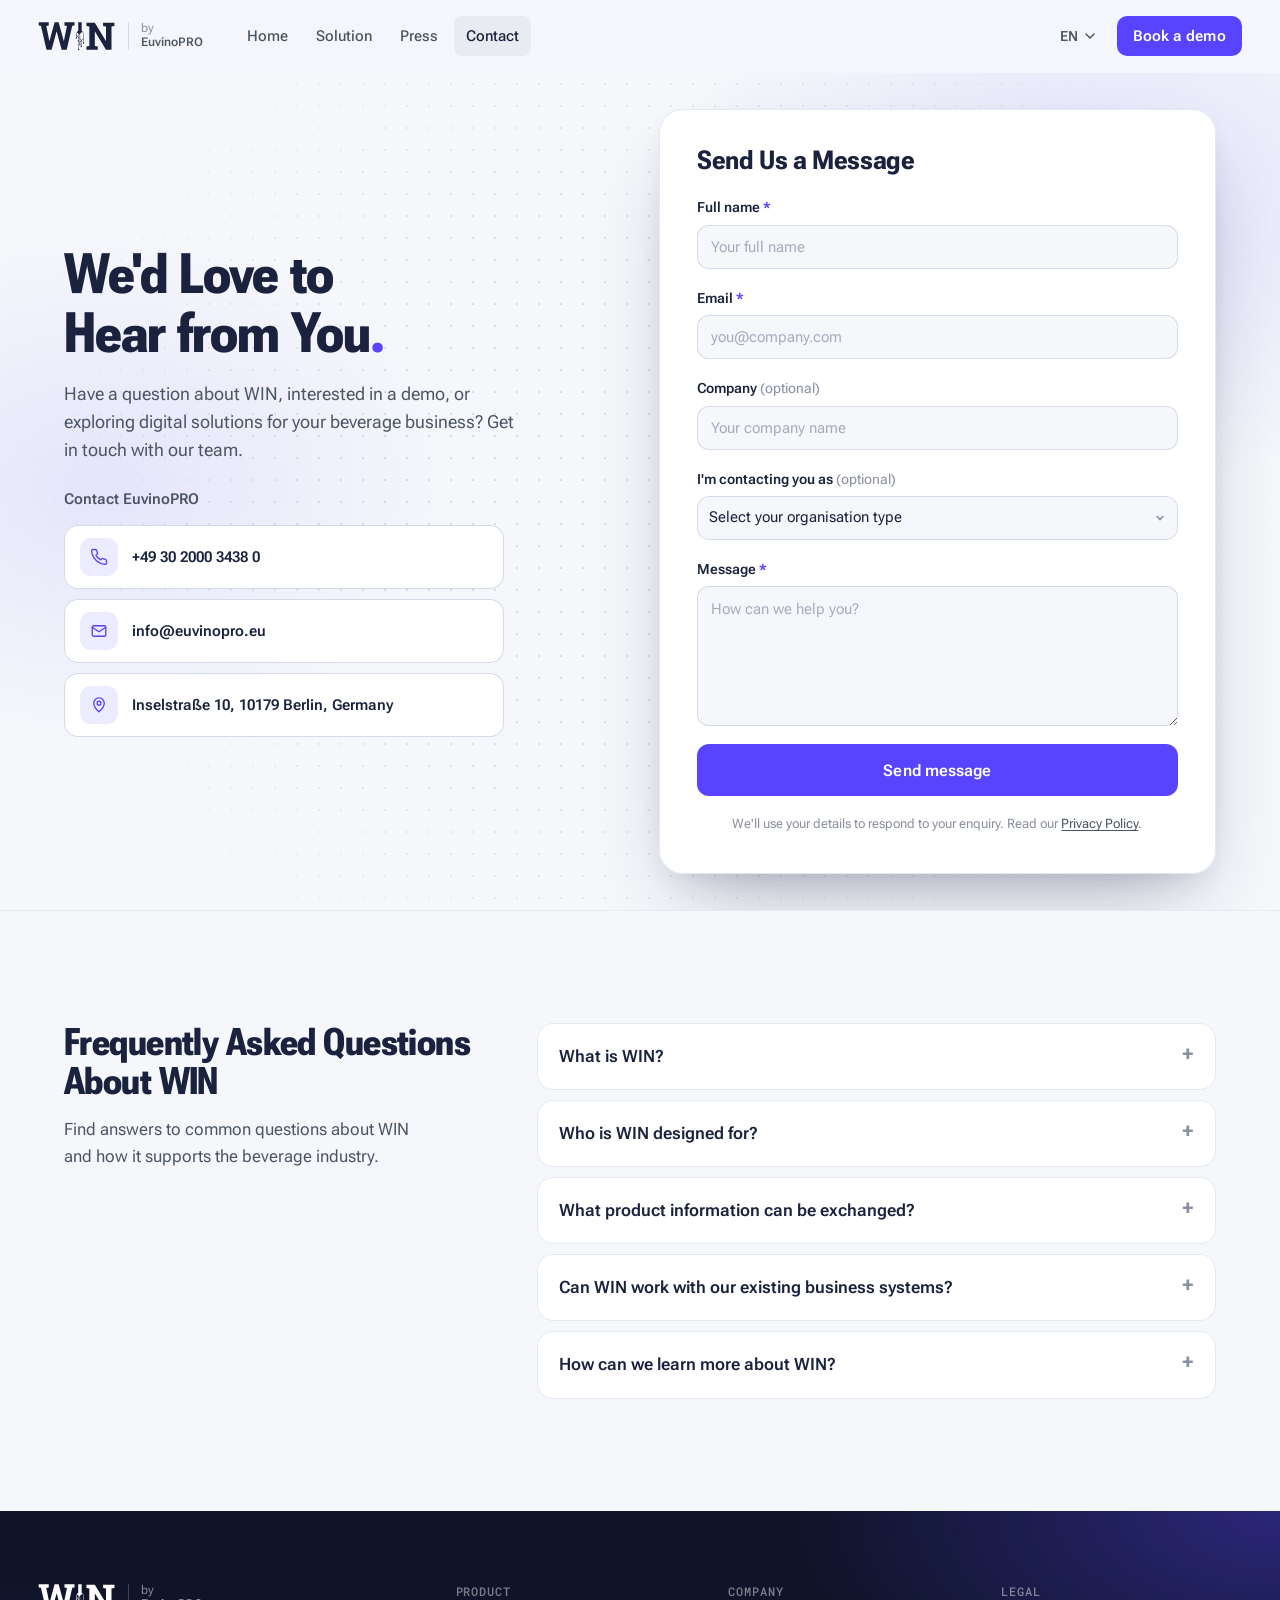
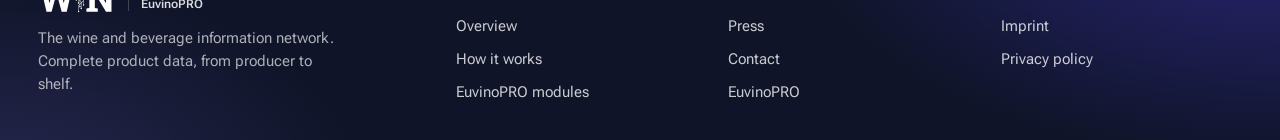
==== commit 12d066d9: "Contact page: plain equal info cards, Title Case label, one-field-per-row form Co-Authored-By: Claud" ====
--- a/contact.html
+++ b/contact.html
@@ -30,19 +30,19 @@
           <li>
             <a class="cx-card" href="tel:+4930200034380">
               <span class="cx-ico" aria-hidden="true"><svg viewBox="0 0 24 24"><path d="M22 16.9v3a2 2 0 01-2.2 2 19.8 19.8 0 01-8.6-3.1 19.5 19.5 0 01-6-6A19.8 19.8 0 012.1 4.2 2 2 0 014.1 2h3a2 2 0 012 1.7c.1.9.4 1.8.7 2.7a2 2 0 01-.5 2.1L8 9.8a16 16 0 006 6l1.3-1.3a2 2 0 012.1-.4c.9.3 1.8.6 2.7.7a2 2 0 011.7 2z"/></svg></span>
-              <span><small>Call us</small><b>+49 30 2000 3438 0</b></span>
+              <span><b>+49 30 2000 3438 0</b></span>
             </a>
           </li>
           <li>
             <a class="cx-card" href="mailto:info@euvinopro.eu">
               <span class="cx-ico" aria-hidden="true"><svg viewBox="0 0 24 24"><rect x="3" y="5" width="18" height="14" rx="2"/><path d="M3 7l9 6 9-6"/></svg></span>
-              <span><small>Email us</small><b>info@euvinopro.eu</b></span>
+              <span><b>info@euvinopro.eu</b></span>
             </a>
           </li>
           <li>
             <div class="cx-card">
               <span class="cx-ico" aria-hidden="true"><svg viewBox="0 0 24 24"><path d="M12 21s-7-6.2-7-11.5A7 7 0 0112 2.5a7 7 0 017 7C19 14.8 12 21 12 21z"/><circle cx="12" cy="9.5" r="2.5"/></svg></span>
-              <span><small>Visit us</small><b>Inselstraße 10<br>10179 Berlin, Germany</b></span>
+              <span><b>Inselstraße 10, 10179 Berlin, Germany</b></span>
             </div>
           </li>
         </ul>
@@ -52,22 +52,18 @@
         <form id="contactForm" novalidate>
           <div class="cx-form-head">
             <h2>Send Us a Message</h2>
-            <p>Tell us a little about what you need, and we'll be happy to help.</p>
           </div>
 
-          <div class="form-row">
-            <div class="fld">
+          <div class="fld">
               <label for="f-name">Full name <span class="req" aria-hidden="true">*</span></label>
               <input id="f-name" name="name" type="text" autocomplete="name" required placeholder="Your full name" aria-describedby="e-name">
               <p class="fld-err" id="e-name" role="alert"></p>
             </div>
             <div class="fld">
-              <label for="f-email">Work email <span class="req" aria-hidden="true">*</span></label>
+              <label for="f-email">Email <span class="req" aria-hidden="true">*</span></label>
               <input id="f-email" name="email" type="email" autocomplete="email" required placeholder="you@company.com" aria-describedby="e-email">
               <p class="fld-err" id="e-email" role="alert"></p>
             </div>
-          </div>
-          <div class="form-row form-row--org">
             <div class="fld">
               <label for="f-company">Company <span class="opt">(optional)</span></label>
               <input id="f-company" name="company" type="text" autocomplete="organization" placeholder="Your company name">
@@ -82,10 +78,9 @@
                 <option>Other</option>
               </select>
             </div>
-          </div>
           <div class="fld">
             <label for="f-message">Message <span class="req" aria-hidden="true">*</span></label>
-            <textarea id="f-message" name="message" rows="3" required placeholder="How can we help you?" aria-describedby="e-message"></textarea>
+            <textarea id="f-message" name="message" rows="5" required placeholder="How can we help you?" aria-describedby="e-message"></textarea>
             <p class="fld-err" id="e-message" role="alert"></p>
           </div>
 
@@ -129,7 +124,7 @@
   var rules = {
     name: function (v) { return v.trim() ? '' : 'Please enter your full name.'; },
     email: function (v) {
-      if (!v.trim()) return 'Please enter your work email.';
+      if (!v.trim()) return 'Please enter your email.';
       return /^[^\s@]+@[^\s@]+\.[^\s@]+$/.test(v.trim()) ? '' : 'Please enter a valid email address, like you@company.com.';
     },
     message: function (v) { return v.trim() ? '' : 'Please tell us how we can help.'; }
--- a/css/styles.css
+++ b/css/styles.css
@@ -2410,3 +2410,27 @@
 .i18n-wait body { visibility: hidden; }
 html[lang="de"] .role-panel { min-height: 600px; }
 @media (min-width: 701px) and (max-width: 1000px) { html[lang="de"] .role-panel { min-height: 880px; } }
+
+/* consistency: UI values use the sans font everywhere; only the terminal stays mono */
+.tl-scr .attr b, .tl-scr .inp.mono, .tl-scr .inp, .tl-scr .checklist li span, .rv2-fields b { font-family: var(--font); }
+.tl-scr .attr b { font-weight: 500; font-size: 13px; }
+.tl-scr .inp.mono { font-size: 13px; }
+.tl-scr .checklist li span { font-size: 12px; }
+.rv2-fields b { font-size: 13.5px; font-weight: 600; }
+/* role previews: rows sit on the same edges as the head and cards (no leftover slide offset) */
+.role-panel.is-active .rv2-row { transform: none; }
+.role-panel.is-active .rv2-row.is-off, .role-panel.is-active .rv2-row.rv2-hidden.is-off { transform: translateY(8px); }
+@media (min-width: 1001px) { .role-panel { grid-template-columns: minmax(0,1fr) minmax(0,1fr); } }
+.role-visual .rv2 { width: 100%; justify-self: stretch; }
+.role-visual.rv2 { grid-template-columns: minmax(0, 1fr); justify-content: stretch; }
+
+/* contact v2: plain equal info cards, single-column form */
+.cx-label { text-transform: none; font-family: var(--font); letter-spacing: 0; font-size: 15px; font-weight: 600; color: var(--ink-2); }
+.cx-cards { max-width: 440px; width: 100%; }
+.cx-card { height: 64px; box-sizing: border-box; width: 100%; background: var(--surface); box-shadow: inset 0 0 0 1px var(--line-strong); }
+.cx-card b { font-size: 15px; white-space: nowrap; }
+.cx-form-card { padding: clamp(26px, 3vw, 40px); }
+.cx-form-card form { gap: 18px; }
+.cx-form-head { margin-bottom: 4px; }
+.fld textarea { min-height: 140px; }
+@media (max-width: 600px) { .cx-card b { white-space: normal; font-size: 14.5px; } .cx-card { height: auto; min-height: 64px; } }
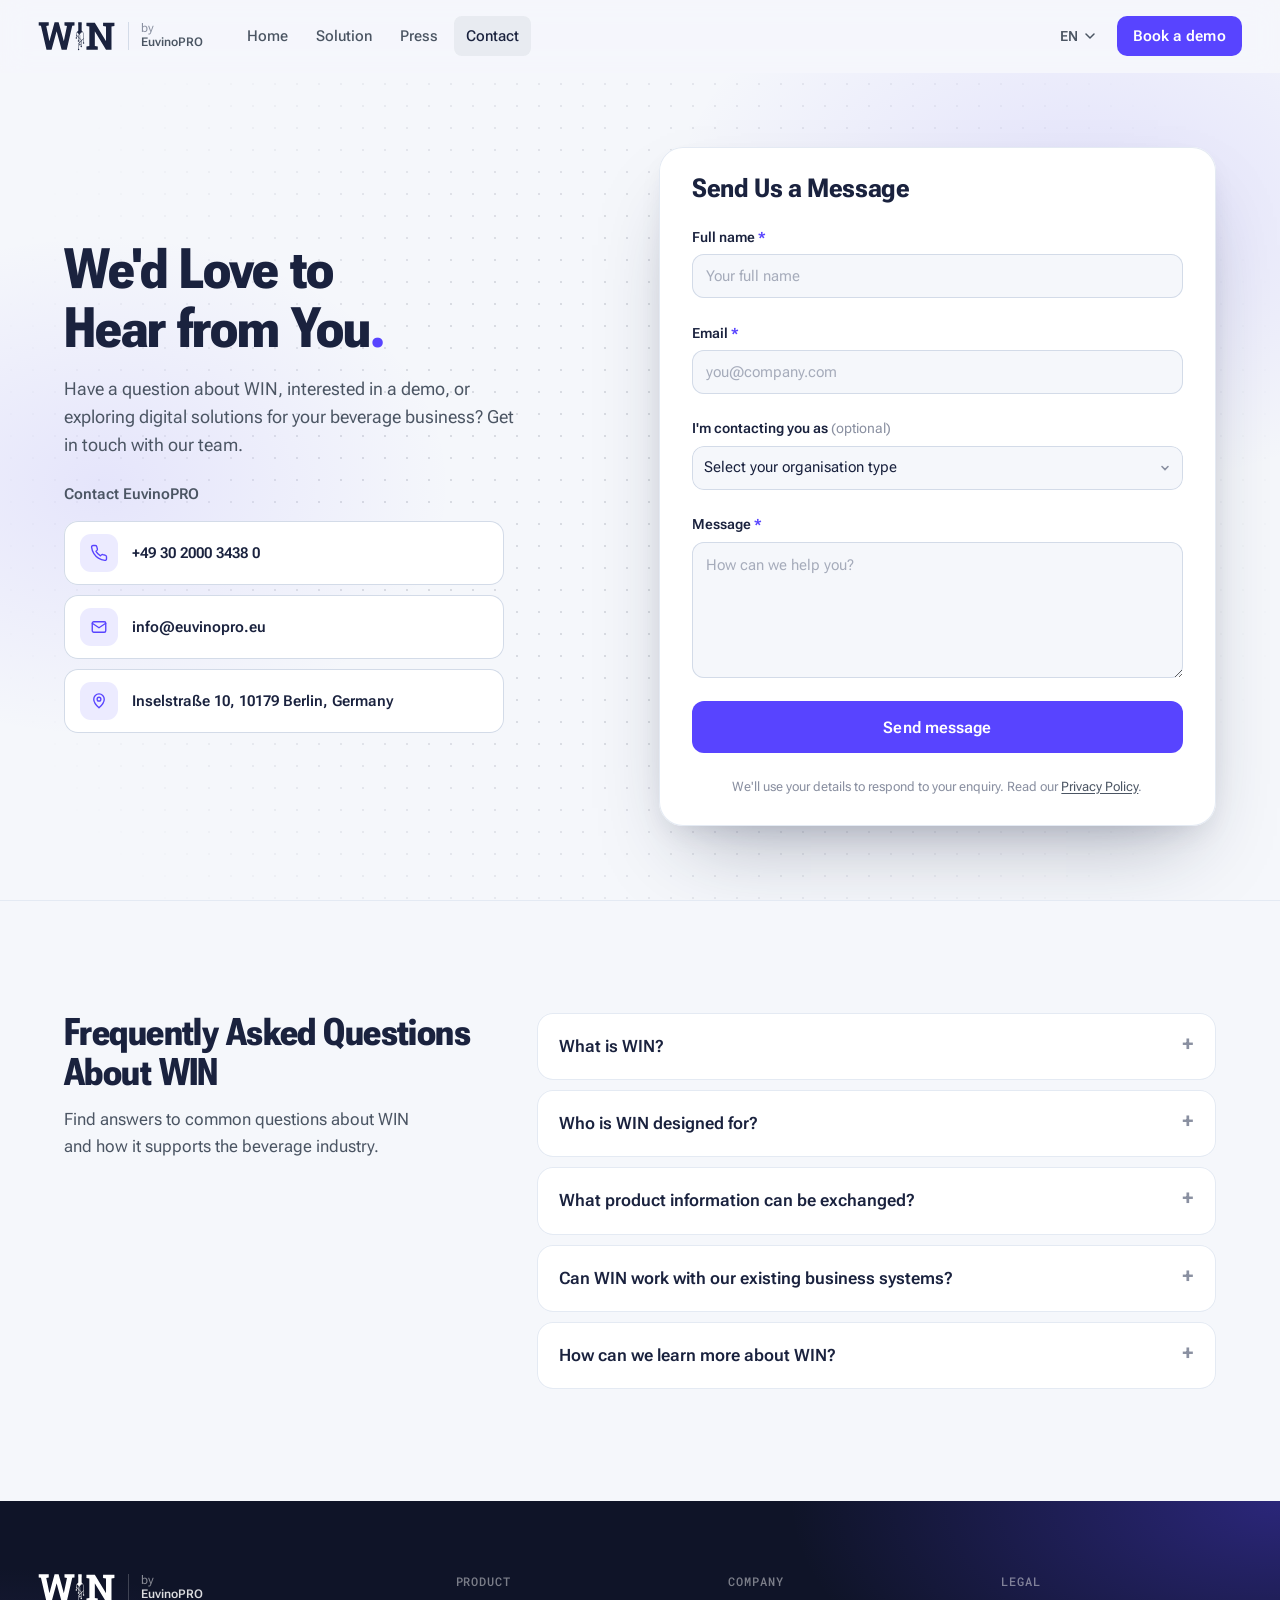
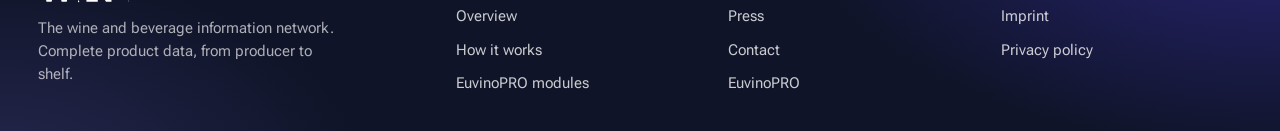
==== commit e4c9ceec: "Contact form: drop Company, roomier spacing, smaller message box Co-Authored-By: Claude Sonnet 5.5 <" ====
--- a/contact.html
+++ b/contact.html
@@ -63,10 +63,6 @@
               <label for="f-email">Email <span class="req" aria-hidden="true">*</span></label>
               <input id="f-email" name="email" type="email" autocomplete="email" required placeholder="you@company.com" aria-describedby="e-email">
               <p class="fld-err" id="e-email" role="alert"></p>
-            </div>
-            <div class="fld">
-              <label for="f-company">Company <span class="opt">(optional)</span></label>
-              <input id="f-company" name="company" type="text" autocomplete="organization" placeholder="Your company name">
             </div>
             <div class="fld">
               <label for="f-type">I'm contacting you as <span class="opt">(optional)</span></label>
--- a/css/styles.css
+++ b/css/styles.css
@@ -2434,3 +2434,43 @@
 .cx-form-head { margin-bottom: 4px; }
 .fld textarea { min-height: 140px; }
 @media (max-width: 600px) { .cx-card b { white-space: normal; font-size: 14.5px; } .cx-card { height: auto; min-height: 64px; } }
+
+/* contact: top section fits exactly one viewport; spacing scales with height */
+@media (min-width: 1001px) {
+  .cx { height: calc(100vh - 72px); min-height: 560px; padding: clamp(12px, 2.5vh, 40px) 0; box-sizing: border-box; }
+  .cx-form-card { padding: clamp(16px, 3.2vh, 36px) clamp(22px, 2.6vw, 36px); }
+  .cx-form-card form { gap: clamp(8px, 1.7vh, 18px); }
+  .cx-form-head { margin-bottom: 0; }
+  .cx-form-head h2 { font-size: clamp(22px, 3.2vh, 26px); }
+  .fld { gap: clamp(4px, .7vh, 6px); }
+  .fld input, .fld select { height: clamp(38px, 5.2vh, 46px); }
+  .fld textarea { min-height: clamp(64px, 12vh, 130px); }
+  .cx-privacy { margin: 0; }
+}
+@media (min-width: 1001px) {
+  .cx { height: calc(100vh - 73px); }
+  .cx-form-card form { gap: clamp(8px, 1.4vh, 16px); }
+  .fld textarea { min-height: clamp(56px, 10vh, 120px); }
+  .fld input, .fld select { height: clamp(36px, 4.9vh, 44px); }
+}
+@media (min-width: 1001px) and (max-height: 760px) {
+  .cx { padding: 10px 0; }
+  .cx-form-card { padding: 14px 24px; }
+  .cx-form-card form { gap: 7px; }
+  .fld { gap: 3px; }
+  .fld label { font-size: 13px; }
+  .fld input, .fld select { height: 34px; }
+  .fld textarea { min-height: 52px; padding: 8px 14px; }
+  .cx-form-card .btn-block { height: 42px; }
+  .cx-privacy { font-size: 12px; }
+}
+/* role preview subline: one line on desktop */
+.rv2-head span { max-width: none; }
+@media (min-width: 1001px) { .role-visual .rv2-head span { white-space: nowrap; font-size: 13.5px; } }
+@media (min-width: 1001px) and (max-width: 1279px) { .role-visual .rv2-head span { white-space: normal; } }
+@media (min-width: 1001px) { .role-visual .rv2-head span { font-size: 13px; } }
+
+/* contact v3: four fields, roomier vertical rhythm, compact message box */
+.cx-form-card form { gap: clamp(14px, 2.6vh, 24px); }
+.fld textarea { min-height: clamp(72px, 11vh, 96px); }
+@media (min-width: 1001px) and (max-height: 760px) { .cx-form-card form { gap: 12px; } .fld textarea { min-height: 60px; } }
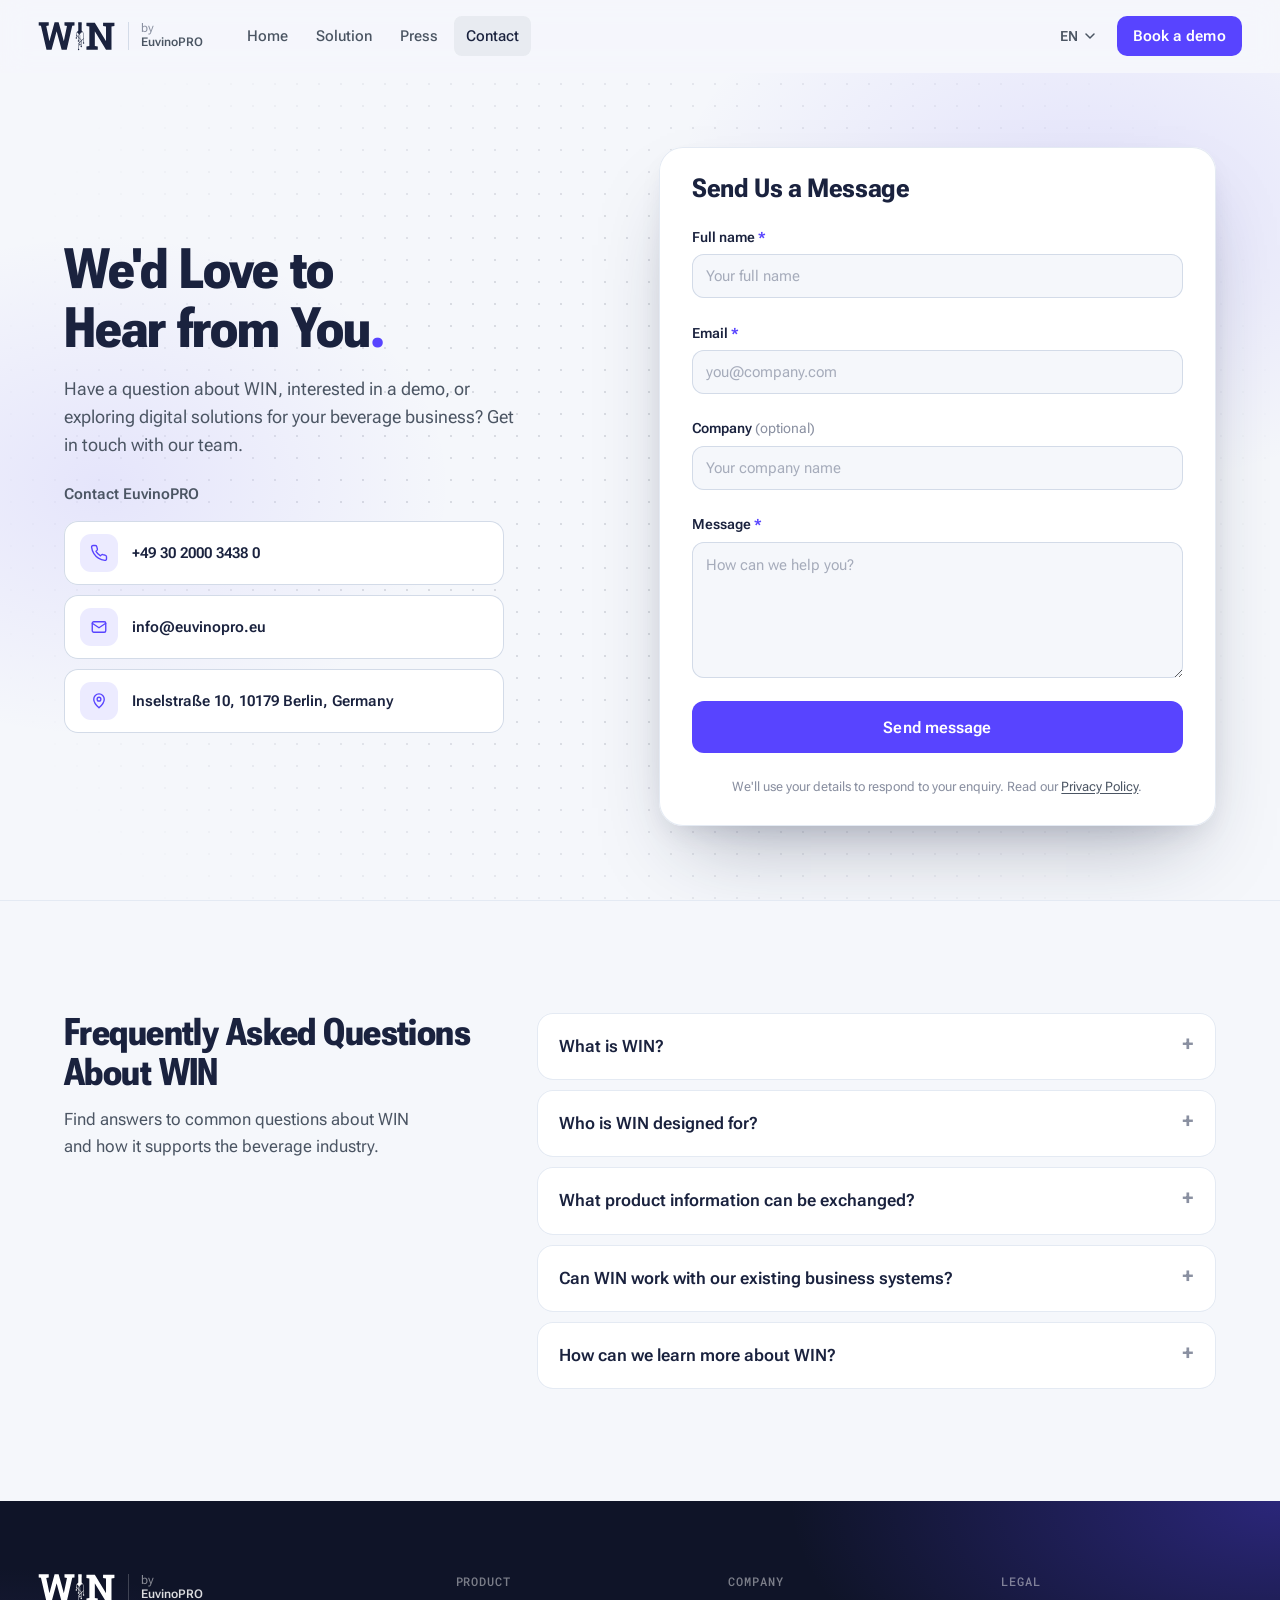
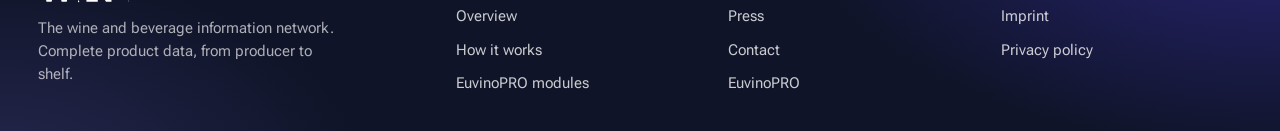
==== commit 8cce0926: "Contact form: Company input instead of organisation-type dropdown Co-Authored-By: Claude Sonnet 5.5 " ====
--- a/contact.html
+++ b/contact.html
@@ -65,14 +65,8 @@
               <p class="fld-err" id="e-email" role="alert"></p>
             </div>
             <div class="fld">
-              <label for="f-type">I'm contacting you as <span class="opt">(optional)</span></label>
-              <select id="f-type" name="type">
-                <option value="">Select your organisation type</option>
-                <option>Beverage producer</option>
-                <option>Retailer or distributor</option>
-                <option>Trade agency or importer</option>
-                <option>Other</option>
-              </select>
+              <label for="f-company">Company <span class="opt">(optional)</span></label>
+              <input id="f-company" name="company" type="text" autocomplete="organization" placeholder="Your company name">
             </div>
           <div class="fld">
             <label for="f-message">Message <span class="req" aria-hidden="true">*</span></label>
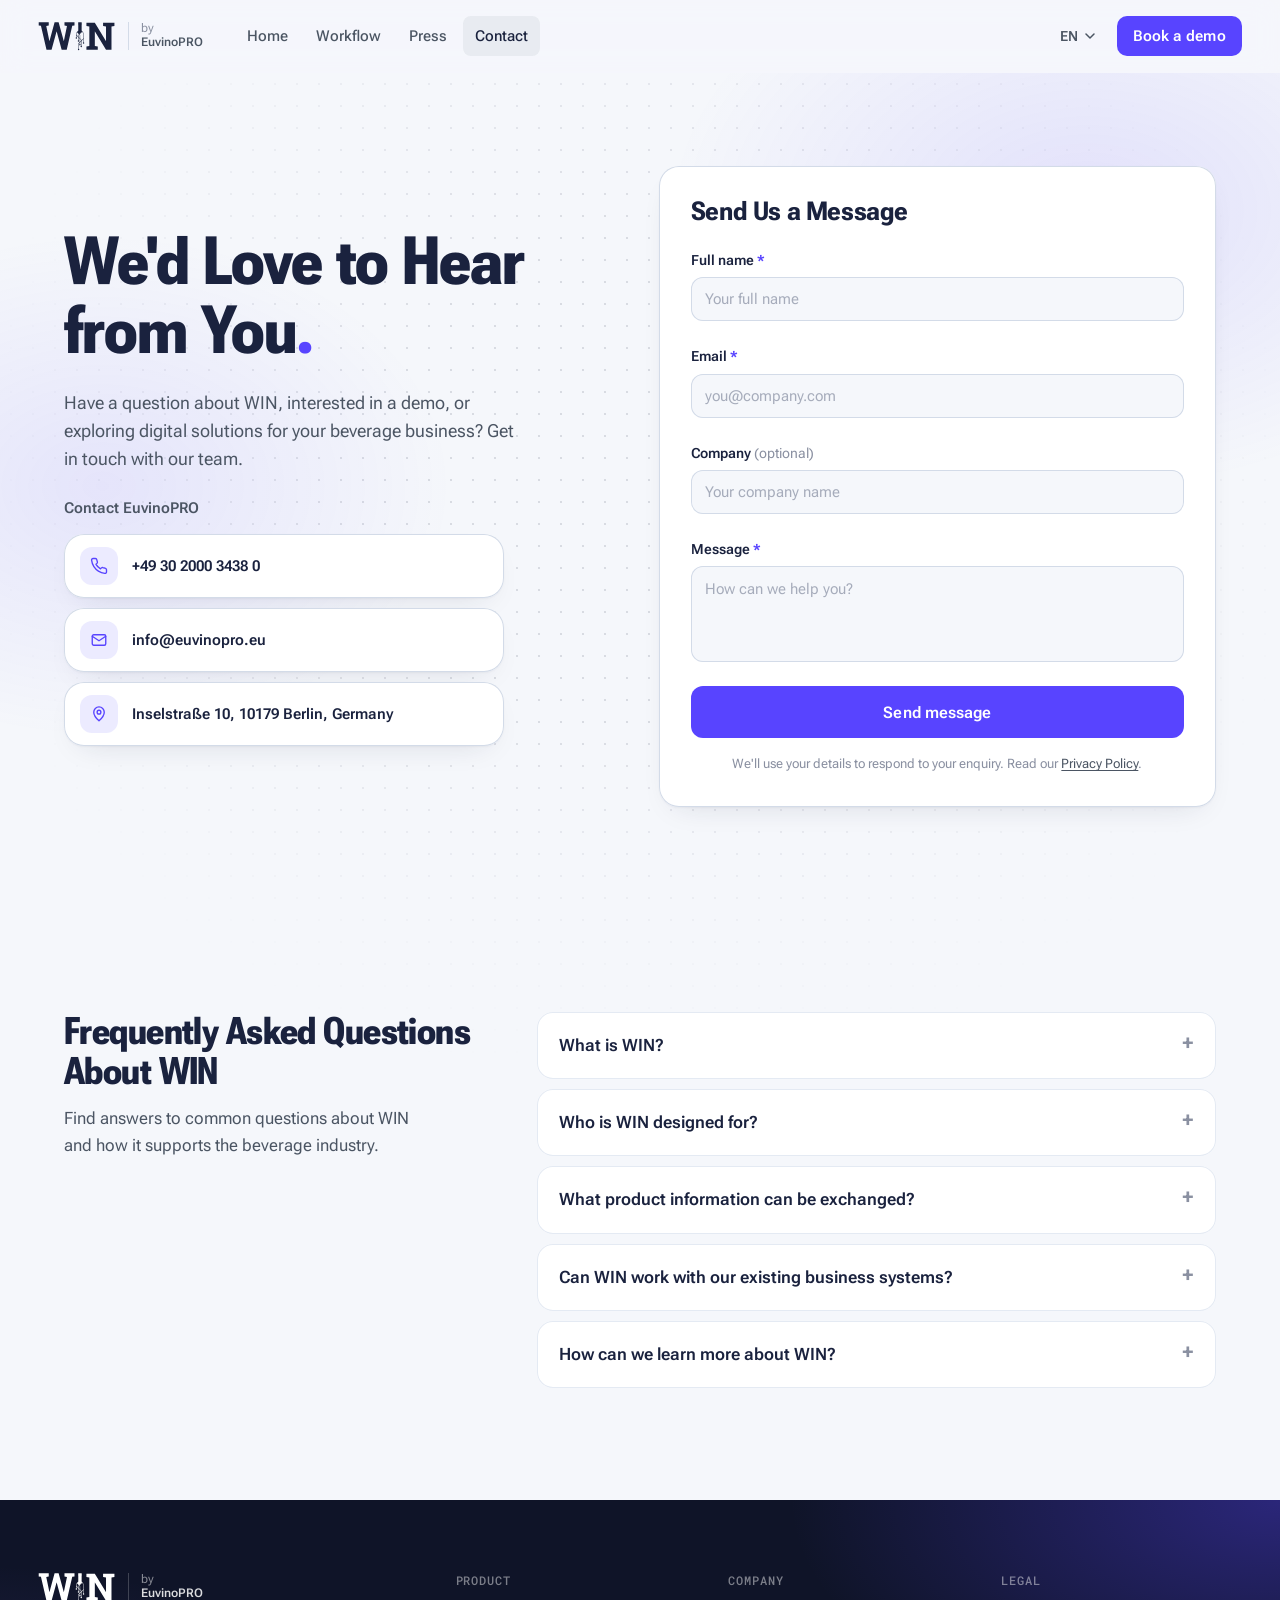
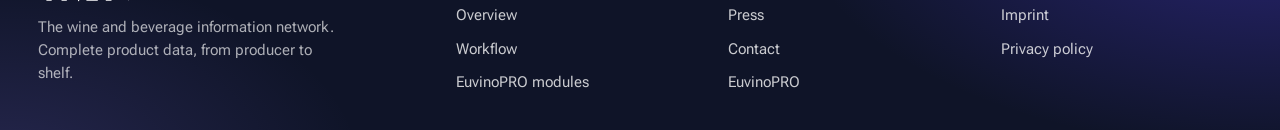
==== commit a042fa7c: "Contact: address card opens Google Maps directions; action labels for phone, email and address Co-Au" ====
--- a/contact.html
+++ b/contact.html
@@ -28,22 +28,22 @@
         <h2 class="cx-label">Contact EuvinoPRO</h2>
         <ul class="cx-cards">
           <li>
-            <a class="cx-card" href="tel:+4930200034380">
+            <a class="cx-card" href="tel:+4930200034380" aria-label="Call +49 30 2000 3438 0">
               <span class="cx-ico" aria-hidden="true"><svg viewBox="0 0 24 24"><path d="M22 16.9v3a2 2 0 01-2.2 2 19.8 19.8 0 01-8.6-3.1 19.5 19.5 0 01-6-6A19.8 19.8 0 012.1 4.2 2 2 0 014.1 2h3a2 2 0 012 1.7c.1.9.4 1.8.7 2.7a2 2 0 01-.5 2.1L8 9.8a16 16 0 006 6l1.3-1.3a2 2 0 012.1-.4c.9.3 1.8.6 2.7.7a2 2 0 011.7 2z"/></svg></span>
               <span><b>+49 30 2000 3438 0</b></span>
             </a>
           </li>
           <li>
-            <a class="cx-card" href="mailto:info@euvinopro.eu">
+            <a class="cx-card" href="mailto:info@euvinopro.eu" aria-label="Email info@euvinopro.eu">
               <span class="cx-ico" aria-hidden="true"><svg viewBox="0 0 24 24"><rect x="3" y="5" width="18" height="14" rx="2"/><path d="M3 7l9 6 9-6"/></svg></span>
               <span><b>info@euvinopro.eu</b></span>
             </a>
           </li>
           <li>
-            <div class="cx-card">
+            <a class="cx-card" href="https://www.google.com/maps/dir/?api=1&amp;destination=Inselstra%C3%9Fe+10%2C+10179+Berlin%2C+Germany" target="_blank" rel="noopener" aria-label="Get directions to Inselstraße 10, 10179 Berlin, Germany (opens in a new tab)">
               <span class="cx-ico" aria-hidden="true"><svg viewBox="0 0 24 24"><path d="M12 21s-7-6.2-7-11.5A7 7 0 0112 2.5a7 7 0 017 7C19 14.8 12 21 12 21z"/><circle cx="12" cy="9.5" r="2.5"/></svg></span>
               <span><b>Inselstraße 10, 10179 Berlin, Germany</b></span>
-            </div>
+            </a>
           </li>
         </ul>
       </div>
--- a/css/styles.css
+++ b/css/styles.css
@@ -19,6 +19,10 @@
   --orange-100: var(--accent-soft);
   --teal: #048ba8;
   --teal-100: #e1f3f7;
+  /* Success (one green for every success state: valid, done, sent, complete, approved) */
+  --success: #10b981;      /* icons, strokes, fills */
+  --success-600: #047857;  /* text on light, filled buttons with white text (AA) */
+  --success-100: #dcf5ec;  /* soft background */
   --red: #d9483b;
 
   /* Neutrals */
@@ -310,11 +314,11 @@
 .flag { display: inline-block; font-family: var(--mono); font-size: 10.5px; padding: 1px 6px; border-radius: 5px; background: #f0f3f8; color: var(--ink-2); }
 .status { display: inline-flex; align-items: center; gap: 6px; font-size: 12px; font-weight: 500; padding: 3px 9px; border-radius: 999px; }
 .status::before { content: ""; width: 6px; height: 6px; border-radius: 50%; background: currentColor; }
-.status.complete { background: var(--teal-100); color: var(--teal); }
+.status.complete { background: var(--success-100); color: var(--success-600); }
 .status.progress { background: var(--violet-100); color: #b56300; }
 .status.invited { background: var(--violet-100); color: var(--violet); }
 .bar { width: 90px; height: 6px; border-radius: 6px; background: #eef2f8; overflow: hidden; }
-.bar i { display: block; height: 100%; border-radius: 6px; background: var(--teal); width: var(--w); }
+.bar i { display: block; height: 100%; border-radius: 6px; background: var(--success-600); width: var(--w); }
 .bar.warn i { background: var(--warn, #e5a03a); }
 
 /* Floating event cards */
@@ -376,8 +380,8 @@
 .checks { display: grid; gap: 8px; }
 .check { display: flex; align-items: center; gap: 12px; font-size: 14px; padding: 9px 12px; border-radius: 10px; background: #f7f9fc; box-shadow: inset 0 0 0 1px var(--line); }
 .check .mono { margin-left: auto; font-size: 11.5px; color: var(--ink-3); }
-.tick { width: 20px; height: 20px; border-radius: 50%; display: grid; place-items: center; flex-shrink: 0; background: var(--teal-100); }
-.tick svg { width: 12px; height: 12px; stroke: var(--teal); fill: none; stroke-width: 2.4; stroke-linecap: round; stroke-linejoin: round; }
+.tick { width: 20px; height: 20px; border-radius: 50%; display: grid; place-items: center; flex-shrink: 0; background: var(--success-100); }
+.tick svg { width: 12px; height: 12px; stroke: var(--success); fill: none; stroke-width: 2.4; stroke-linecap: round; stroke-linejoin: round; }
 .tick.err { background: #fbe6e3; } .tick.err svg { stroke: var(--red); }
 .check.is-err { box-shadow: inset 0 0 0 1px #f3c9c3; background: #fff8f7; }
 .check.is-err .mono { color: var(--red); }
@@ -488,7 +492,7 @@
 .rv-card b { display: block; font-size: 15px; font-weight: 600; }
 .rv-card small { font-size: 13px; color: rgba(255,255,255,.6); }
 .rv-card .rv-right { margin-left: auto; font-family: var(--mono); font-size: 12px; color: rgba(255,255,255,.7); }
-.rv-card .pill-ok { margin-left: auto; font-size: 12px; font-weight: 600; padding: 4px 10px; border-radius: 999px; background: rgba(4,139,168,.25); color: #7fd6e8; }
+.rv-card .pill-ok { margin-left: auto; font-size: 12px; font-weight: 600; padding: 4px 10px; border-radius: 999px; background: rgba(16,185,129,.25); color: #6ee7b7; }
 .rv-card .pill-off { margin-left: auto; font-size: 12px; font-weight: 600; padding: 4px 10px; border-radius: 999px; background: rgba(255,255,255,.08); color: rgba(255,255,255,.55); }
 .rv-title { font-family: var(--mono); font-size: 11.5px; letter-spacing: .08em; text-transform: uppercase; color: rgba(255,255,255,.55); margin-bottom: 4px; }
 .rv-big { font-size: 64px; font-weight: 800; font-variation-settings: "wdth" 70; line-height: 1; }
@@ -785,8 +789,8 @@
 .form-note { font-size: 12.5px; color: var(--ink-3); text-align: center; }
 .form-success { display: grid; gap: 14px; justify-items: start; padding: 20px 4px; }
 .form-success[hidden] { display: none; }
-.success-ico { width: 56px; height: 56px; border-radius: 16px; background: var(--teal-100); display: grid; place-items: center; }
-.success-ico svg { width: 28px; height: 28px; stroke: var(--teal); fill: none; stroke-width: 2.4; stroke-linecap: round; stroke-linejoin: round; }
+.success-ico { width: 56px; height: 56px; border-radius: 16px; background: var(--success-100); display: grid; place-items: center; }
+.success-ico svg { width: 28px; height: 28px; stroke: var(--success); fill: none; stroke-width: 2.4; stroke-linecap: round; stroke-linejoin: round; }
 .form-success p { color: var(--ink-2); }
 
 .faq-grid { display: grid; grid-template-columns: 1fr 1.6fr; gap: 48px; align-items: start; }
@@ -1031,8 +1035,8 @@
   animation: spin .7s linear infinite; position: absolute;
 }
 .check .tick { position: relative; }
-.check.is-fixed { box-shadow: inset 0 0 0 1px rgba(4,139,168,.35); background: #f2fbfd; }
-.check.is-fixed .mono { color: var(--teal); }
+.check.is-fixed { box-shadow: inset 0 0 0 1px rgba(16,185,129,.35); background: #f1fbf7; }
+.check.is-fixed .mono { color: var(--success-600); }
 
 /* Fast: hub pulses as packets pass */
 .pipe-node.hub { animation: hubPulse 1.8s ease-in-out infinite; }
@@ -1182,10 +1186,10 @@
 .ui-caret { display: none; width: 1.5px; height: 18px; margin-left: 1px; background: var(--violet); animation: blink 1s steps(1) infinite; }
 .ui-field.is-typing .ui-input { background: #fff; box-shadow: inset 0 0 0 1.5px var(--violet), 0 0 0 3px rgba(88,68,255,.12); }
 .ui-field.is-typing .ui-caret { display: block; }
-.ui-field.is-ok .ui-input { box-shadow: inset 0 0 0 1px rgba(4,139,168,.45); }
+.ui-field.is-ok .ui-input { box-shadow: inset 0 0 0 1px rgba(16,185,129,.45); }
 .ui-field.is-err .ui-input { background: #fff8f7; box-shadow: inset 0 0 0 1.5px var(--red); }
 .ui-msg { grid-column: 2; font-size: 12px; min-height: 0; line-height: 1.3; display: none; }
-.ui-field.is-ok .ui-msg { display: block; color: var(--teal); }
+.ui-field.is-ok .ui-msg { display: block; color: var(--success-600); }
 .ui-field.is-err .ui-msg { display: block; color: var(--red); }
 @keyframes blink { 50% { opacity: 0; } }
 .ui-progress { display: grid; grid-template-columns: 1fr auto; gap: 6px; margin-top: 6px; font-size: 13px; color: var(--ink-2); }
@@ -1252,13 +1256,13 @@
 .erp-name { display: flex; align-items: center; min-width: 0; } .erp-name b { font-weight: 600; white-space: nowrap; overflow: hidden; }
 .erp-name .ui-caret { display: none; } .erp-row.is-typing .erp-name .ui-caret { display: block; }
 .pill { justify-self: start; font-size: 11px; font-weight: 600; padding: 3px 8px; border-radius: 999px; background: #eef1f6; color: var(--ink-2); white-space: nowrap; transition: background .3s, color .3s; }
-.pill.ok { background: var(--teal-100); color: var(--teal); }
+.pill.ok { background: var(--success-100); color: var(--success-600); }
 .pill.req { background: var(--violet-100); color: var(--violet); }
 .pill.wait { background: #fff4e3; color: #b26d0e; }
 .erp-detail { margin-top: 14px; display: grid; grid-template-columns: 1fr auto; gap: 6px; font-size: 12.5px; color: var(--ink-2); opacity: .45; transition: opacity .3s; }
 .erp-detail.is-on { opacity: 1; }
 .erp-detail i { grid-column: 1 / -1; height: 6px; border-radius: 6px; background: #eef1f6; overflow: hidden; }
-.erp-detail em { display: block; height: 100%; width: 0; background: var(--teal); border-radius: 6px; transition: width .9s var(--ease); }
+.erp-detail em { display: block; height: 100%; width: 0; background: var(--success-600); border-radius: 6px; transition: width .9s var(--ease); }
 
 .hub-col { position: relative; height: 100%; display: grid; place-items: center; }
 .hub-line { position: absolute; top: 50%; height: 2px; width: calc(50% - 34px); background: repeating-linear-gradient(90deg, var(--line-strong) 0 6px, transparent 6px 12px); }
@@ -1289,10 +1293,10 @@
 .pf-row span { color: var(--ink-3); } .pf-row b { font-family: var(--mono); font-weight: 500; font-size: 12.5px; }
 .pf-row::after { content: ""; width: 16px; height: 16px; border-radius: 50%; }
 .pf-row.is-typing { background: #fff; box-shadow: inset 0 0 0 1.5px var(--violet); }
-.pf-row.is-ok::after { background: var(--teal-100) url("data:image/svg+xml,%3Csvg xmlns='http://www.w3.org/2000/svg' viewBox='0 0 12 12'%3E%3Cpath d='M2.5 6.3l2.2 2.2 4.8-4.8' fill='none' stroke='%23048ba8' stroke-width='1.8' stroke-linecap='round' stroke-linejoin='round'/%3E%3C/svg%3E") center/11px no-repeat; }
+.pf-row.is-ok::after { background: var(--success-100) url("data:image/svg+xml,%3Csvg xmlns='http://www.w3.org/2000/svg' viewBox='0 0 12 12'%3E%3Cpath d='M2.5 6.3l2.2 2.2 4.8-4.8' fill='none' stroke='%2310b981' stroke-width='1.8' stroke-linecap='round' stroke-linejoin='round'/%3E%3C/svg%3E") center/11px no-repeat; }
 .pf-foot { display: flex; align-items: center; justify-content: space-between; margin-top: 12px; font-size: 12.5px; color: var(--ink-2); }
 .pf-send { font-size: 12.5px; font-weight: 600; padding: 7px 14px; border-radius: 9px; background: #e3e7ef; color: var(--ink-3); transition: background .3s, color .3s, transform .15s; }
-.pf-send.is-ready { background: var(--violet); color: #fff; } .pf-send.is-sent { background: var(--teal); color: #fff; }
+.pf-send.is-ready { background: var(--violet); color: #fff; } .pf-send.is-sent { background: var(--success-600); color: #fff; }
 
 @media (max-width: 1100px) {   .erp-head, .erp-row { grid-template-columns: 64px 1.4fr .9fr 88px; } }
 @media (max-width: 900px) {
@@ -1371,15 +1375,15 @@
 .inp.mono { font-family: var(--mono); font-size: 12.5px; }
 .inp .ui-caret { display: none; }
 .inp.is-typing { background: #fff; box-shadow: inset 0 0 0 1.5px var(--violet); } .inp.is-typing .ui-caret { display: block; }
-.inp.is-ok { box-shadow: inset 0 0 0 1px rgba(4,139,168,.45); }
+.inp.is-ok { box-shadow: inset 0 0 0 1px rgba(16,185,129,.45); }
 .scr-actions { display: flex; align-items: center; justify-content: space-between; gap: 12px; margin-top: 4px; }
 .btn-fake { display: inline-flex; align-items: center; height: 36px; padding: 0 16px; border-radius: 9px; background: var(--violet); color: #fff; font-size: 13px; font-weight: 600; transition: transform .15s, background .3s; }
 .btn-fake.sm { height: 28px; padding: 0 12px; font-size: 12px; }
-.btn-fake.is-press { transform: scale(.94); } .btn-fake.is-done { background: var(--teal); }
+.btn-fake.is-press { transform: scale(.94); } .btn-fake.is-done { background: var(--success-600); }
 .frm-count { font-size: 12.5px; color: var(--ink-2); }
 .console { list-style: none; margin: 0; padding: 14px; border-radius: 12px; background: var(--navy); color: rgba(255,255,255,.85); font-family: var(--mono); font-size: 12px; line-height: 1.5; display: grid; gap: 8px; min-height: 200px; align-content: start; }
 .console li { display: grid; grid-template-columns: 62px 1fr; gap: 10px; animation: logIn .35s var(--ease) both; }
-.console time { color: rgba(255,255,255,.45); } .console .hl { color: #b8adff; } .console .ok { color: #7fd6e8; }
+.console time { color: rgba(255,255,255,.45); } .console .hl { color: #b8adff; } .console .ok { color: #6ee7b7; }
 .mail-list { display: grid; border-radius: 12px; box-shadow: inset 0 0 0 1px var(--line); overflow: hidden; }
 .mail { display: grid; gap: 2px; padding: 11px 14px; border-bottom: 1px solid var(--line); font-size: 12.5px; }
 .mail:last-child { border-bottom: 0; }
@@ -1396,9 +1400,9 @@
 .checklist li { display: grid; grid-template-columns: 22px 1fr auto; align-items: center; gap: 10px; height: 40px; padding: 0 12px; border-radius: 10px; background: var(--bg); box-shadow: inset 0 0 0 1px var(--line); font-size: 13px; opacity: .45; transition: opacity .3s, box-shadow .3s; }
 .checklist li::before { content: ""; width: 18px; height: 18px; border-radius: 50%; border: 2px solid var(--line-strong); border-top-color: var(--violet); animation: spin .7s linear infinite; }
 .checklist li span { font-family: var(--mono); font-size: 11.5px; color: var(--ink-3); }
-.checklist li.is-ok { opacity: 1; box-shadow: inset 0 0 0 1px rgba(4,139,168,.35); }
-.checklist li.is-ok::before { border: 0; animation: none; background: var(--teal-100) url("data:image/svg+xml,%3Csvg xmlns='http://www.w3.org/2000/svg' viewBox='0 0 12 12'%3E%3Cpath d='M2.5 6.3l2.2 2.2 4.8-4.8' fill='none' stroke='%23048ba8' stroke-width='1.8' stroke-linecap='round' stroke-linejoin='round'/%3E%3C/svg%3E") center/12px no-repeat; }
-.approved { justify-self: start; font-size: 13px; font-weight: 600; color: #fff; background: var(--teal); padding: 8px 14px; border-radius: 9px; opacity: 0; transform: translateY(6px); transition: opacity .3s, transform .3s var(--ease); }
+.checklist li.is-ok { opacity: 1; box-shadow: inset 0 0 0 1px rgba(16,185,129,.35); }
+.checklist li.is-ok::before { border: 0; animation: none; background: var(--success-100) url("data:image/svg+xml,%3Csvg xmlns='http://www.w3.org/2000/svg' viewBox='0 0 12 12'%3E%3Cpath d='M2.5 6.3l2.2 2.2 4.8-4.8' fill='none' stroke='%2310b981' stroke-width='1.8' stroke-linecap='round' stroke-linejoin='round'/%3E%3C/svg%3E") center/12px no-repeat; }
+.approved { justify-self: start; font-size: 13px; font-weight: 600; color: #fff; background: var(--success-600); padding: 8px 14px; border-radius: 9px; opacity: 0; transform: translateY(6px); transition: opacity .3s, transform .3s var(--ease); }
 .approved.is-on { opacity: 1; transform: none; }
 .attr { display: grid; grid-template-columns: 1fr 1fr; gap: 8px; }
 .attr div { display: grid; gap: 2px; padding: 9px 12px; border-radius: 10px; background: var(--bg); box-shadow: inset 0 0 0 1px var(--line); font-size: 12px; opacity: 0; transform: translateY(6px); transition: opacity .3s, transform .3s var(--ease); }
@@ -1506,7 +1510,7 @@
 .rule-target { display: flex; align-items: center; gap: 12px; padding: 12px; border-radius: 12px; background: #fff; box-shadow: inset 0 0 0 1px var(--line-strong); }
 .ico-sm { width: 34px; height: 34px; border-radius: 10px; display: grid; place-items: center; background: var(--violet-100); color: var(--violet); font-weight: 700; }
 .rule-card .ui-switch { position: absolute; right: 18px; top: 18px; }
-.rule-note { margin: 0; font-size: 13px; color: var(--teal); font-weight: 600; opacity: 0; transition: opacity .3s; }
+.rule-note { margin: 0; font-size: 13px; color: var(--success-600); font-weight: 600; opacity: 0; transition: opacity .3s; }
 .rule-note.is-on { opacity: 1; }
 
 @media (max-width: 600px) {
@@ -1635,7 +1639,7 @@
 .rv-card .rv-ico { background: var(--violet-100); }
 .rv-card .rv-ico svg { stroke: var(--violet); }
 .rv-card small { color: var(--ink-3); } .rv-card .rv-right { color: var(--ink-2); }
-.rv-card .pill-ok { background: var(--teal-100); color: var(--teal); }
+.rv-card .pill-ok { background: var(--success-100); color: var(--success-600); }
 .rv-card .pill-off { background: #eef1f6; color: var(--ink-3); }
 .rv-big { color: var(--ink); } .role-visual p { color: var(--ink-2) !important; }
 
@@ -1666,7 +1670,7 @@
 .rv2-state { display: inline-flex; align-items: center; gap: 6px; font-size: 12px; font-weight: 600; padding: 4px 10px; border-radius: 999px; background: #eef1f6; color: var(--ink-2); white-space: nowrap; }
 .rv2-state i { width: 6px; height: 6px; border-radius: 50%; background: currentColor; }
 .rv2-state.is-mid { background: var(--violet-100); color: var(--violet); } .rv2-state.is-mid i { animation: ping 1.4s ease-out infinite; }
-.rv2-state.is-done { background: var(--teal-100); color: var(--teal); }
+.rv2-state.is-done { background: var(--success-100); color: var(--success-600); }
 .rv2-toggle { position: relative; width: 38px; height: 22px; border-radius: 999px; background: #d9dfe9; flex: none; }
 .rv2-toggle::after { content: ""; position: absolute; top: 3px; left: 3px; width: 16px; height: 16px; border-radius: 50%; background: #fff; box-shadow: 0 1px 3px rgba(26,34,62,.3); }
 .rv2-toggle.is-on { background: var(--violet); } .rv2-toggle.is-on::after { transform: translateX(16px); }
@@ -1748,10 +1752,10 @@
 .act li.is-active .act-dot { background: #fff; box-shadow: none; border: 2.5px solid var(--line-strong); border-top-color: var(--violet); animation: spin .8s linear infinite; }
 .act li.is-active .act-state { color: var(--violet); font-weight: 600; }
 .act li.is-done { opacity: 1; }
-.act li.is-done::before { background: var(--teal); }
-.act li.is-done .act-dot { background: var(--teal-100) url("data:image/svg+xml,%3Csvg xmlns='http://www.w3.org/2000/svg' viewBox='0 0 12 12'%3E%3Cpath d='M2.5 6.3l2.2 2.2 4.8-4.8' fill='none' stroke='%23048ba8' stroke-width='1.9' stroke-linecap='round' stroke-linejoin='round'/%3E%3C/svg%3E") center/12px no-repeat; box-shadow: none; }
-.act li.is-done .act-state { color: var(--teal); }
-.ui-count.is-ready { background: var(--teal-100); color: var(--teal); }
+.act li.is-done::before { background: var(--success-600); }
+.act li.is-done .act-dot { background: var(--success-100) url("data:image/svg+xml,%3Csvg xmlns='http://www.w3.org/2000/svg' viewBox='0 0 12 12'%3E%3Cpath d='M2.5 6.3l2.2 2.2 4.8-4.8' fill='none' stroke='%2310b981' stroke-width='1.9' stroke-linecap='round' stroke-linejoin='round'/%3E%3C/svg%3E") center/12px no-repeat; box-shadow: none; }
+.act li.is-done .act-state { color: var(--success-600); }
+.ui-count.is-ready { background: var(--success-100); color: var(--success-600); }
 @media (max-width: 600px) { .act li { grid-template-columns: 22px 1fr auto; } .act-who { display: none; } .act-state { min-width: 0; } }
 
 /* Press intro shares the Home/Contact top background (same px-anchored glows and dots), so switching pages never changes it.
@@ -2222,7 +2226,7 @@
 .code .cl { white-space: pre; animation: logIn .3s var(--ease) both; }
 .code .c { color: #fff; font-weight: 500; } .code .d { color: rgba(255,255,255,.62); } .code .j { color: rgba(255,255,255,.78); }
 .code .k { color: #b8adff; } .code .s { color: #8ee0b3; } .code .n { color: #ffd479; }
-.code .ok { color: #7fd6e8; } .code .hl { color: #b8adff; }
+.code .ok { color: #6ee7b7; } .code .hl { color: #b8adff; }
 
 /* screen 3: mail in the style of a phone mail app */
 .mx { display: grid; gap: 10px; }
@@ -2263,7 +2267,7 @@
 .code .cl { display: grid; grid-template-columns: 74px 1fr; gap: 12px; white-space: normal; }
 .code time { color: rgba(255,255,255,.42); }
 .code span { color: rgba(255,255,255,.86); }
-.code .hl { color: #b8adff; } .code .ok { color: #7fd6e8; }
+.code .hl { color: #b8adff; } .code .ok { color: #6ee7b7; }
 
 /* mail: Inbox / Sent / Spam, reply and forward on the right, a new mail slides in from the top */
 .mx-tabs { align-items: center; }
@@ -2325,7 +2329,7 @@
 /* terminal typing: a block cursor follows the line being typed and keeps blinking at the end */
 .code .cl.is-typing .txt::after { content: ""; display: inline-block; width: 8px; height: 1.05em; margin-left: 2px; vertical-align: -3px; background: rgba(255,255,255,.85); animation: caretBlink 1s steps(1) infinite; }
 @keyframes caretBlink { 50% { opacity: 0; } }
-.code .txt span { color: inherit; } .code .txt .hl { color: #b8adff; } .code .txt .ok { color: #7fd6e8; }
+.code .txt span { color: inherit; } .code .txt .hl { color: #b8adff; } .code .txt .ok { color: #6ee7b7; }
 @media (prefers-reduced-motion: reduce) { .code .cl.is-typing .txt::after { animation: none; } }
 
 /* One Network, Three Roles v2: one card per role, points on the left and the live view on the right, all three the same size */
@@ -2474,3 +2478,169 @@
 .cx-form-card form { gap: clamp(14px, 2.6vh, 24px); }
 .fld textarea { min-height: clamp(72px, 11vh, 96px); }
 @media (min-width: 1001px) and (max-height: 760px) { .cx-form-card form { gap: 12px; } .fld textarea { min-height: 60px; } }
+
+/* contact: align with design system (card language, title size) */
+.cx-intro h1 { font-size: clamp(40px, 5.2vw, 72px); max-width: none; }
+.cx-form-card, .cx-card { border-radius: var(--card-r); box-shadow: var(--card-shadow), inset 0 0 0 1px var(--line-strong); }
+a.cx-card:hover { box-shadow: var(--card-shadow-hover), inset 0 0 0 1px var(--line-strong); }
+@media (min-width: 1001px) { .cx-form-card { padding-left: var(--card-pad); padding-right: var(--card-pad); } }
+.cx-ico { border-radius: 12px; }
+
+/* contact: one continuous background from the form section into the FAQ */
+.cx { overflow: visible; }
+.cx .hero-bg { bottom: -260px; -webkit-mask-image: linear-gradient(to bottom, #000 0, #000 60%, transparent 100%); mask-image: linear-gradient(to bottom, #000 0, #000 60%, transparent 100%); }
+.cx-faq { border-top: 0; position: relative; z-index: 1; }
+
+/* press: card eyebrows readable (no purple on dark/violet) */
+.gx-cap small { color: rgba(255,255,255,.88); font-size: 12px; }
+.gx-clip-kicker { opacity: 1; font-size: 12px; color: rgba(255,255,255,.9); }
+.gx-clip.is-orange .gx-clip-kicker, .gx-clip.is-light .gx-clip-kicker { color: var(--navy); }
+
+/* press: nine covers at 4:3 so the whole image shows */
+.gx-tile { aspect-ratio: 4 / 3; }
+.gx-tile img { object-position: center top; }
+
+/* press: all three columns share one rhythm (same gap, rows line up) */
+.gx-col--mid { margin-top: 0; }
+html { overscroll-behavior-y: none; }
+
+/* press v3: card = cover on top, source + headline always visible underneath */
+.gx-tile { aspect-ratio: auto; display: flex; flex-direction: column; background: var(--surface); }
+.gx-tile img { height: auto; aspect-ratio: 4 / 3; flex: none; clip-path: inset(0); }
+.gx-cap { position: static; transform: none; opacity: 1; background: none; color: var(--ink);
+  padding: 14px 18px 18px; gap: 6px; align-content: start; min-height: calc(12px * 1.3 + 6px + 2 * 1.3 * clamp(14px, 1.2vw, 17px) + 32px); }
+.gx-cap small { color: var(--ink-3); font-size: 12px; letter-spacing: .06em; line-height: 1.3; }
+.gx-cap b { font-size: clamp(14px, 1.2vw, 17px); line-height: 1.3; font-weight: 600; display: -webkit-box; -webkit-line-clamp: 2; -webkit-box-orient: vertical; overflow: hidden; }
+.gx-intro { padding-bottom: clamp(48px, 9vh, 104px); }
+@media (max-width: 700px) { .gx-cap { padding: 8px 8px 10px; min-height: 0; } .gx-cap small { display: block; font-size: 8px; letter-spacing: .02em; } .gx-cap b { font-size: 10px; -webkit-line-clamp: 3; } }
+
+/* press cursor label: must stay out of the page flow (restores the rule lost in an earlier cleanup; it was adding scrollable space under the footer) */
+.cursor { position: fixed; left: 0; top: 0; z-index: 120; pointer-events: none; opacity: 0; transition: opacity .2s; }
+@media (max-width: 700px) { .gx-cap { min-height: 104px; } .gx-cap small { display: -webkit-box; -webkit-line-clamp: 2; -webkit-box-orient: vertical; overflow: hidden; } }
+
+/* Why WIN: the Fast card never changes size while its steps run (fixed rows, fixed badge and state widths) */
+.stack-card { min-height: min(460px, calc(100vh - var(--stack-top) - 90px)); }
+.ui-activity .act li { height: 62px; box-sizing: border-box; padding-top: 0; padding-bottom: 0; }
+.ui-activity .act li::before { top: 38px; bottom: -24px; }
+.ui-activity .act-msg { display: -webkit-box; -webkit-line-clamp: 2; -webkit-box-orient: vertical; overflow: hidden; line-height: 1.3; }
+.ui-activity .act-state { min-width: 84px; white-space: nowrap; }
+.ui-activity .ui-count { min-width: 104px; text-align: center; white-space: nowrap; }
+@media (max-width: 600px) { .ui-activity .act li { height: 56px; } .ui-activity .act-state { min-width: 0; } }
+
+/* hero app screen: English and German screenshots, one shows per language */
+.device-screen.shot-de { display: none; }
+html[lang="de"] .device-screen.shot-en { display: none; }
+html[lang="de"] .device-screen.shot-de { display: block; }
+
+/* Precise card: finished record turns the bar violet and the send button active */
+.ui-form[data-static] .ui-progress.is-full em { background: var(--violet); }
+.ui-form[data-static] .ui-send.is-ready { background: var(--violet); color: #fff; cursor: pointer; }
+.ui-form .ui-msg { min-height: 16px; }
+
+/* Why WIN: clear breathing room between the last card and "See how WIN works" */
+.why-more { margin-top: clamp(64px, 8vw, 112px); }
+/* last card sits flush at the end of the stack; the gap to "See how WIN works" is one design-system step */
+@media (min-width: 901px) {
+  .stack-item:last-child { height: auto; }
+  .stack::after { height: 0; }
+  .why-more { margin-top: clamp(80px, 8vw, 120px); }
+}
+@media (max-width: 900px) { .why-more { margin-top: 56px; } }
+
+/* equal item heights: the three cards leave the pinned position together when "See how WIN works" arrives */
+@media (min-width: 901px) {
+  .stack-item, .stack-item:last-child { height: 520px; }
+  .stack::after { height: 0; }
+  .why-more { margin-top: calc(clamp(56px, 5.5vw, 80px) - 3px); }
+}
+
+/* Shiny button (after 21st.dev / Magic UI "Shiny Button"): a light band keeps sweeping across the border and the face.
+   Used on "View workflow" and the closing "Book a demo" on Home. */
+.btn-shiny { position: relative; overflow: hidden; isolation: isolate; --shine: 88, 68, 255; --sheen: 88, 68, 255; --sheen-a: .10; }
+.btn-primary.btn-shiny { --shine: 255, 255, 255; --sheen: 255, 255, 255; --sheen-a: .28; }
+.btn-shiny::before, .btn-shiny::after { content: ""; position: absolute; inset: 0; border-radius: inherit; pointer-events: none; }
+.btn-shiny::before {
+  padding: 1.5px; z-index: 1;
+  background: linear-gradient(-75deg, rgba(var(--shine), 0) 38%, rgba(var(--shine), .95) 50%, rgba(var(--shine), 0) 62%) 120% 0 / 300% 100% no-repeat;
+  -webkit-mask: linear-gradient(#000 0 0) content-box, linear-gradient(#000 0 0); -webkit-mask-composite: xor;
+  mask: linear-gradient(#000 0 0) content-box exclude, linear-gradient(#000 0 0);
+  animation: shinySweep 3s linear infinite;
+}
+.btn-shiny::after {
+  z-index: 0;
+  background: linear-gradient(-75deg, rgba(var(--sheen), 0) 40%, rgba(var(--sheen), var(--sheen-a)) 50%, rgba(var(--sheen), 0) 60%) 120% 0 / 300% 100% no-repeat;
+  animation: shinySweep 3s linear infinite;
+}
+@keyframes shinySweep { 0% { background-position: 120% 0; } 55%, 100% { background-position: -20% 0; } }
+@media (prefers-reduced-motion: reduce) { .btn-shiny::before, .btn-shiny::after { animation: none; } }
+
+/* Trust badge (after 21st.dev / Origin UI "Testimonial badge"): overlapping avatars + one line of proof, above the EuvinoPRO link */
+.trust-badge { display: inline-flex; align-items: center; gap: 12px; width: fit-content; max-width: 100%; padding: 6px 16px 6px 6px; border-radius: 999px; background: rgba(255,255,255,.07); box-shadow: inset 0 0 0 1px rgba(255,255,255,.16); color: rgba(255,255,255,.88); font-size: 14.5px; font-weight: 500; line-height: 1.3; }
+.trust-avatars { display: inline-flex; flex: none; }
+.trust-avatars img { width: 32px; height: 32px; border-radius: 50%; object-fit: cover; border: 2px solid var(--navy-900); }
+.trust-avatars img + img { margin-left: -10px; }
+
+/* Ecosystem copy: spacing hierarchy. Heading + body read as one group (16), proof stands apart (32 above), CTA sits close to the proof it backs (20). */
+.eco-copy { gap: 16px; }
+.eco-copy .trust-badge { margin-top: 16px; }
+.eco-copy .trust-badge + div { margin-top: 4px; }
+
+/* ===== Spacing system (single source of truth; see DESIGN_SYSTEM.md "Spacing system") ===== */
+:root {
+  --sp-h1-body: 24px;                       /* page title -> lead */
+  --sp-h2-body: 16px;                       /* section heading -> lead */
+  --sp-head-content: clamp(40px, 4vw, 56px);/* section head -> its content */
+  --sp-section: clamp(80px, 11vw, 140px);   /* vertical padding of a full section */
+  --sp-band: clamp(72px, 8vw, 112px);       /* vertical padding of a slim band (logos) */
+}
+.section-head { gap: var(--sp-h2-body); margin-bottom: var(--sp-head-content); }
+.hero-copy { gap: var(--sp-h1-body); }
+.gx-intro-inner { gap: var(--sp-h1-body); }
+.cx-intro h1 + .cx-lead { margin-top: calc(var(--sp-h1-body) - 18px); }
+.why-head { gap: var(--sp-h2-body); }
+.logos { padding: var(--sp-band) 0; }
+.logos p { margin-bottom: 40px; }
+/* Workflow roles: head -> pills 40, pills -> card 24 (the pills control the card, so they sit closer to it) */
+#solutions .section-head { margin-bottom: 40px; }
+#solutions .roles-tabs { margin-bottom: 24px; }
+
+/* ===== Success (one green everywhere) ===== */
+.btn-fake { gap: 8px; }
+.btn-fake.is-done { background: var(--success-600); }
+.btn-tick { width: 18px; height: 18px; flex: none; fill: none; stroke: #fff; stroke-width: 2; stroke-linecap: round; stroke-linejoin: round; }
+.btn-tick circle { stroke-dasharray: 57; stroke-dashoffset: 57; opacity: .55; animation: tickCircle .45s var(--ease) forwards; }
+.btn-tick path { stroke-dasharray: 20; stroke-dashoffset: 20; animation: tickCheck .35s .3s var(--ease) forwards; }
+.btn-fake.is-done { animation: successPop .45s var(--ease); }
+@keyframes tickCircle { to { stroke-dashoffset: 0; } }
+@keyframes tickCheck { to { stroke-dashoffset: 0; } }
+@keyframes successPop { 0% { transform: scale(.94); } 55% { transform: scale(1.04); } 100% { transform: scale(1); } }
+/* done pills show a check instead of a dot */
+.rv2-state.is-done i { width: 12px; height: 12px; border-radius: 0; background: currentColor;
+  -webkit-mask: url("data:image/svg+xml,%3Csvg xmlns='http://www.w3.org/2000/svg' viewBox='0 0 12 12'%3E%3Cpath d='M2.5 6.3l2.2 2.2 4.8-4.8' fill='none' stroke='%23000' stroke-width='1.8' stroke-linecap='round' stroke-linejoin='round'/%3E%3C/svg%3E") center / contain no-repeat;
+  mask: url("data:image/svg+xml,%3Csvg xmlns='http://www.w3.org/2000/svg' viewBox='0 0 12 12'%3E%3Cpath d='M2.5 6.3l2.2 2.2 4.8-4.8' fill='none' stroke='%23000' stroke-width='1.8' stroke-linecap='round' stroke-linejoin='round'/%3E%3C/svg%3E") center / contain no-repeat; }
+@media (prefers-reduced-motion: reduce) { .btn-tick circle, .btn-tick path { animation: none; stroke-dashoffset: 0; } .btn-fake.is-done { animation: none; } }
+
+/* contact form card v4: one padding on all four sides, one gap between every row, shorter message box */
+.cx-form-card { padding: var(--card-pad); }
+.cx-form-card form { gap: 24px; }
+.cx-form-head { margin-bottom: 0; }
+.fld { gap: 6px; }
+.fld textarea { min-height: 96px; height: 96px; resize: none; }
+.cx-form-card .btn-block + .cx-privacy { margin-top: -8px; }
+@media (min-width: 1001px) {
+  .cx-form-card { padding: var(--card-pad); }
+  .cx-form-card form { gap: 24px; }
+  .fld { gap: 6px; }
+  .fld input, .fld select { height: 44px; }
+  .fld textarea { min-height: 96px; height: 96px; }
+  .cx-form-head h2 { font-size: 26px; }
+}
+/* short screens step the whole card down one notch together (padding and every gap), never one value alone */
+@media (min-width: 1001px) and (max-height: 760px) {
+  .cx-form-card { padding: 24px 32px; }
+  .cx-form-card form { gap: 16px; }
+  .fld textarea { min-height: 80px; height: 80px; }
+  .cx-form-card .btn-block { height: 48px; }
+  .cx-form-card .btn-block + .cx-privacy { margin-top: -4px; }
+}
+@media (max-width: 600px) { .cx-form-card { padding: 24px; } .cx-form-card form { gap: 20px; } }
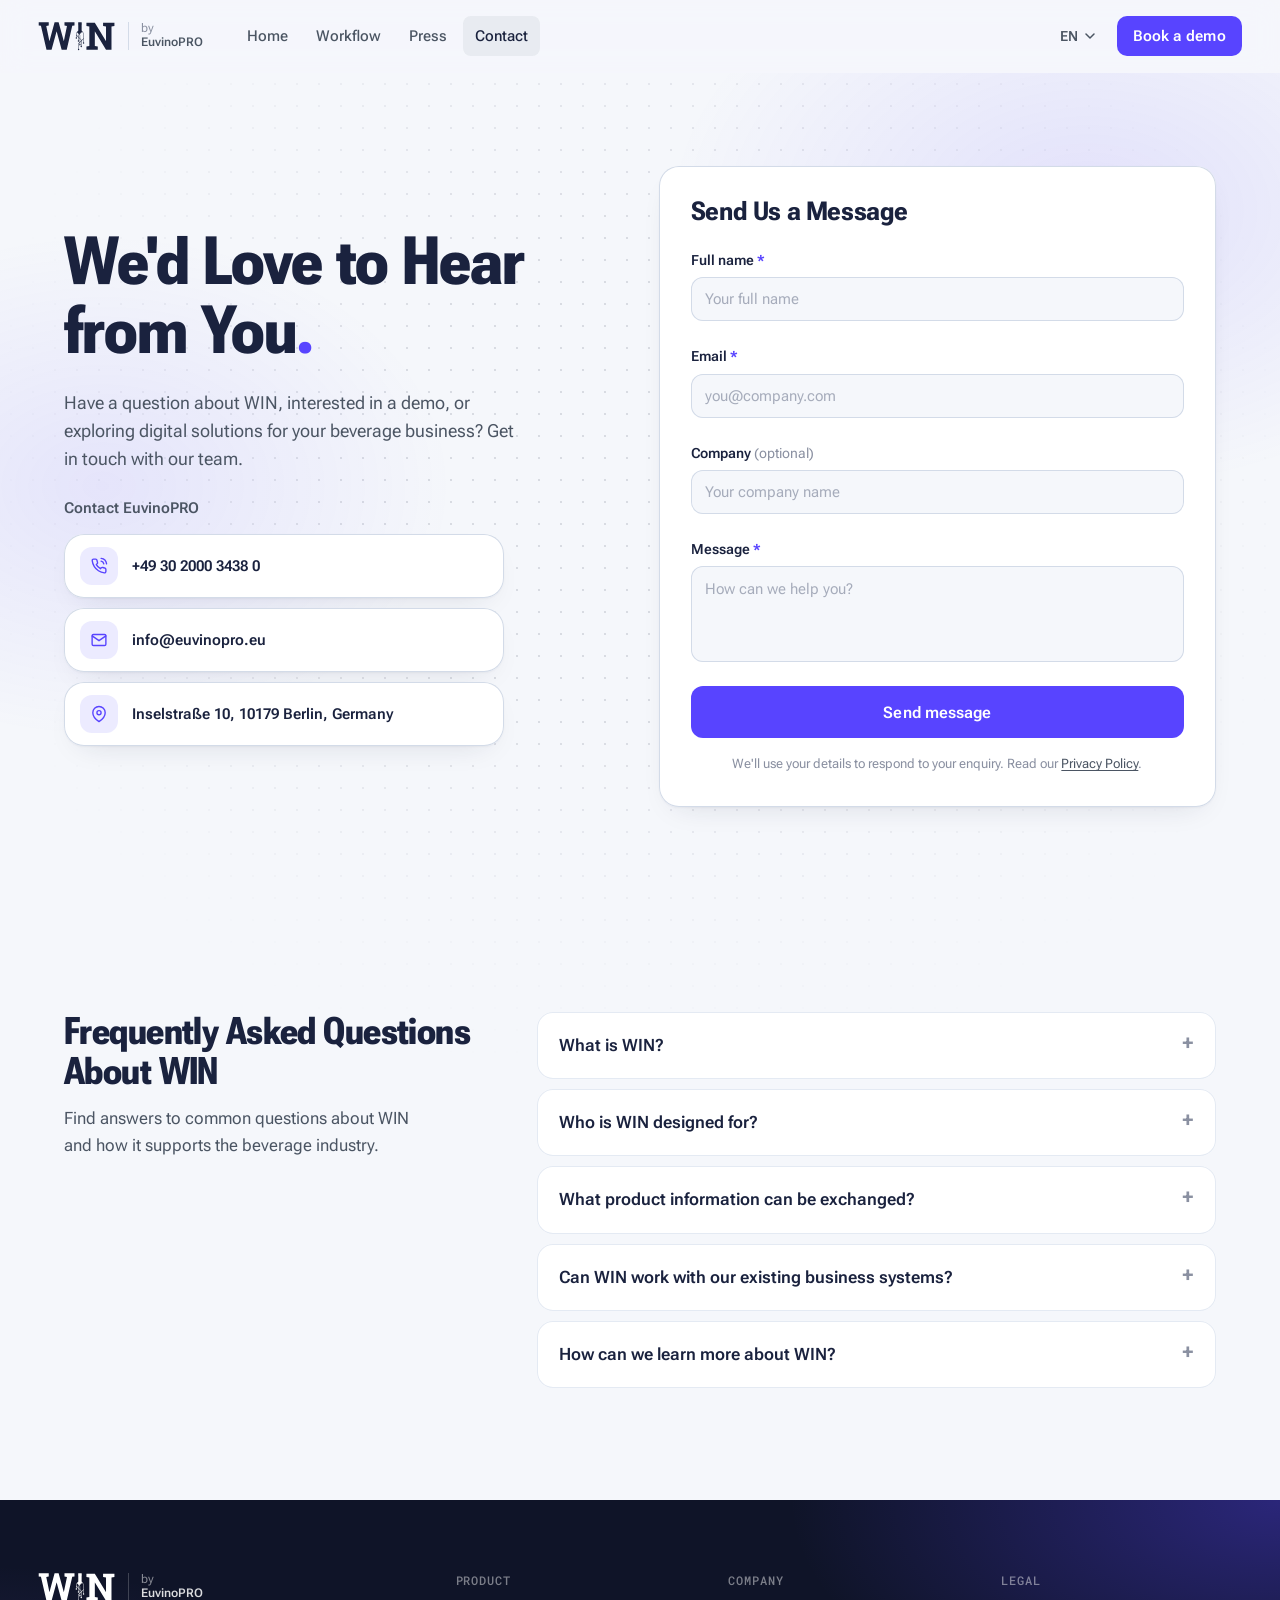
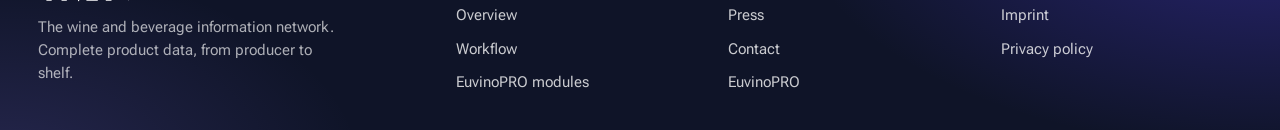
==== commit c1022904: "Contact cards: useanimations phone, mail and map-pin icons that play on hover Co-Authored-By: Claude" ====
--- a/contact.html
+++ b/contact.html
@@ -29,19 +29,19 @@
         <ul class="cx-cards">
           <li>
             <a class="cx-card" href="tel:+4930200034380" aria-label="Call +49 30 2000 3438 0">
-              <span class="cx-ico" aria-hidden="true"><svg viewBox="0 0 24 24"><path d="M22 16.9v3a2 2 0 01-2.2 2 19.8 19.8 0 01-8.6-3.1 19.5 19.5 0 01-6-6A19.8 19.8 0 012.1 4.2 2 2 0 014.1 2h3a2 2 0 012 1.7c.1.9.4 1.8.7 2.7a2 2 0 01-.5 2.1L8 9.8a16 16 0 006 6l1.3-1.3a2 2 0 012.1-.4c.9.3 1.8.6 2.7.7a2 2 0 011.7 2z"/></svg></span>
+              <span class="cx-ico" data-icon="phone-call" aria-hidden="true"><svg viewBox="0 0 24 24"><path d="M22 16.9v3a2 2 0 01-2.2 2 19.8 19.8 0 01-8.6-3.1 19.5 19.5 0 01-6-6A19.8 19.8 0 012.1 4.2 2 2 0 014.1 2h3a2 2 0 012 1.7c.1.9.4 1.8.7 2.7a2 2 0 01-.5 2.1L8 9.8a16 16 0 006 6l1.3-1.3a2 2 0 012.1-.4c.9.3 1.8.6 2.7.7a2 2 0 011.7 2z"/></svg></span>
               <span><b>+49 30 2000 3438 0</b></span>
             </a>
           </li>
           <li>
             <a class="cx-card" href="mailto:info@euvinopro.eu" aria-label="Email info@euvinopro.eu">
-              <span class="cx-ico" aria-hidden="true"><svg viewBox="0 0 24 24"><rect x="3" y="5" width="18" height="14" rx="2"/><path d="M3 7l9 6 9-6"/></svg></span>
+              <span class="cx-ico" data-icon="mail" aria-hidden="true"><svg viewBox="0 0 24 24"><rect x="3" y="5" width="18" height="14" rx="2"/><path d="M3 7l9 6 9-6"/></svg></span>
               <span><b>info@euvinopro.eu</b></span>
             </a>
           </li>
           <li>
             <a class="cx-card" href="https://www.google.com/maps/dir/?api=1&amp;destination=Inselstra%C3%9Fe+10%2C+10179+Berlin%2C+Germany" target="_blank" rel="noopener" aria-label="Get directions to Inselstraße 10, 10179 Berlin, Germany (opens in a new tab)">
-              <span class="cx-ico" aria-hidden="true"><svg viewBox="0 0 24 24"><path d="M12 21s-7-6.2-7-11.5A7 7 0 0112 2.5a7 7 0 017 7C19 14.8 12 21 12 21z"/><circle cx="12" cy="9.5" r="2.5"/></svg></span>
+              <span class="cx-ico" data-icon="map-pin" aria-hidden="true"><svg viewBox="0 0 24 24"><path d="M12 21s-7-6.2-7-11.5A7 7 0 0112 2.5a7 7 0 017 7C19 14.8 12 21 12 21z"/><circle cx="12" cy="9.5" r="2.5"/></svg></span>
               <span><b>Inselstraße 10, 10179 Berlin, Germany</b></span>
             </a>
           </li>
@@ -106,6 +106,7 @@
 </main>
 
 <script>WINi18n.start();</script>
+<script src="assets/vendor/lottie_light.min.js"></script>
 <script>
 (function () {
   var form = document.getElementById('contactForm');
@@ -148,5 +149,26 @@
   });
 })();
 </script>
+<script>
+/* Contact cards: the useanimations icon (phone-call, mail, map-pin) plays once while the card is hovered or focused.
+   The static SVG stays until the Lottie file has loaded; reduced motion keeps the first frame. */
+(function () {
+  if (!window.lottie) return;
+  var reduce = window.matchMedia('(prefers-reduced-motion: reduce)').matches;
+  document.querySelectorAll('.cx-card').forEach(function (card) {
+    var ico = card.querySelector('.cx-ico[data-icon]'); if (!ico) return;
+    var box = document.createElement('span'); box.className = 'cx-lot'; box.setAttribute('aria-hidden', 'true');
+    var anim = window.lottie.loadAnimation({ container: box, renderer: 'svg', loop: false, autoplay: false, path: 'assets/icons/' + ico.getAttribute('data-icon') + '.json' });
+    anim.addEventListener('DOMLoaded', function () {
+      anim.goToAndStop(0, true);
+      ico.appendChild(box); ico.classList.add('has-lottie');
+    });
+    if (reduce) return;
+    function play() { if (anim.isLoaded) anim.goToAndPlay(0, true); }
+    card.addEventListener('mouseenter', play);
+    card.addEventListener('focus', play);
+  });
+})();
+</script>
 </body>
 </html>
--- a/css/styles.css
+++ b/css/styles.css
@@ -2644,3 +2644,12 @@
   .cx-form-card .btn-block + .cx-privacy { margin-top: -4px; }
 }
 @media (max-width: 600px) { .cx-form-card { padding: 24px; } .cx-form-card form { gap: 20px; } }
+
+/* Contact card icons: useanimations (Lottie) icon replaces the static SVG once loaded, recoloured to the accent, plays on hover/focus */
+.cx-ico { position: relative; }
+.cx-ico .cx-lot { display: none; width: 22px; height: 22px; }
+.cx-ico.has-lottie > svg { display: none; }
+.cx-ico.has-lottie .cx-lot { display: block; }
+.cx-lot svg { width: 22px; height: 22px; display: block; }
+.cx-lot svg path, .cx-lot svg circle, .cx-lot svg line, .cx-lot svg polyline, .cx-lot svg rect { stroke: var(--violet) !important; }
+.cx-lot svg [fill]:not([fill="none"]) { fill: var(--violet) !important; }
